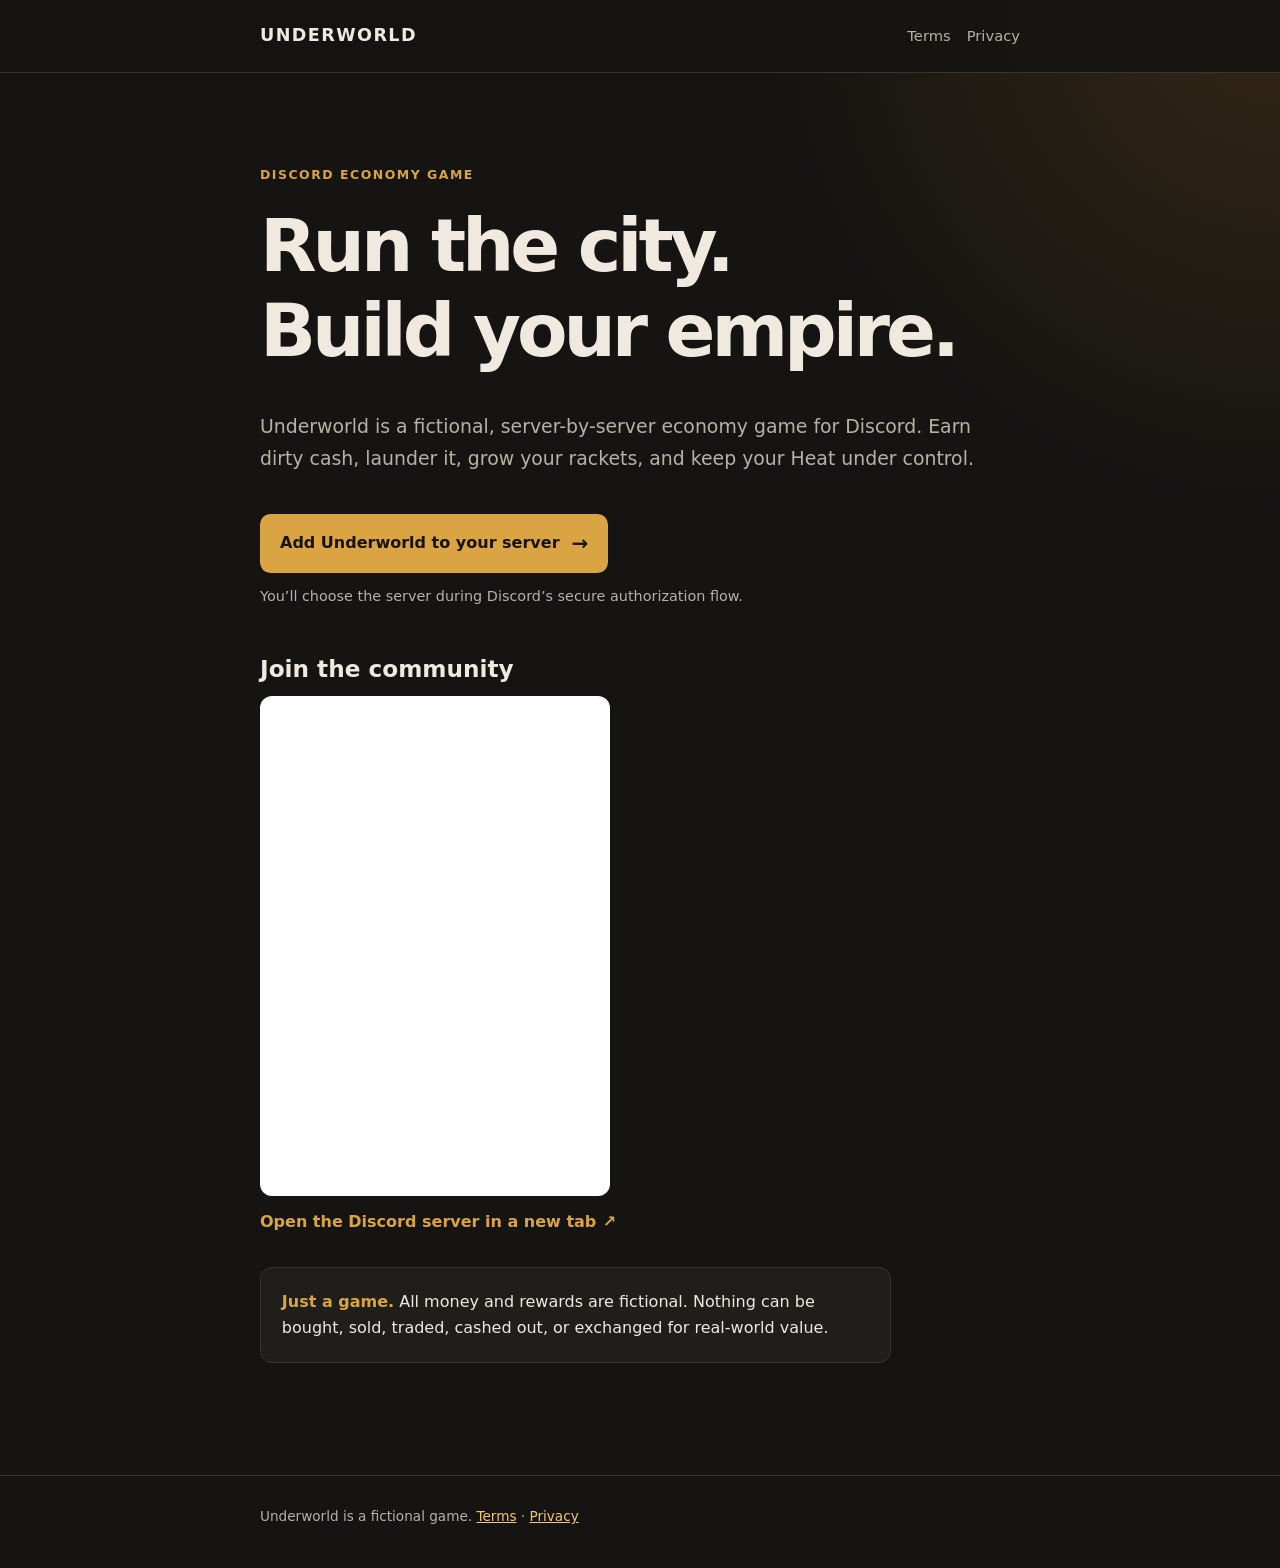
==== index.html @ a9065f3a "Add widget" ====
<!doctype html>
<html lang="en">
<head>
  <meta charset="utf-8">
  <meta name="viewport" content="width=device-width, initial-scale=1">
  <meta name="description" content="Add Underworld, the fictional Discord economy game, to your server.">
  <title>Add Underworld to Discord</title>
  <link rel="stylesheet" href="site.css">
  <!-- Privacy-friendly analytics by Plausible -->
  <script async src="https://plausible.io/js/pa-GyqHx0YMHl3Pdd7LSScGl.js"></script>
  <script>
    window.plausible=window.plausible||function(){(plausible.q=plausible.q||[]).push(arguments)},plausible.init=plausible.init||function(i){plausible.o=i||{}};
    plausible.init()
  </script>
</head>
<body>
  <header>
    <div class="shell topbar">
      <a class="brand" href="index.html">Underworld</a>
      <nav aria-label="Primary navigation">
        <a href="terms.html">Terms</a>
        <a href="privacy.html">Privacy</a>
      </nav>
    </div>
  </header>

  <main class="shell invite-page">
    <p class="eyebrow">Discord economy game</p>
    <h1>Run the city.<br>Build your empire.</h1>
    <p class="lede">Underworld is a fictional, server-by-server economy game for Discord. Earn dirty cash, launder it, grow your rackets, and keep your Heat under control.</p>
    <div class="invite-actions">
      <a class="invite-button plausible-event-name=Add+Bot+Click" href="https://discord.com/oauth2/authorize?client_id=1528008789599453214&amp;scope=bot%20applications.commands&amp;permissions=84992" target="_blank" rel="noopener noreferrer">Add Underworld to your server <span aria-hidden="true">→</span></a>
    </div>
    <p class="invite-note">You’ll choose the server during Discord’s secure authorization flow.</p>

    <section class="discord-widget-section" aria-labelledby="discord-widget-title">
      <h2 id="discord-widget-title">Join the community</h2>
      <iframe title="Underworld Discord server" src="https://discord.com/widget?id=1539761404016463912&amp;theme=dark" width="350" height="500" allowtransparency="true" frameborder="0" sandbox="allow-popups allow-popups-to-escape-sandbox allow-same-origin allow-scripts"></iframe>
      <a class="discord-widget-link plausible-event-name=Join+Discord+Server" href="/discord/" target="_blank" rel="noopener noreferrer">Open the Discord server in a new tab <span aria-hidden="true">↗</span></a>
    </section>

    <div class="promise invite-promise">
      <strong>Just a game.</strong> All money and rewards are fictional. Nothing can be bought, sold, traded, cashed out, or exchanged for real-world value.
    </div>
  </main>

  <footer>
    <div class="shell">Underworld is a fictional game. <a href="terms.html">Terms</a> · <a href="privacy.html">Privacy</a></div>
  </footer>
</body>
</html>
---- site.css ----
:root { color-scheme: dark; --ink:#efe9df; --muted:#b9b1a5; --paper:#151412; --panel:#201e1a; --line:#39342c; --gold:#d9a441; --max:760px; }
* { box-sizing:border-box; }
html { background:var(--paper); }
body { margin:0; background:radial-gradient(circle at top right,#342716 0,transparent 32rem),var(--paper); color:var(--ink); font:16px/1.65 Inter,ui-sans-serif,system-ui,-apple-system,"Segoe UI",sans-serif; }
a { color:#f4c86e; } a:hover { color:#ffe0a0; }
.shell { width:min(calc(100% - 2rem),var(--max)); margin:auto; }
header { background:rgb(21 20 18 / 88%); border-bottom:1px solid var(--line); }
.topbar { min-height:4.5rem; display:flex; align-items:center; justify-content:space-between; gap:1rem; }
.brand { color:var(--ink); font-size:1.1rem; font-weight:800; letter-spacing:.08em; text-decoration:none; text-transform:uppercase; }
nav { display:flex; gap:1rem; } nav a { color:var(--muted); font-size:.92rem; text-decoration:none; } nav a:hover,nav a[aria-current="page"] { color:var(--gold); }
main { padding:4.5rem 0; } h1,h2 { line-height:1.15; } h1 { font-size:clamp(2.25rem,8vw,4.6rem); letter-spacing:-.055em; margin:.35rem 0 1.2rem; } h2 { font-size:1.45rem; margin:3rem 0 .75rem; }
.eyebrow { color:var(--gold); font-size:.78rem; font-weight:800; letter-spacing:.12em; text-transform:uppercase; }.lede { color:var(--muted); font-size:1.18rem; max-width:62ch; }
.invite-page { min-height:calc(100vh - 10.2rem); display:flex; flex-direction:column; justify-content:center; padding:5rem 0; }.invite-actions { display:flex; flex-wrap:wrap; gap:.75rem; margin:1.35rem 0 0; }.invite-button { align-items:center; border-radius:.65rem; display:inline-flex; font-weight:900; gap:.75rem; justify-content:center; max-width:max-content; padding:1rem 1.25rem; text-decoration:none; transition:background .15s ease,transform .15s ease; }.invite-button { background:var(--gold); color:#17120a; }.invite-button:hover { background:#f4c86e; color:#17120a; transform:translateY(-2px); }.invite-button span { font-size:1.25rem; line-height:1; }.invite-note { color:var(--muted); font-size:.9rem; margin:.75rem 0 0; }.discord-widget-section { margin:3rem 0 0; }.discord-widget-section h2 { margin:0 0 .8rem; }.discord-widget-section iframe { border:0; border-radius:.75rem; display:block; max-width:100%; }.discord-widget-link { color:var(--gold); display:inline-flex; font-weight:800; gap:.4rem; margin-top:.8rem; text-decoration:none; }.discord-widget-link:hover { text-decoration:underline; }.invite-promise { margin:3rem 0 0; max-width:62ch; }
.grid { display:grid; gap:1rem; grid-template-columns:repeat(2,minmax(0,1fr)); margin:2.5rem 0; }.card,.promise { background:var(--panel); border:1px solid var(--line); border-radius:.75rem; padding:1.3rem; }.card h2 { margin:0 0 .45rem; }.card p { color:var(--muted); margin:0 0 1rem; }.card a { font-weight:700; text-decoration:none; }
.promise { margin:2rem 0; }.promise strong { color:var(--gold); }.notice { background:rgb(217 164 65 / 7%); border-left:3px solid var(--gold); color:var(--muted); margin:2rem 0; padding:.8rem 1rem; }
ul { padding-left:1.25rem; } li+li { margin-top:.45rem; } table { border-collapse:collapse; margin:1.25rem 0; width:100%; } th,td { border-bottom:1px solid var(--line); padding:.7rem; text-align:left; vertical-align:top; } th { color:var(--muted); font-size:.85rem; } code { background:#2c2924; border-radius:.3rem; color:#ffe0a0; padding:.12rem .32rem; }
footer { border-top:1px solid var(--line); color:var(--muted); font-size:.85rem; padding:1.8rem 0 2.5rem; } @media(max-width:520px){.grid{grid-template-columns:1fr}.topbar{align-items:flex-start;flex-direction:column;gap:.65rem;padding:1rem 0}main{padding:3rem 0}}
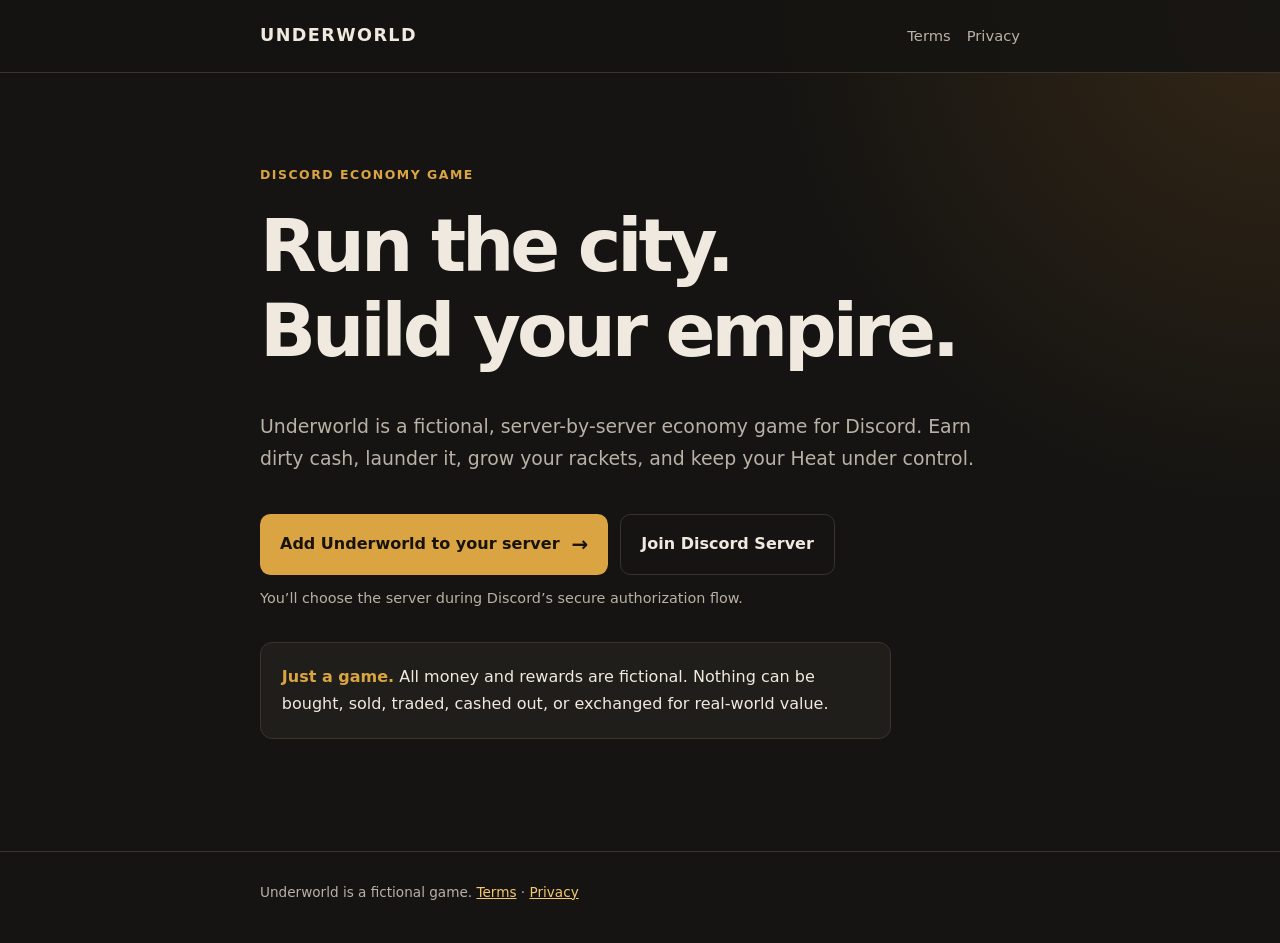
==== commit d3b4f469: "Revert "Add widget" This reverts commit a9065f3a3adcfa1526420ba583e393d8dede41fb." ====
--- a/index.html
+++ b/index.html
@@ -30,14 +30,9 @@
     <p class="lede">Underworld is a fictional, server-by-server economy game for Discord. Earn dirty cash, launder it, grow your rackets, and keep your Heat under control.</p>
     <div class="invite-actions">
       <a class="invite-button plausible-event-name=Add+Bot+Click" href="https://discord.com/oauth2/authorize?client_id=1528008789599453214&amp;scope=bot%20applications.commands&amp;permissions=84992" target="_blank" rel="noopener noreferrer">Add Underworld to your server <span aria-hidden="true">→</span></a>
+      <a class="discord-button plausible-event-name=Join+Discord+Server" href="/discord/" target="_blank" rel="noopener noreferrer">Join Discord Server</a>
     </div>
     <p class="invite-note">You’ll choose the server during Discord’s secure authorization flow.</p>
-
-    <section class="discord-widget-section" aria-labelledby="discord-widget-title">
-      <h2 id="discord-widget-title">Join the community</h2>
-      <iframe title="Underworld Discord server" src="https://discord.com/widget?id=1539761404016463912&amp;theme=dark" width="350" height="500" allowtransparency="true" frameborder="0" sandbox="allow-popups allow-popups-to-escape-sandbox allow-same-origin allow-scripts"></iframe>
-      <a class="discord-widget-link plausible-event-name=Join+Discord+Server" href="/discord/" target="_blank" rel="noopener noreferrer">Open the Discord server in a new tab <span aria-hidden="true">↗</span></a>
-    </section>
 
     <div class="promise invite-promise">
       <strong>Just a game.</strong> All money and rewards are fictional. Nothing can be bought, sold, traded, cashed out, or exchanged for real-world value.
--- a/site.css
+++ b/site.css
@@ -10,7 +10,7 @@
 nav { display:flex; gap:1rem; } nav a { color:var(--muted); font-size:.92rem; text-decoration:none; } nav a:hover,nav a[aria-current="page"] { color:var(--gold); }
 main { padding:4.5rem 0; } h1,h2 { line-height:1.15; } h1 { font-size:clamp(2.25rem,8vw,4.6rem); letter-spacing:-.055em; margin:.35rem 0 1.2rem; } h2 { font-size:1.45rem; margin:3rem 0 .75rem; }
 .eyebrow { color:var(--gold); font-size:.78rem; font-weight:800; letter-spacing:.12em; text-transform:uppercase; }.lede { color:var(--muted); font-size:1.18rem; max-width:62ch; }
-.invite-page { min-height:calc(100vh - 10.2rem); display:flex; flex-direction:column; justify-content:center; padding:5rem 0; }.invite-actions { display:flex; flex-wrap:wrap; gap:.75rem; margin:1.35rem 0 0; }.invite-button { align-items:center; border-radius:.65rem; display:inline-flex; font-weight:900; gap:.75rem; justify-content:center; max-width:max-content; padding:1rem 1.25rem; text-decoration:none; transition:background .15s ease,transform .15s ease; }.invite-button { background:var(--gold); color:#17120a; }.invite-button:hover { background:#f4c86e; color:#17120a; transform:translateY(-2px); }.invite-button span { font-size:1.25rem; line-height:1; }.invite-note { color:var(--muted); font-size:.9rem; margin:.75rem 0 0; }.discord-widget-section { margin:3rem 0 0; }.discord-widget-section h2 { margin:0 0 .8rem; }.discord-widget-section iframe { border:0; border-radius:.75rem; display:block; max-width:100%; }.discord-widget-link { color:var(--gold); display:inline-flex; font-weight:800; gap:.4rem; margin-top:.8rem; text-decoration:none; }.discord-widget-link:hover { text-decoration:underline; }.invite-promise { margin:3rem 0 0; max-width:62ch; }
+.invite-page { min-height:calc(100vh - 10.2rem); display:flex; flex-direction:column; justify-content:center; padding:5rem 0; }.invite-actions { display:flex; flex-wrap:wrap; gap:.75rem; margin:1.35rem 0 0; }.invite-button,.discord-button { align-items:center; border-radius:.65rem; display:inline-flex; font-weight:900; gap:.75rem; justify-content:center; max-width:max-content; padding:1rem 1.25rem; text-decoration:none; transition:background .15s ease,transform .15s ease; }.invite-button { background:var(--gold); color:#17120a; }.invite-button:hover { background:#f4c86e; color:#17120a; transform:translateY(-2px); }.discord-button { border:1px solid var(--line); color:var(--ink); }.discord-button:hover { background:var(--panel); color:var(--ink); transform:translateY(-2px); }.invite-button span { font-size:1.25rem; line-height:1; }.invite-note { color:var(--muted); font-size:.9rem; margin:.75rem 0 0; }.invite-promise { margin:3rem 0 0; max-width:62ch; }
 .grid { display:grid; gap:1rem; grid-template-columns:repeat(2,minmax(0,1fr)); margin:2.5rem 0; }.card,.promise { background:var(--panel); border:1px solid var(--line); border-radius:.75rem; padding:1.3rem; }.card h2 { margin:0 0 .45rem; }.card p { color:var(--muted); margin:0 0 1rem; }.card a { font-weight:700; text-decoration:none; }
 .promise { margin:2rem 0; }.promise strong { color:var(--gold); }.notice { background:rgb(217 164 65 / 7%); border-left:3px solid var(--gold); color:var(--muted); margin:2rem 0; padding:.8rem 1rem; }
 ul { padding-left:1.25rem; } li+li { margin-top:.45rem; } table { border-collapse:collapse; margin:1.25rem 0; width:100%; } th,td { border-bottom:1px solid var(--line); padding:.7rem; text-align:left; vertical-align:top; } th { color:var(--muted); font-size:.85rem; } code { background:#2c2924; border-radius:.3rem; color:#ffe0a0; padding:.12rem .32rem; }
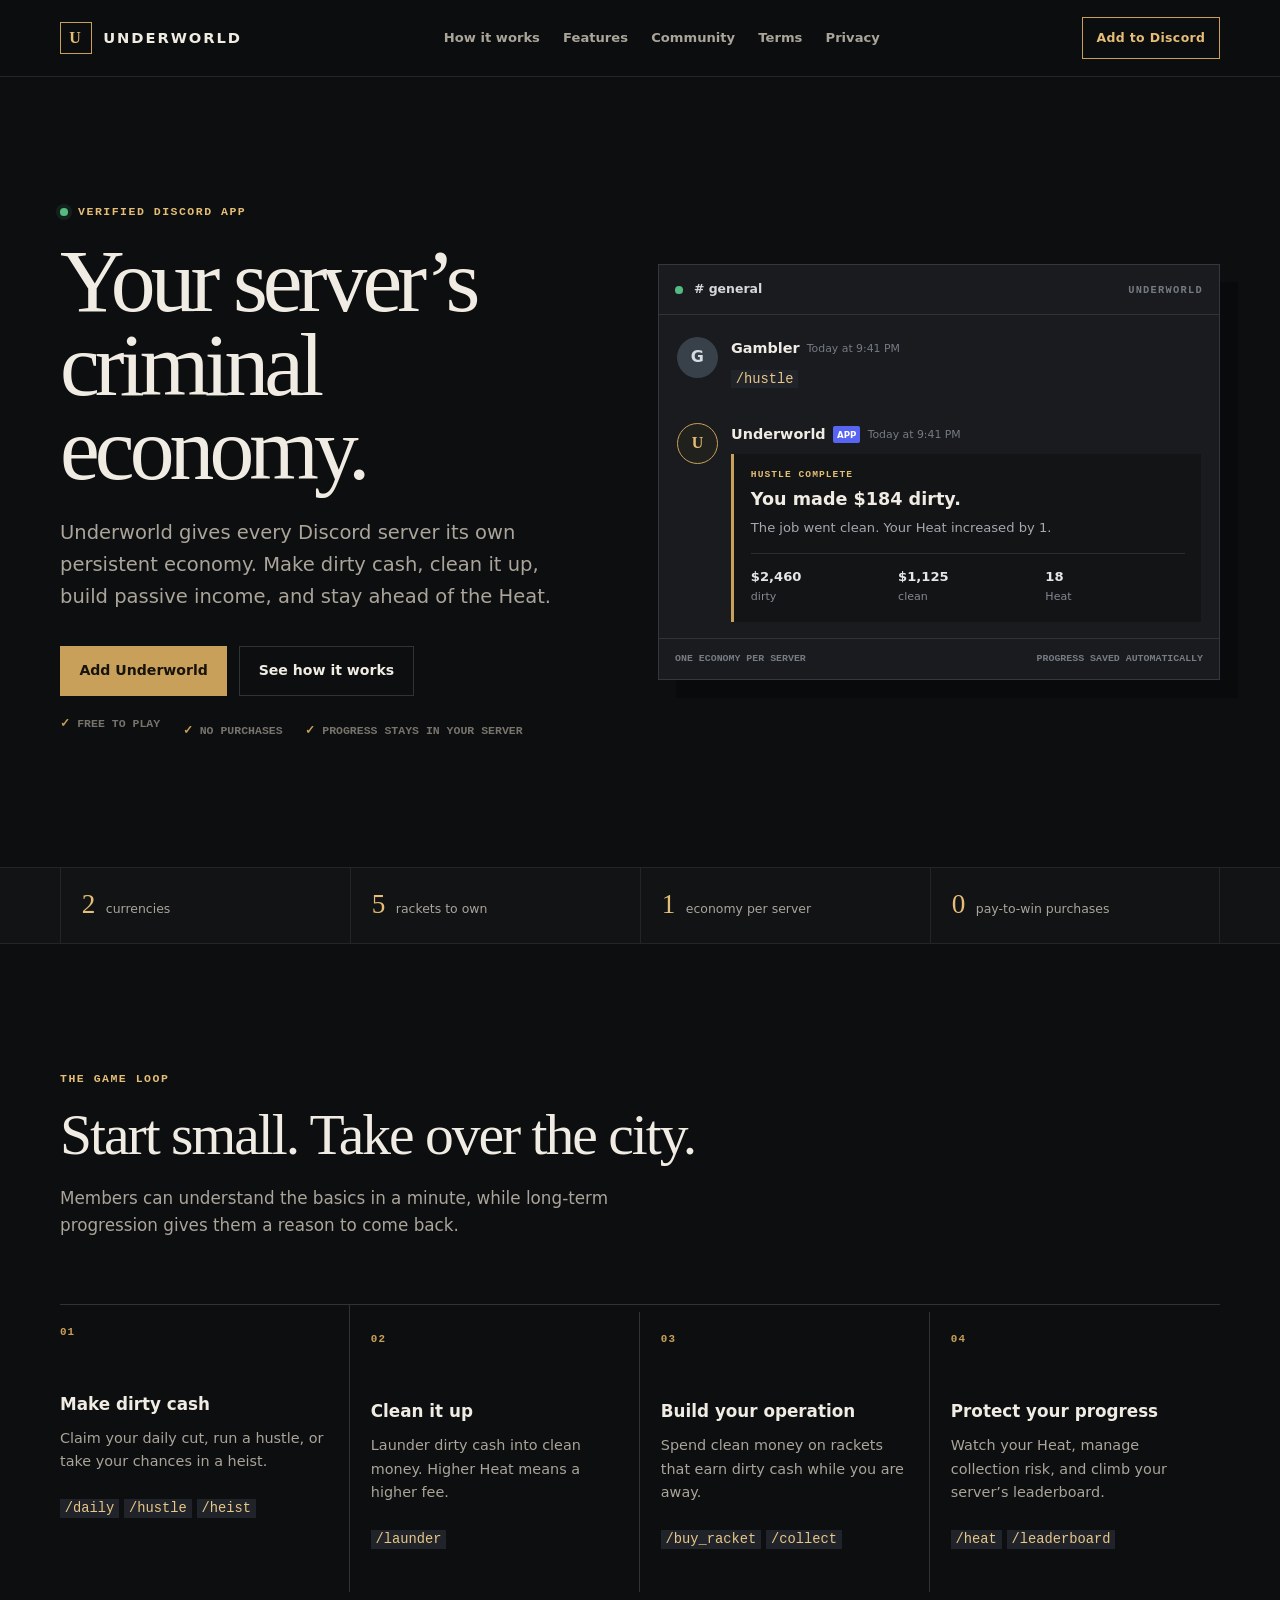
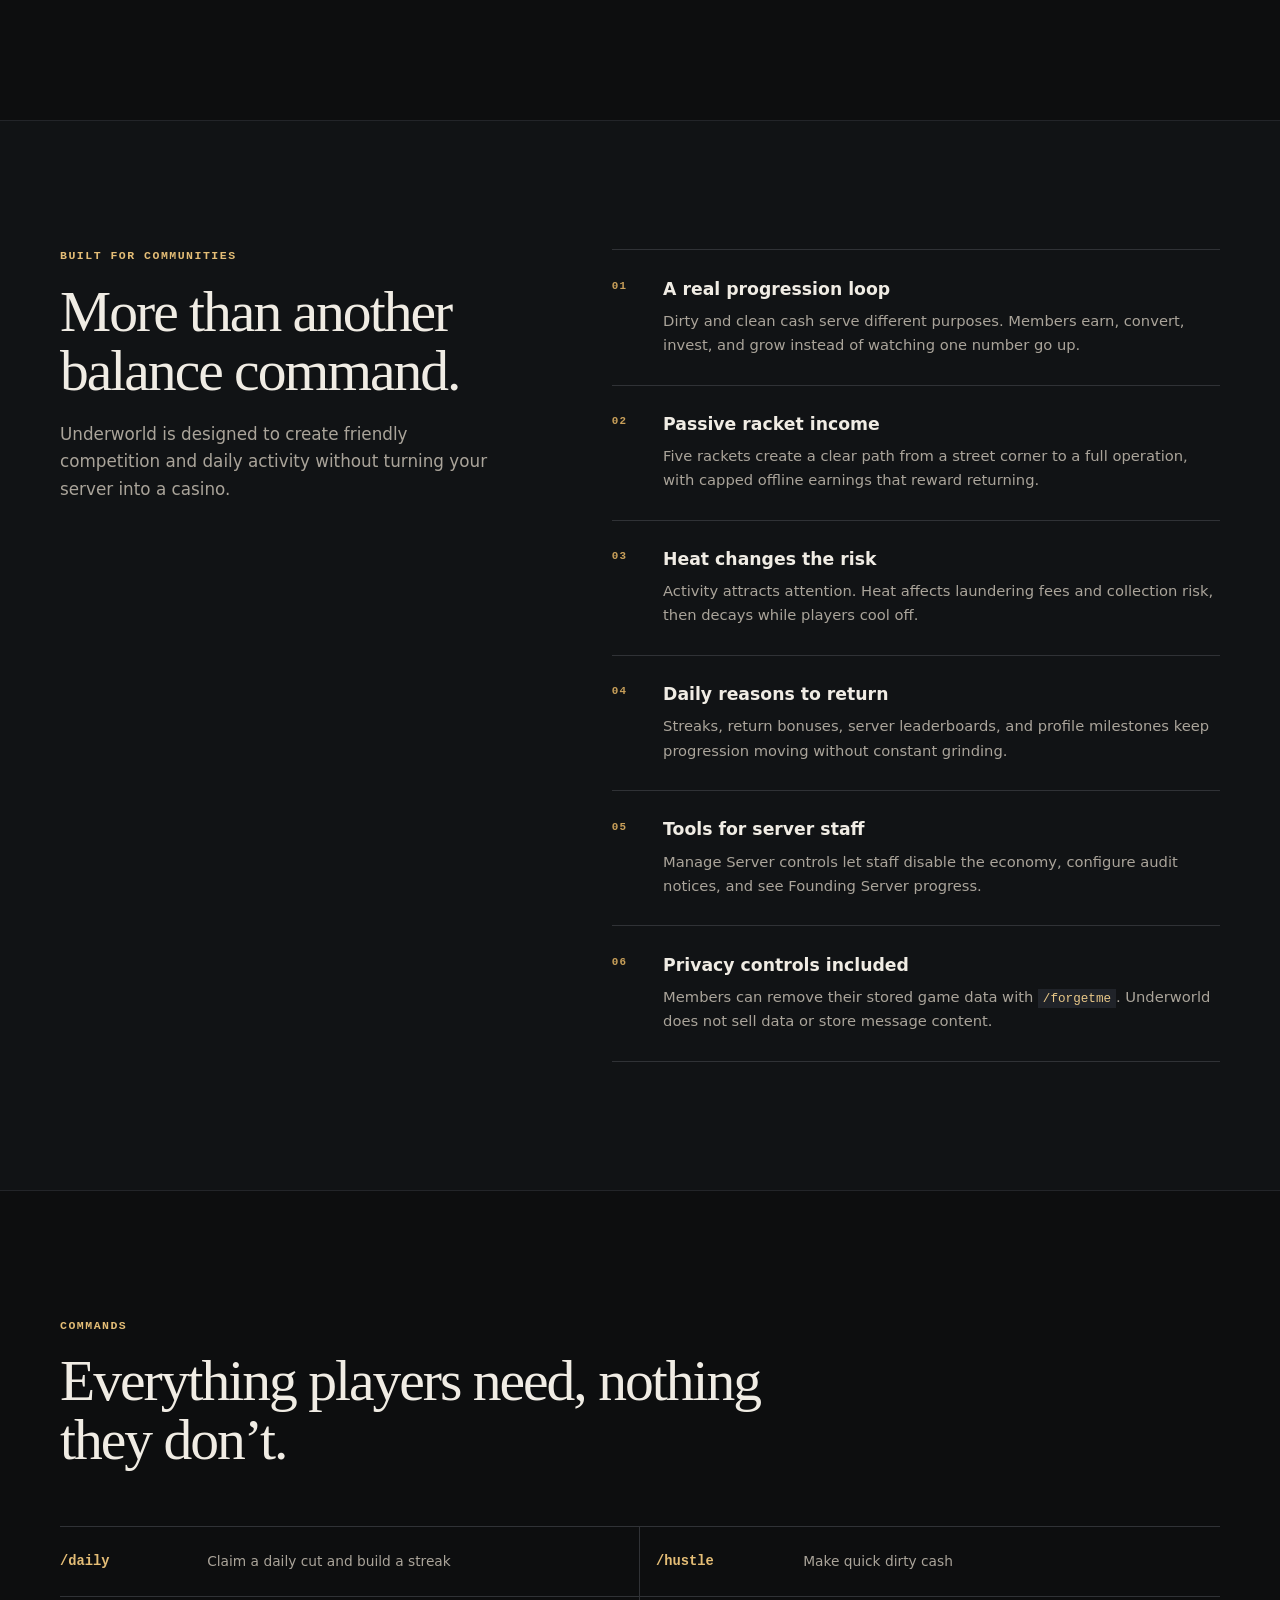
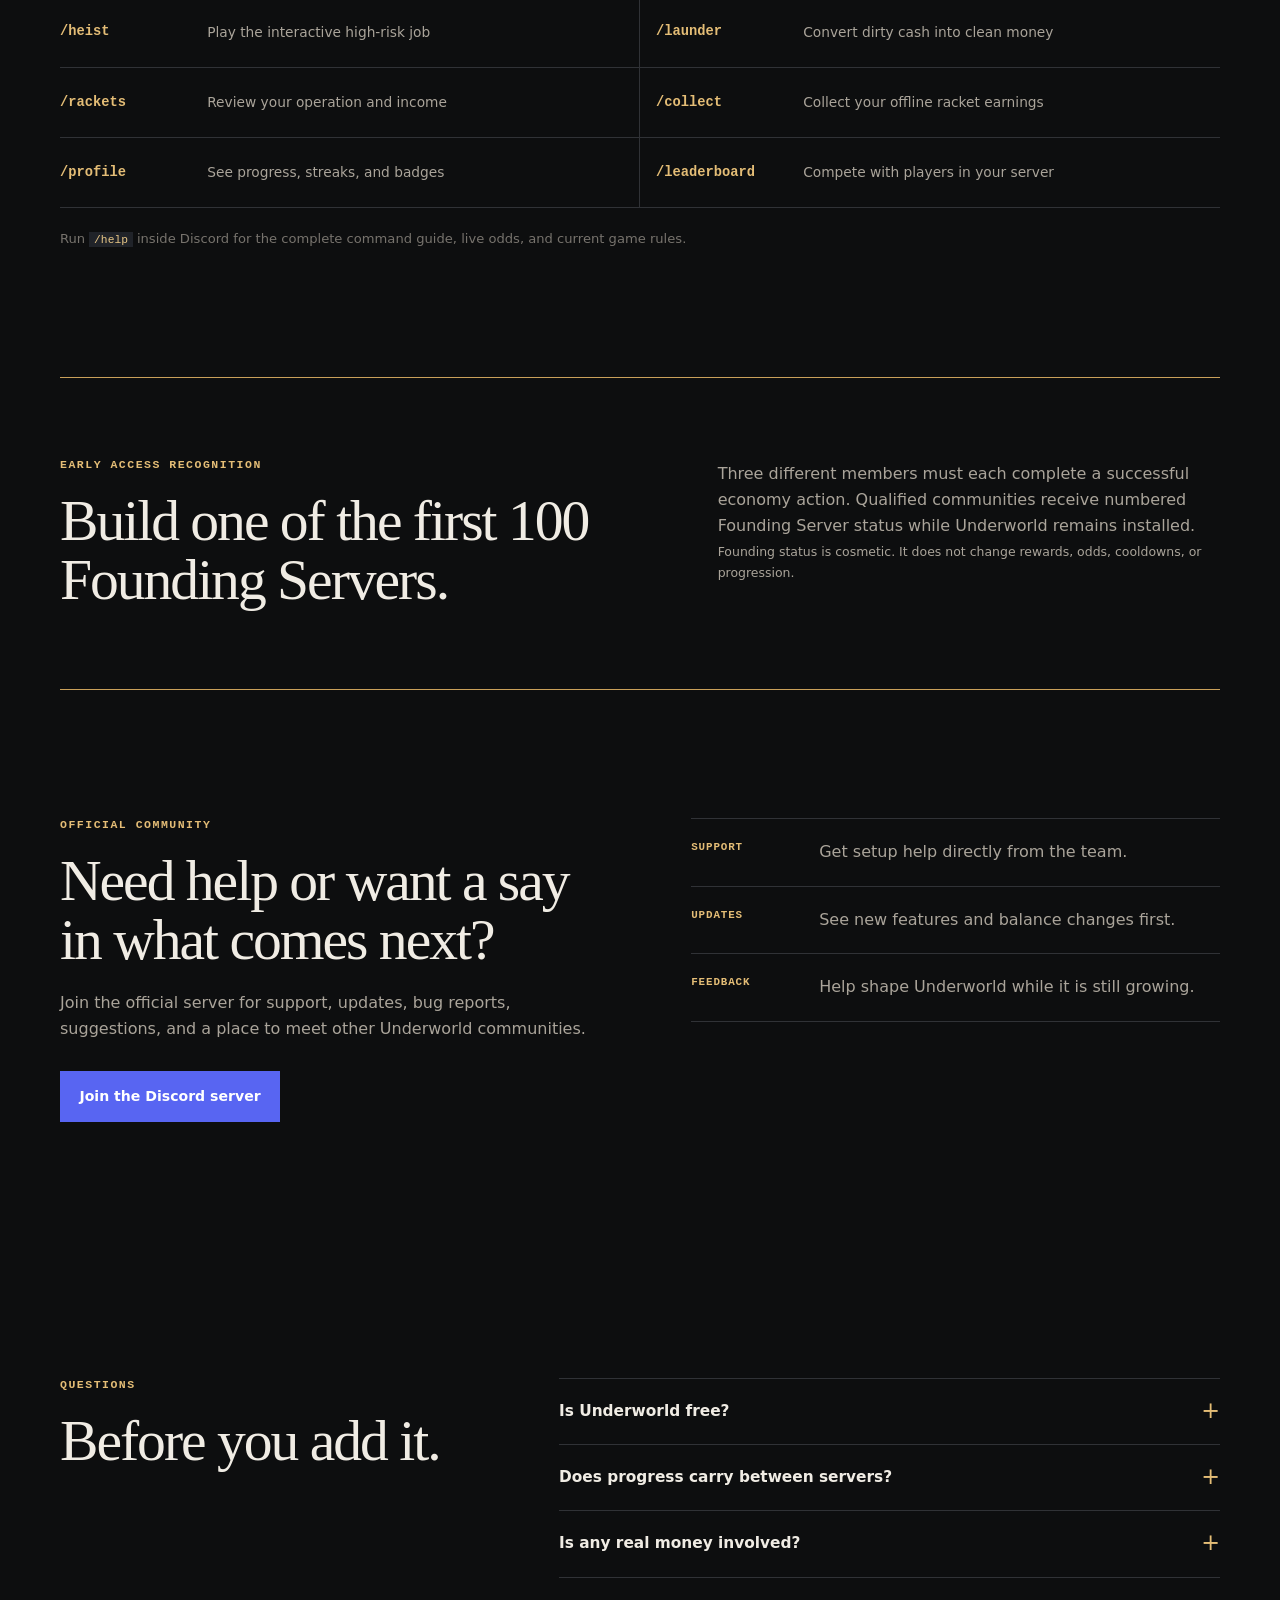
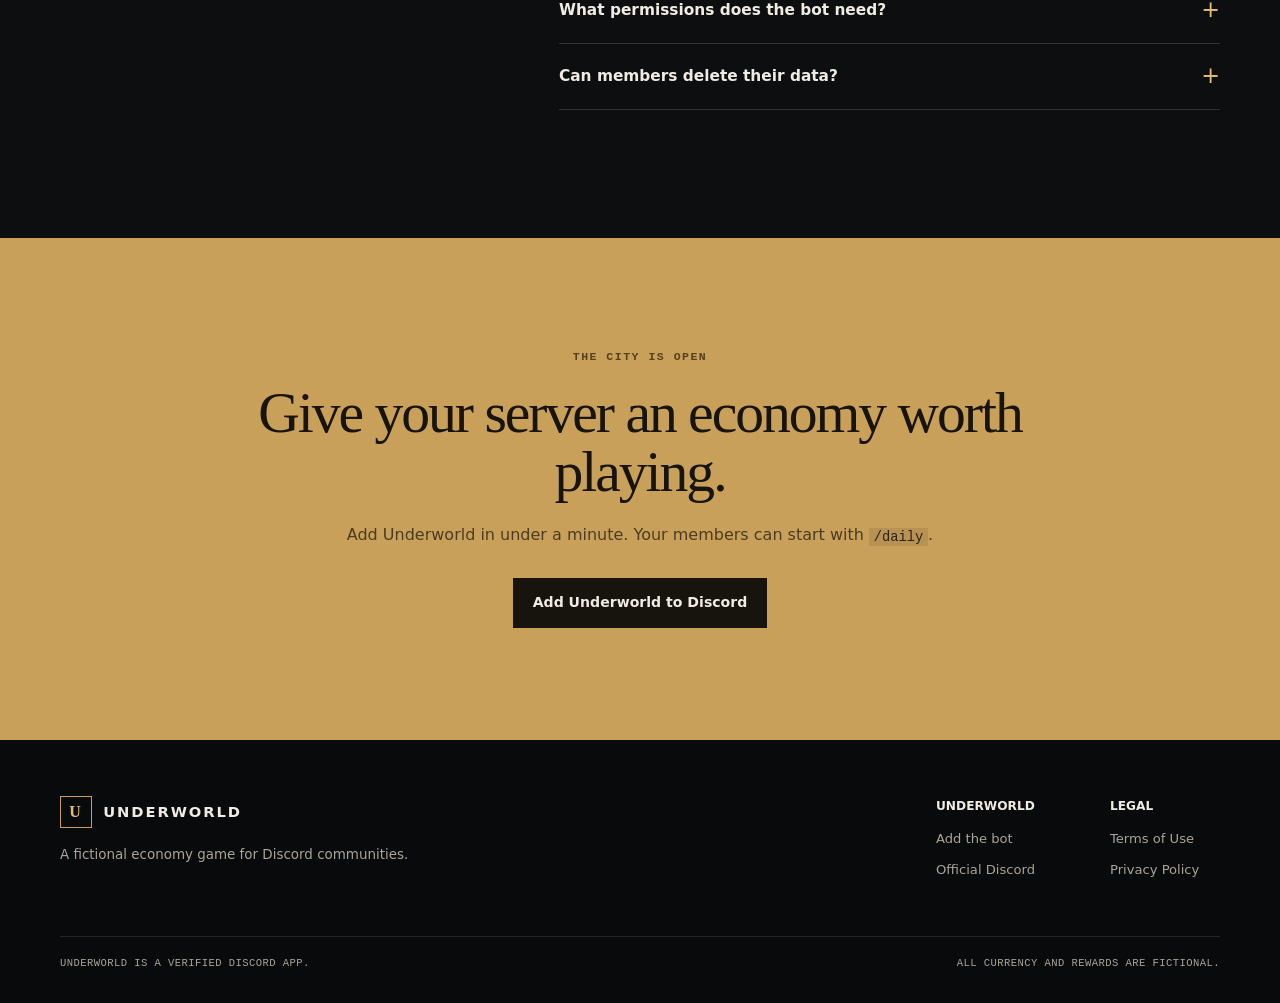
==== commit 2ace47a4: "Redesign Underworld website" ====
--- a/index.html
+++ b/index.html
@@ -3,44 +3,236 @@
 <head>
   <meta charset="utf-8">
   <meta name="viewport" content="width=device-width, initial-scale=1">
-  <meta name="description" content="Add Underworld, the fictional Discord economy game, to your server.">
-  <title>Add Underworld to Discord</title>
+  <meta name="description" content="Add Underworld, the verified fictional economy game for Discord servers.">
+  <meta name="theme-color" content="#0d0e0f">
+  <meta property="og:type" content="website">
+  <meta property="og:site_name" content="Underworld">
+  <meta property="og:title" content="Underworld | A criminal economy for your Discord server">
+  <meta property="og:description" content="Earn dirty cash, launder it, build rackets, and keep your Heat under control.">
+  <meta property="og:url" content="https://joinunderworld.com/">
+  <meta property="og:image" content="https://joinunderworld.com/og.png">
+  <meta property="og:image:alt" content="Underworld, a criminal economy for your Discord server">
+  <meta name="twitter:card" content="summary_large_image">
+  <meta name="twitter:title" content="Underworld | A criminal economy for your Discord server">
+  <meta name="twitter:description" content="Earn dirty cash, launder it, build rackets, and keep your Heat under control.">
+  <meta name="twitter:image" content="https://joinunderworld.com/og.png">
+  <link rel="canonical" href="https://joinunderworld.com/">
+  <link rel="icon" href="/favicon.svg" type="image/svg+xml">
+  <title>Underworld | Discord Economy Bot</title>
   <link rel="stylesheet" href="site.css">
   <!-- Privacy-friendly analytics by Plausible -->
   <script async src="https://plausible.io/js/pa-GyqHx0YMHl3Pdd7LSScGl.js"></script>
   <script>
-    window.plausible=window.plausible||function(){(plausible.q=plausible.q||[]).push(arguments)},plausible.init=plausible.init||function(i){plausible.o=i||{}};
-    plausible.init()
+    window.plausible = window.plausible || function () {
+      (window.plausible.q = window.plausible.q || []).push(arguments);
+    };
+    window.plausible.init();
   </script>
 </head>
 <body>
-  <header>
+  <a class="skip-link" href="#main">Skip to content</a>
+
+  <header class="site-header">
     <div class="shell topbar">
-      <a class="brand" href="index.html">Underworld</a>
+      <a class="brand" href="/" aria-label="Underworld home">
+        <span class="brand-mark" aria-hidden="true">U</span>
+        <span>Underworld</span>
+      </a>
       <nav aria-label="Primary navigation">
+        <a href="#how-it-works">How it works</a>
+        <a href="#features">Features</a>
+        <a class="plausible-event-name=Join+Discord+Server" href="/discord/" target="_blank" rel="noopener noreferrer">Community</a>
         <a href="terms.html">Terms</a>
         <a href="privacy.html">Privacy</a>
       </nav>
+      <a class="header-cta plausible-event-name=Add+Bot+Click" href="/invite/" target="_blank" rel="noopener noreferrer">Add to Discord</a>
     </div>
   </header>
 
-  <main class="shell invite-page">
-    <p class="eyebrow">Discord economy game</p>
-    <h1>Run the city.<br>Build your empire.</h1>
-    <p class="lede">Underworld is a fictional, server-by-server economy game for Discord. Earn dirty cash, launder it, grow your rackets, and keep your Heat under control.</p>
-    <div class="invite-actions">
-      <a class="invite-button plausible-event-name=Add+Bot+Click" href="https://discord.com/oauth2/authorize?client_id=1528008789599453214&amp;scope=bot%20applications.commands&amp;permissions=84992" target="_blank" rel="noopener noreferrer">Add Underworld to your server <span aria-hidden="true">→</span></a>
-      <a class="discord-button plausible-event-name=Join+Discord+Server" href="/discord/" target="_blank" rel="noopener noreferrer">Join Discord Server</a>
+  <main id="main">
+    <section class="hero shell">
+      <div class="hero-copy">
+        <p class="verified-label"><span aria-hidden="true"></span> Verified Discord app</p>
+        <h1>Your server’s<br>criminal economy.</h1>
+        <p class="lede">Underworld gives every Discord server its own persistent economy. Make dirty cash, clean it up, build passive income, and stay ahead of the Heat.</p>
+        <div class="hero-actions">
+          <a class="button button-primary plausible-event-name=Add+Bot+Click" href="/invite/" target="_blank" rel="noopener noreferrer">Add Underworld</a>
+          <a class="button button-quiet" href="#how-it-works">See how it works</a>
+        </div>
+        <ul class="trust-list" aria-label="Key assurances">
+          <li>Free to play</li>
+          <li>No purchases</li>
+          <li>Progress stays in your server</li>
+        </ul>
+      </div>
+
+      <div class="product-preview" aria-label="Example Underworld command response">
+        <div class="preview-bar">
+          <span class="preview-status"></span>
+          <span># general</span>
+          <span class="preview-app">UNDERWORLD</span>
+        </div>
+        <div class="discord-message user-message">
+          <div class="avatar avatar-user" aria-hidden="true">G</div>
+          <div>
+            <div class="message-meta"><strong>Gambler</strong><span>Today at 9:41 PM</span></div>
+            <code>/hustle</code>
+          </div>
+        </div>
+        <div class="discord-message bot-message">
+          <div class="avatar avatar-bot" aria-hidden="true">U</div>
+          <div class="message-body">
+            <div class="message-meta"><strong>Underworld</strong><small>APP</small><span>Today at 9:41 PM</span></div>
+            <div class="game-response">
+              <p class="response-kicker">HUSTLE COMPLETE</p>
+              <h2>You made $184 dirty.</h2>
+              <p>The job went clean. Your Heat increased by 1.</p>
+              <div class="balance-row">
+                <span><b>$2,460</b> dirty</span>
+                <span><b>$1,125</b> clean</span>
+                <span><b>18</b> Heat</span>
+              </div>
+            </div>
+          </div>
+        </div>
+        <div class="preview-foot">
+          <span>One economy per server</span>
+          <span>Progress saved automatically</span>
+        </div>
+      </div>
+    </section>
+
+    <section class="fact-strip" aria-label="Underworld at a glance">
+      <div class="shell facts">
+        <div><strong>2</strong><span>currencies</span></div>
+        <div><strong>5</strong><span>rackets to own</span></div>
+        <div><strong>1</strong><span>economy per server</span></div>
+        <div><strong>0</strong><span>pay-to-win purchases</span></div>
+      </div>
+    </section>
+
+    <section class="section shell" id="how-it-works">
+      <div class="section-heading">
+        <p class="eyebrow">The game loop</p>
+        <h2>Start small. Take over the city.</h2>
+        <p>Members can understand the basics in a minute, while long-term progression gives them a reason to come back.</p>
+      </div>
+      <ol class="steps">
+        <li>
+          <span class="step-number">01</span>
+          <h3>Make dirty cash</h3>
+          <p>Claim your daily cut, run a hustle, or take your chances in a heist.</p>
+          <code>/daily</code> <code>/hustle</code> <code>/heist</code>
+        </li>
+        <li>
+          <span class="step-number">02</span>
+          <h3>Clean it up</h3>
+          <p>Launder dirty cash into clean money. Higher Heat means a higher fee.</p>
+          <code>/launder</code>
+        </li>
+        <li>
+          <span class="step-number">03</span>
+          <h3>Build your operation</h3>
+          <p>Spend clean money on rackets that earn dirty cash while you are away.</p>
+          <code>/buy_racket</code> <code>/collect</code>
+        </li>
+        <li>
+          <span class="step-number">04</span>
+          <h3>Protect your progress</h3>
+          <p>Watch your Heat, manage collection risk, and climb your server’s leaderboard.</p>
+          <code>/heat</code> <code>/leaderboard</code>
+        </li>
+      </ol>
+    </section>
+
+    <section class="section section-dark" id="features">
+      <div class="shell feature-layout">
+        <div class="section-heading sticky-heading">
+          <p class="eyebrow">Built for communities</p>
+          <h2>More than another balance command.</h2>
+          <p>Underworld is designed to create friendly competition and daily activity without turning your server into a casino.</p>
+        </div>
+        <div class="feature-list">
+          <article><span>01</span><div><h3>A real progression loop</h3><p>Dirty and clean cash serve different purposes. Members earn, convert, invest, and grow instead of watching one number go up.</p></div></article>
+          <article><span>02</span><div><h3>Passive racket income</h3><p>Five rackets create a clear path from a street corner to a full operation, with capped offline earnings that reward returning.</p></div></article>
+          <article><span>03</span><div><h3>Heat changes the risk</h3><p>Activity attracts attention. Heat affects laundering fees and collection risk, then decays while players cool off.</p></div></article>
+          <article><span>04</span><div><h3>Daily reasons to return</h3><p>Streaks, return bonuses, server leaderboards, and profile milestones keep progression moving without constant grinding.</p></div></article>
+          <article><span>05</span><div><h3>Tools for server staff</h3><p>Manage Server controls let staff disable the economy, configure audit notices, and see Founding Server progress.</p></div></article>
+          <article><span>06</span><div><h3>Privacy controls included</h3><p>Members can remove their stored game data with <code>/forgetme</code>. Underworld does not sell data or store message content.</p></div></article>
+        </div>
+      </div>
+    </section>
+
+    <section class="section shell command-section">
+      <div class="section-heading">
+        <p class="eyebrow">Commands</p>
+        <h2>Everything players need, nothing they don’t.</h2>
+      </div>
+      <div class="command-grid" aria-label="Underworld command list">
+        <div><code>/daily</code><span>Claim a daily cut and build a streak</span></div>
+        <div><code>/hustle</code><span>Make quick dirty cash</span></div>
+        <div><code>/heist</code><span>Play the interactive high-risk job</span></div>
+        <div><code>/launder</code><span>Convert dirty cash into clean money</span></div>
+        <div><code>/rackets</code><span>Review your operation and income</span></div>
+        <div><code>/collect</code><span>Collect your offline racket earnings</span></div>
+        <div><code>/profile</code><span>See progress, streaks, and badges</span></div>
+        <div><code>/leaderboard</code><span>Compete with players in your server</span></div>
+      </div>
+      <p class="command-note">Run <code>/help</code> inside Discord for the complete command guide, live odds, and current game rules.</p>
+    </section>
+
+    <section class="section shell founder-callout">
+      <div><p class="eyebrow">Early access recognition</p><h2>Build one of the first 100 Founding Servers.</h2></div>
+      <div><p>Three different members must each complete a successful economy action. Qualified communities receive numbered Founding Server status while Underworld remains installed.</p><p class="fine-print">Founding status is cosmetic. It does not change rewards, odds, cooldowns, or progression.</p></div>
+    </section>
+
+    <section class="section shell community-section">
+      <div class="community-copy">
+        <p class="eyebrow">Official community</p>
+        <h2>Need help or want a say in what comes next?</h2>
+        <p>Join the official server for support, updates, bug reports, suggestions, and a place to meet other Underworld communities.</p>
+        <a class="button button-secondary plausible-event-name=Join+Discord+Server" href="/discord/" target="_blank" rel="noopener noreferrer">Join the Discord server</a>
+      </div>
+      <div class="community-board" aria-label="What you can find in the Underworld community">
+        <div><span>SUPPORT</span><p>Get setup help directly from the team.</p></div>
+        <div><span>UPDATES</span><p>See new features and balance changes first.</p></div>
+        <div><span>FEEDBACK</span><p>Help shape Underworld while it is still growing.</p></div>
+      </div>
+    </section>
+
+    <section class="section shell faq-section">
+      <div class="section-heading"><p class="eyebrow">Questions</p><h2>Before you add it.</h2></div>
+      <div class="faq-list">
+        <details><summary>Is Underworld free?</summary><p>Yes. There are no purchases, subscriptions, paid boosts, or pay-to-win benefits.</p></details>
+        <details><summary>Does progress carry between servers?</summary><p>No. Every Discord server has its own independent economy, balances, leaderboards, and progression.</p></details>
+        <details><summary>Is any real money involved?</summary><p>No. All currency and rewards are fictional. They cannot be bought, sold, traded, transferred, or exchanged for anything of real-world value.</p></details>
+        <details><summary>What permissions does the bot need?</summary><p>The installer needs Manage Server. Underworld requests the Discord permissions needed to view and send messages, embed links, read message history, and register application commands.</p></details>
+        <details><summary>Can members delete their data?</summary><p>Yes. Members can run <code>/forgetme</code> and choose whether to remove their data from one server or every server.</p></details>
+      </div>
+    </section>
+
+    <section class="final-cta">
+      <div class="shell final-cta-inner">
+        <p class="eyebrow">The city is open</p>
+        <h2>Give your server an economy worth playing.</h2>
+        <p>Add Underworld in under a minute. Your members can start with <code>/daily</code>.</p>
+        <a class="button button-primary plausible-event-name=Add+Bot+Click" href="/invite/" target="_blank" rel="noopener noreferrer">Add Underworld to Discord</a>
+      </div>
+    </section>
+  </main>
+
+  <footer class="site-footer">
+    <div class="shell footer-grid">
+      <div>
+        <a class="brand footer-brand" href="/"><span class="brand-mark" aria-hidden="true">U</span><span>Underworld</span></a>
+        <p>A fictional economy game for Discord communities.</p>
+      </div>
+      <div class="footer-links">
+        <div><strong>Underworld</strong><a class="plausible-event-name=Add+Bot+Click" href="/invite/" target="_blank" rel="noopener noreferrer">Add the bot</a><a class="plausible-event-name=Join+Discord+Server" href="/discord/" target="_blank" rel="noopener noreferrer">Official Discord</a></div>
+        <div><strong>Legal</strong><a href="terms.html">Terms of Use</a><a href="privacy.html">Privacy Policy</a></div>
+      </div>
     </div>
-    <p class="invite-note">You’ll choose the server during Discord’s secure authorization flow.</p>
-
-    <div class="promise invite-promise">
-      <strong>Just a game.</strong> All money and rewards are fictional. Nothing can be bought, sold, traded, cashed out, or exchanged for real-world value.
-    </div>
-  </main>
-
-  <footer>
-    <div class="shell">Underworld is a fictional game. <a href="terms.html">Terms</a> · <a href="privacy.html">Privacy</a></div>
+    <div class="shell footer-bottom"><span>Underworld is a verified Discord app.</span><span>All currency and rewards are fictional.</span></div>
   </footer>
 </body>
 </html>
--- a/site.css
+++ b/site.css
@@ -1,17 +1,1130 @@
-:root { color-scheme: dark; --ink:#efe9df; --muted:#b9b1a5; --paper:#151412; --panel:#201e1a; --line:#39342c; --gold:#d9a441; --max:760px; }
-* { box-sizing:border-box; }
-html { background:var(--paper); }
-body { margin:0; background:radial-gradient(circle at top right,#342716 0,transparent 32rem),var(--paper); color:var(--ink); font:16px/1.65 Inter,ui-sans-serif,system-ui,-apple-system,"Segoe UI",sans-serif; }
-a { color:#f4c86e; } a:hover { color:#ffe0a0; }
-.shell { width:min(calc(100% - 2rem),var(--max)); margin:auto; }
-header { background:rgb(21 20 18 / 88%); border-bottom:1px solid var(--line); }
-.topbar { min-height:4.5rem; display:flex; align-items:center; justify-content:space-between; gap:1rem; }
-.brand { color:var(--ink); font-size:1.1rem; font-weight:800; letter-spacing:.08em; text-decoration:none; text-transform:uppercase; }
-nav { display:flex; gap:1rem; } nav a { color:var(--muted); font-size:.92rem; text-decoration:none; } nav a:hover,nav a[aria-current="page"] { color:var(--gold); }
-main { padding:4.5rem 0; } h1,h2 { line-height:1.15; } h1 { font-size:clamp(2.25rem,8vw,4.6rem); letter-spacing:-.055em; margin:.35rem 0 1.2rem; } h2 { font-size:1.45rem; margin:3rem 0 .75rem; }
-.eyebrow { color:var(--gold); font-size:.78rem; font-weight:800; letter-spacing:.12em; text-transform:uppercase; }.lede { color:var(--muted); font-size:1.18rem; max-width:62ch; }
-.invite-page { min-height:calc(100vh - 10.2rem); display:flex; flex-direction:column; justify-content:center; padding:5rem 0; }.invite-actions { display:flex; flex-wrap:wrap; gap:.75rem; margin:1.35rem 0 0; }.invite-button,.discord-button { align-items:center; border-radius:.65rem; display:inline-flex; font-weight:900; gap:.75rem; justify-content:center; max-width:max-content; padding:1rem 1.25rem; text-decoration:none; transition:background .15s ease,transform .15s ease; }.invite-button { background:var(--gold); color:#17120a; }.invite-button:hover { background:#f4c86e; color:#17120a; transform:translateY(-2px); }.discord-button { border:1px solid var(--line); color:var(--ink); }.discord-button:hover { background:var(--panel); color:var(--ink); transform:translateY(-2px); }.invite-button span { font-size:1.25rem; line-height:1; }.invite-note { color:var(--muted); font-size:.9rem; margin:.75rem 0 0; }.invite-promise { margin:3rem 0 0; max-width:62ch; }
-.grid { display:grid; gap:1rem; grid-template-columns:repeat(2,minmax(0,1fr)); margin:2.5rem 0; }.card,.promise { background:var(--panel); border:1px solid var(--line); border-radius:.75rem; padding:1.3rem; }.card h2 { margin:0 0 .45rem; }.card p { color:var(--muted); margin:0 0 1rem; }.card a { font-weight:700; text-decoration:none; }
-.promise { margin:2rem 0; }.promise strong { color:var(--gold); }.notice { background:rgb(217 164 65 / 7%); border-left:3px solid var(--gold); color:var(--muted); margin:2rem 0; padding:.8rem 1rem; }
-ul { padding-left:1.25rem; } li+li { margin-top:.45rem; } table { border-collapse:collapse; margin:1.25rem 0; width:100%; } th,td { border-bottom:1px solid var(--line); padding:.7rem; text-align:left; vertical-align:top; } th { color:var(--muted); font-size:.85rem; } code { background:#2c2924; border-radius:.3rem; color:#ffe0a0; padding:.12rem .32rem; }
-footer { border-top:1px solid var(--line); color:var(--muted); font-size:.85rem; padding:1.8rem 0 2.5rem; } @media(max-width:520px){.grid{grid-template-columns:1fr}.topbar{align-items:flex-start;flex-direction:column;gap:.65rem;padding:1rem 0}main{padding:3rem 0}}
+:root {
+  color-scheme: dark;
+  --bg: #0d0e0f;
+  --bg-soft: #111315;
+  --panel: #17191c;
+  --panel-strong: #1d2024;
+  --ink: #f0ece4;
+  --muted: #aaa49a;
+  --faint: #77736d;
+  --line: #303236;
+  --line-soft: #232529;
+  --gold: #c9a05a;
+  --gold-bright: #e4bd76;
+  --discord: #5865f2;
+  --max: 1160px;
+  --reading: 780px;
+  --serif: Georgia, "Times New Roman", serif;
+  --sans: Inter, ui-sans-serif, system-ui, -apple-system, BlinkMacSystemFont, "Segoe UI", sans-serif;
+  --mono: "SFMono-Regular", Consolas, "Liberation Mono", monospace;
+}
+
+* {
+  box-sizing: border-box;
+}
+
+html {
+  background: var(--bg);
+  scroll-behavior: smooth;
+}
+
+body {
+  margin: 0;
+  background: var(--bg);
+  color: var(--ink);
+  font: 16px/1.65 var(--sans);
+  text-rendering: optimizeLegibility;
+}
+
+body::before {
+  background-image: linear-gradient(rgb(255 255 255 / 2%) 1px, transparent 1px);
+  background-size: 100% 5rem;
+  content: "";
+  inset: 0;
+  opacity: .32;
+  pointer-events: none;
+  position: fixed;
+  z-index: -1;
+}
+
+a {
+  color: var(--gold-bright);
+  text-underline-offset: .2em;
+}
+
+a:hover {
+  color: #f1d49b;
+}
+
+:focus-visible {
+  outline: 2px solid var(--gold-bright);
+  outline-offset: 4px;
+}
+
+.skip-link {
+  background: var(--ink);
+  color: var(--bg);
+  left: 1rem;
+  padding: .6rem .9rem;
+  position: fixed;
+  top: -5rem;
+  z-index: 100;
+}
+
+.skip-link:focus {
+  top: 1rem;
+}
+
+.shell {
+  margin-inline: auto;
+  width: min(calc(100% - 3rem), var(--max));
+}
+
+header,
+.site-header {
+  background: rgb(13 14 15 / 94%);
+  border-bottom: 1px solid var(--line-soft);
+  position: sticky;
+  top: 0;
+  z-index: 20;
+}
+
+.topbar {
+  align-items: center;
+  display: grid;
+  gap: 2rem;
+  grid-template-columns: auto 1fr auto;
+  min-height: 4.75rem;
+}
+
+.brand {
+  align-items: center;
+  color: var(--ink);
+  display: inline-flex;
+  font-size: .92rem;
+  font-weight: 800;
+  gap: .7rem;
+  letter-spacing: .13em;
+  text-decoration: none;
+  text-transform: uppercase;
+}
+
+.brand:hover {
+  color: var(--ink);
+}
+
+.brand-mark {
+  align-items: center;
+  border: 1px solid var(--gold);
+  color: var(--gold-bright);
+  display: inline-flex;
+  font: 700 1rem/1 var(--serif);
+  height: 2rem;
+  justify-content: center;
+  width: 2rem;
+}
+
+nav {
+  display: flex;
+  gap: 1.45rem;
+  justify-content: center;
+}
+
+nav a {
+  color: var(--muted);
+  font-size: .82rem;
+  font-weight: 650;
+  text-decoration: none;
+}
+
+nav a:hover,
+nav a[aria-current="page"] {
+  color: var(--ink);
+}
+
+.header-cta {
+  border: 1px solid var(--gold);
+  color: var(--gold-bright);
+  font-size: .78rem;
+  font-weight: 800;
+  letter-spacing: .03em;
+  padding: .62rem .85rem;
+  text-decoration: none;
+}
+
+.header-cta:hover {
+  background: var(--gold);
+  color: #16130e;
+}
+
+.hero {
+  align-items: center;
+  display: grid;
+  gap: clamp(3rem, 7vw, 7rem);
+  grid-template-columns: minmax(0, .95fr) minmax(420px, 1.05fr);
+  min-height: 720px;
+  padding-block: clamp(5rem, 10vw, 8rem);
+}
+
+.verified-label,
+.eyebrow {
+  color: var(--gold-bright);
+  font: 750 .72rem/1.2 var(--mono);
+  letter-spacing: .13em;
+  margin: 0 0 1.25rem;
+  text-transform: uppercase;
+}
+
+.verified-label {
+  align-items: center;
+  display: flex;
+  gap: .65rem;
+}
+
+.verified-label span {
+  background: #55b982;
+  border-radius: 50%;
+  box-shadow: 0 0 0 4px rgb(85 185 130 / 10%);
+  height: .48rem;
+  width: .48rem;
+}
+
+h1,
+h2,
+h3,
+p {
+  overflow-wrap: break-word;
+}
+
+h1,
+h2 {
+  font-family: var(--serif);
+  font-weight: 500;
+}
+
+h1 {
+  font-size: clamp(3.4rem, 7vw, 6.5rem);
+  letter-spacing: -.055em;
+  line-height: .94;
+  margin: 0 0 1.6rem;
+}
+
+h2 {
+  font-size: clamp(2.15rem, 4.5vw, 4.2rem);
+  letter-spacing: -.035em;
+  line-height: 1.02;
+  margin: 0;
+}
+
+h3 {
+  font-size: 1.05rem;
+  line-height: 1.3;
+  margin: 0;
+}
+
+.lede {
+  color: var(--muted);
+  font-size: clamp(1.05rem, 1.8vw, 1.22rem);
+  margin: 0;
+  max-width: 55ch;
+}
+
+.hero-actions {
+  display: flex;
+  flex-wrap: wrap;
+  gap: .75rem;
+  margin-top: 2rem;
+}
+
+.button {
+  align-items: center;
+  border: 1px solid transparent;
+  display: inline-flex;
+  font-size: .88rem;
+  font-weight: 800;
+  justify-content: center;
+  min-height: 3.15rem;
+  padding: .75rem 1.15rem;
+  text-decoration: none;
+  transition: background-color .15s ease, border-color .15s ease, color .15s ease, transform .15s ease;
+}
+
+.button:hover {
+  transform: translateY(-2px);
+}
+
+.button-primary {
+  background: var(--gold);
+  color: #17130d;
+}
+
+.button-primary:hover {
+  background: var(--gold-bright);
+  color: #17130d;
+}
+
+.button-quiet {
+  border-color: var(--line);
+  color: var(--ink);
+}
+
+.button-quiet:hover {
+  background: var(--panel);
+  color: var(--ink);
+}
+
+.button-secondary {
+  background: var(--discord);
+  color: #fff;
+}
+
+.button-secondary:hover {
+  background: #6874f4;
+  color: #fff;
+}
+
+.trust-list {
+  color: var(--faint);
+  display: flex;
+  flex-wrap: wrap;
+  font: 650 .72rem/1.4 var(--mono);
+  gap: .65rem 1.4rem;
+  list-style: none;
+  margin: 1.25rem 0 0;
+  padding: 0;
+  text-transform: uppercase;
+}
+
+.trust-list li::before {
+  color: var(--gold);
+  content: "✓";
+  margin-right: .45rem;
+}
+
+.product-preview {
+  background: #191b1f;
+  border: 1px solid #34373d;
+  box-shadow: 18px 18px 0 #090a0b;
+  min-width: 0;
+}
+
+.preview-bar {
+  align-items: center;
+  border-bottom: 1px solid #303238;
+  color: #d5d7dc;
+  display: flex;
+  font-size: .78rem;
+  font-weight: 700;
+  gap: .7rem;
+  min-height: 3.1rem;
+  padding: 0 1rem;
+}
+
+.preview-status {
+  background: #55b982;
+  border-radius: 50%;
+  height: .48rem;
+  width: .48rem;
+}
+
+.preview-app {
+  color: #757982;
+  font: 650 .65rem/1 var(--mono);
+  letter-spacing: .12em;
+  margin-left: auto;
+}
+
+.discord-message {
+  display: grid;
+  gap: .8rem;
+  grid-template-columns: 2.6rem 1fr;
+  padding: 1rem 1.1rem;
+}
+
+.user-message {
+  padding-top: 1.35rem;
+}
+
+.avatar {
+  align-items: center;
+  border-radius: 50%;
+  display: flex;
+  font-weight: 800;
+  height: 2.6rem;
+  justify-content: center;
+  width: 2.6rem;
+}
+
+.avatar-user {
+  background: #38414a;
+  color: #d8dce0;
+}
+
+.avatar-bot {
+  background: #20201d;
+  border: 1px solid var(--gold);
+  color: var(--gold-bright);
+  font-family: var(--serif);
+}
+
+.message-meta {
+  align-items: center;
+  display: flex;
+  flex-wrap: wrap;
+  gap: .45rem;
+  margin-bottom: .25rem;
+}
+
+.message-meta strong {
+  font-size: .9rem;
+}
+
+.message-meta span {
+  color: #777b84;
+  font-size: .68rem;
+}
+
+.message-meta small {
+  background: var(--discord);
+  border-radius: 2px;
+  color: #fff;
+  font-size: .54rem;
+  font-weight: 800;
+  padding: .08rem .26rem;
+}
+
+code {
+  background: #202329;
+  color: #e8c787;
+  font: .86em/1.4 var(--mono);
+  padding: .12rem .3rem;
+}
+
+.message-body {
+  min-width: 0;
+}
+
+.game-response {
+  background: #121416;
+  border-left: 3px solid var(--gold);
+  margin-top: .45rem;
+  padding: 1rem 1.05rem;
+}
+
+.game-response h2 {
+  font: 650 1.1rem/1.3 var(--sans);
+  letter-spacing: 0;
+  margin: 0;
+}
+
+.game-response p {
+  color: #a5a8ae;
+  font-size: .82rem;
+  margin: .35rem 0 0;
+}
+
+.game-response .response-kicker {
+  color: var(--gold-bright);
+  font: 700 .6rem/1 var(--mono);
+  letter-spacing: .11em;
+  margin: 0 0 .55rem;
+}
+
+.balance-row {
+  border-top: 1px solid #2a2d31;
+  display: grid;
+  gap: .5rem;
+  grid-template-columns: repeat(3, 1fr);
+  margin-top: .9rem;
+  padding-top: .8rem;
+}
+
+.balance-row span {
+  color: #858991;
+  font-size: .69rem;
+}
+
+.balance-row b {
+  color: #e5e6e8;
+  display: block;
+  font-size: .82rem;
+}
+
+.preview-foot {
+  border-top: 1px solid #303238;
+  color: #777b84;
+  display: flex;
+  font: 650 .62rem/1.4 var(--mono);
+  gap: 1rem;
+  justify-content: space-between;
+  padding: .8rem 1rem;
+  text-transform: uppercase;
+}
+
+.fact-strip {
+  border-block: 1px solid var(--line-soft);
+  background: var(--bg-soft);
+}
+
+.facts {
+  display: grid;
+  grid-template-columns: repeat(4, 1fr);
+}
+
+.facts div {
+  align-items: baseline;
+  border-left: 1px solid var(--line-soft);
+  display: flex;
+  gap: .65rem;
+  padding: 1.45rem 1.3rem;
+}
+
+.facts div:last-child {
+  border-right: 1px solid var(--line-soft);
+}
+
+.facts strong {
+  color: var(--gold-bright);
+  font: 500 1.7rem/1 var(--serif);
+}
+
+.facts span {
+  color: var(--muted);
+  font-size: .78rem;
+}
+
+.section {
+  padding-block: clamp(5rem, 10vw, 8rem);
+}
+
+.section-heading {
+  max-width: 700px;
+}
+
+.section-heading > p:not(.eyebrow) {
+  color: var(--muted);
+  font-size: 1.05rem;
+  margin: 1.25rem 0 0;
+  max-width: 60ch;
+}
+
+.steps {
+  border-top: 1px solid var(--line);
+  display: grid;
+  grid-template-columns: repeat(4, 1fr);
+  list-style: none;
+  margin: 4rem 0 0;
+  padding: 0;
+}
+
+.steps li {
+  border-right: 1px solid var(--line);
+  min-height: 280px;
+  padding: 1.35rem 1.3rem 1.5rem 0;
+}
+
+.steps li + li {
+  padding-left: 1.3rem;
+}
+
+.steps li:last-child {
+  border-right: 0;
+}
+
+.step-number,
+.feature-list article > span {
+  color: var(--gold);
+  display: block;
+  font: 700 .68rem/1 var(--mono);
+  letter-spacing: .1em;
+  margin-bottom: 3.5rem;
+}
+
+.steps p {
+  color: var(--muted);
+  font-size: .9rem;
+  margin: .7rem 0 1.25rem;
+}
+
+.section-dark {
+  background: var(--bg-soft);
+  border-block: 1px solid var(--line-soft);
+}
+
+.feature-layout {
+  display: grid;
+  gap: clamp(3rem, 8vw, 8rem);
+  grid-template-columns: minmax(0, .85fr) minmax(0, 1.15fr);
+}
+
+.sticky-heading {
+  align-self: start;
+  position: sticky;
+  top: 7rem;
+}
+
+.feature-list {
+  border-top: 1px solid var(--line);
+}
+
+.feature-list article {
+  border-bottom: 1px solid var(--line);
+  display: grid;
+  gap: 1.2rem;
+  grid-template-columns: 2rem 1fr;
+  padding: 1.7rem 0;
+}
+
+.feature-list article > span {
+  margin: .2rem 0 0;
+}
+
+.feature-list h3 {
+  font-size: 1.08rem;
+}
+
+.feature-list p {
+  color: var(--muted);
+  font-size: .92rem;
+  margin: .55rem 0 0;
+}
+
+.command-section .section-heading {
+  max-width: 760px;
+}
+
+.command-grid {
+  border-top: 1px solid var(--line);
+  display: grid;
+  grid-template-columns: repeat(2, 1fr);
+  margin-top: 3.5rem;
+}
+
+.command-grid > div {
+  align-items: center;
+  border-bottom: 1px solid var(--line);
+  display: grid;
+  gap: 1.2rem;
+  grid-template-columns: 8rem 1fr;
+  min-height: 4.4rem;
+  padding: .8rem 1rem .8rem 0;
+}
+
+.command-grid > div:nth-child(odd) {
+  border-right: 1px solid var(--line);
+}
+
+.command-grid > div:nth-child(even) {
+  padding-left: 1rem;
+}
+
+.command-grid code {
+  background: transparent;
+  color: var(--gold-bright);
+  font-weight: 750;
+  padding: 0;
+}
+
+.command-grid span {
+  color: var(--muted);
+  font-size: .86rem;
+}
+
+.command-note {
+  color: var(--faint);
+  font-size: .82rem;
+  margin: 1.2rem 0 0;
+}
+
+.founder-callout {
+  border-block: 1px solid var(--gold);
+  display: grid;
+  gap: clamp(2rem, 8vw, 8rem);
+  grid-template-columns: 1.05fr .95fr;
+  padding-block: clamp(3.5rem, 7vw, 5rem);
+}
+
+.founder-callout p:not(.eyebrow) {
+  color: var(--muted);
+  margin: .15rem 0 0;
+}
+
+.founder-callout .fine-print {
+  color: var(--faint);
+  font-size: .78rem;
+  margin-top: 1.2rem;
+}
+
+.community-section {
+  display: grid;
+  gap: clamp(3rem, 8vw, 8rem);
+  grid-template-columns: 1fr 1fr;
+}
+
+.community-copy > p:not(.eyebrow) {
+  color: var(--muted);
+  margin: 1.25rem 0 1.8rem;
+  max-width: 55ch;
+}
+
+.community-board {
+  border-top: 1px solid var(--line);
+}
+
+.community-board div {
+  border-bottom: 1px solid var(--line);
+  display: grid;
+  gap: 1rem;
+  grid-template-columns: 7rem 1fr;
+  padding: 1.25rem 0;
+}
+
+.community-board span {
+  color: var(--gold-bright);
+  font: 700 .68rem/1.5 var(--mono);
+  letter-spacing: .08em;
+}
+
+.community-board p {
+  color: var(--muted);
+  margin: 0;
+}
+
+.faq-section {
+  display: grid;
+  gap: clamp(3rem, 8vw, 8rem);
+  grid-template-columns: .75fr 1.25fr;
+}
+
+.faq-list {
+  border-top: 1px solid var(--line);
+}
+
+details {
+  border-bottom: 1px solid var(--line);
+  padding: 1.25rem 0;
+}
+
+summary {
+  cursor: pointer;
+  font-size: .96rem;
+  font-weight: 700;
+  list-style: none;
+  padding-right: 2rem;
+  position: relative;
+}
+
+summary::-webkit-details-marker {
+  display: none;
+}
+
+summary::after {
+  color: var(--gold-bright);
+  content: "+";
+  font: 400 1.4rem/1 var(--sans);
+  position: absolute;
+  right: 0;
+  top: 0;
+}
+
+details[open] summary::after {
+  content: "−";
+}
+
+details p {
+  color: var(--muted);
+  font-size: .9rem;
+  margin: .9rem 2.5rem 0 0;
+}
+
+.final-cta {
+  background: var(--gold);
+  color: #17130d;
+}
+
+.final-cta-inner {
+  padding-block: clamp(4.5rem, 9vw, 7rem);
+  text-align: center;
+}
+
+.final-cta .eyebrow {
+  color: #54401e;
+}
+
+.final-cta h2 {
+  margin-inline: auto;
+  max-width: 820px;
+}
+
+.final-cta p:not(.eyebrow) {
+  color: #4c3b22;
+  margin: 1.3rem auto 1.8rem;
+}
+
+.final-cta code {
+  background: rgb(23 19 13 / 10%);
+  color: #2b2114;
+}
+
+.final-cta .button-primary {
+  background: #17130d;
+  color: var(--ink);
+}
+
+.final-cta .button-primary:hover {
+  background: #292116;
+  color: #fff;
+}
+
+.site-footer,
+footer {
+  background: #090a0b;
+  color: var(--muted);
+}
+
+.footer-grid {
+  display: grid;
+  gap: 3rem;
+  grid-template-columns: 1fr auto;
+  padding-block: 3.5rem;
+}
+
+.footer-brand {
+  margin-bottom: 1rem;
+}
+
+.footer-grid p {
+  font-size: .84rem;
+  margin: 0;
+}
+
+.footer-links {
+  display: grid;
+  gap: 4rem;
+  grid-template-columns: repeat(2, minmax(110px, 1fr));
+}
+
+.footer-links div {
+  display: flex;
+  flex-direction: column;
+  gap: .55rem;
+}
+
+.footer-links strong {
+  color: var(--ink);
+  font-size: .76rem;
+  margin-bottom: .2rem;
+  text-transform: uppercase;
+}
+
+.footer-links a {
+  color: var(--muted);
+  font-size: .82rem;
+  text-decoration: none;
+}
+
+.footer-links a:hover {
+  color: var(--ink);
+}
+
+.footer-bottom {
+  border-top: 1px solid var(--line-soft);
+  display: flex;
+  font: .66rem/1.5 var(--mono);
+  justify-content: space-between;
+  letter-spacing: .04em;
+  padding-block: 1.15rem 2rem;
+  text-transform: uppercase;
+}
+
+/* Legal pages */
+main.shell {
+  max-width: var(--reading);
+  min-height: calc(100vh - 12rem);
+  padding-block: clamp(4rem, 9vw, 7rem);
+}
+
+main.shell > h1 {
+  font-size: clamp(3rem, 8vw, 5.5rem);
+  margin-bottom: 1.5rem;
+}
+
+main.shell > h2 {
+  border-top: 1px solid var(--line);
+  font: 650 1.2rem/1.3 var(--sans);
+  letter-spacing: 0;
+  margin: 3.5rem 0 1rem;
+  padding-top: 1.2rem;
+}
+
+main.shell > p,
+main.shell li,
+main.shell td {
+  color: var(--muted);
+}
+
+.promise,
+.notice {
+  background: var(--panel);
+  border-left: 3px solid var(--gold);
+  color: var(--muted);
+  margin: 2rem 0;
+  padding: 1.15rem 1.25rem;
+}
+
+.promise strong,
+.notice strong {
+  color: var(--ink);
+}
+
+ul {
+  padding-left: 1.25rem;
+}
+
+li + li {
+  margin-top: .45rem;
+}
+
+table {
+  border-collapse: collapse;
+  margin: 1.5rem 0;
+  width: 100%;
+}
+
+th,
+td {
+  border-bottom: 1px solid var(--line);
+  padding: .8rem .6rem;
+  text-align: left;
+  vertical-align: top;
+}
+
+th {
+  color: var(--ink);
+  font-size: .74rem;
+  letter-spacing: .06em;
+  text-transform: uppercase;
+}
+
+footer:not(.site-footer) {
+  border-top: 1px solid var(--line-soft);
+  font-size: .78rem;
+  padding: 1.5rem 0 2rem;
+}
+
+@media (max-width: 980px) {
+  .topbar {
+    gap: 1.25rem;
+  }
+
+  nav {
+    gap: 1rem;
+  }
+
+  nav a:nth-child(-n+2) {
+    display: none;
+  }
+
+  .hero {
+    grid-template-columns: 1fr;
+    min-height: auto;
+  }
+
+  .hero-copy {
+    max-width: 760px;
+  }
+
+  .product-preview {
+    max-width: 700px;
+  }
+
+  .steps {
+    grid-template-columns: repeat(2, 1fr);
+  }
+
+  .steps li:nth-child(2) {
+    border-right: 0;
+  }
+
+  .steps li:nth-child(n+3) {
+    border-top: 1px solid var(--line);
+  }
+
+  .steps li:nth-child(3) {
+    padding-left: 0;
+  }
+
+  .feature-layout,
+  .community-section,
+  .faq-section {
+    grid-template-columns: 1fr;
+  }
+
+  .sticky-heading {
+    position: static;
+  }
+}
+
+@media (max-width: 700px) {
+  .shell {
+    width: min(calc(100% - 2rem), var(--max));
+  }
+
+  .topbar {
+    display: flex;
+    flex-wrap: wrap;
+    gap: .8rem 1rem;
+    padding-block: .8rem;
+  }
+
+  nav {
+    margin-left: auto;
+  }
+
+  nav a:not(:last-child) {
+    display: none;
+  }
+
+  .header-cta {
+    width: 100%;
+    text-align: center;
+  }
+
+  .hero {
+    gap: 3.5rem;
+    padding-block: 4.5rem;
+  }
+
+  h1 {
+    font-size: clamp(3rem, 15vw, 4.4rem);
+  }
+
+  .product-preview {
+    box-shadow: 8px 8px 0 #090a0b;
+  }
+
+  .discord-message {
+    grid-template-columns: 2.25rem 1fr;
+    padding-inline: .8rem;
+  }
+
+  .avatar {
+    height: 2.25rem;
+    width: 2.25rem;
+  }
+
+  .preview-foot {
+    align-items: flex-start;
+    flex-direction: column;
+  }
+
+  .facts {
+    grid-template-columns: repeat(2, 1fr);
+  }
+
+  .facts div:nth-child(2) {
+    border-right: 1px solid var(--line-soft);
+  }
+
+  .facts div:nth-child(n+3) {
+    border-top: 1px solid var(--line-soft);
+  }
+
+  .steps,
+  .command-grid,
+  .founder-callout,
+  .footer-grid {
+    grid-template-columns: 1fr;
+  }
+
+  .steps li,
+  .steps li + li,
+  .steps li:nth-child(3) {
+    border-right: 0;
+    border-top: 1px solid var(--line);
+    min-height: 230px;
+    padding: 1.2rem 0;
+  }
+
+  .steps li:first-child {
+    border-top: 0;
+  }
+
+  .step-number {
+    margin-bottom: 2rem;
+  }
+
+  .command-grid > div,
+  .command-grid > div:nth-child(even) {
+    border-right: 0;
+    grid-template-columns: 7rem 1fr;
+    padding-left: 0;
+  }
+
+  .founder-callout {
+    gap: 2rem;
+  }
+
+  .footer-links {
+    gap: 2rem;
+  }
+
+  .footer-bottom {
+    align-items: flex-start;
+    flex-direction: column;
+    gap: .45rem;
+  }
+
+  table {
+    display: block;
+    overflow-x: auto;
+  }
+}
+
+@media (max-width: 430px) {
+  .hero-actions,
+  .button {
+    width: 100%;
+  }
+
+  .facts {
+    grid-template-columns: 1fr;
+  }
+
+  .facts div,
+  .facts div:nth-child(2),
+  .facts div:last-child {
+    border-left: 0;
+    border-right: 0;
+    border-top: 1px solid var(--line-soft);
+  }
+
+  .facts div:first-child {
+    border-top: 0;
+  }
+
+  .balance-row {
+    grid-template-columns: 1fr;
+  }
+
+  .command-grid > div,
+  .command-grid > div:nth-child(even) {
+    align-items: start;
+    gap: .3rem;
+    grid-template-columns: 1fr;
+  }
+}
+
+@media (prefers-reduced-motion: reduce) {
+  html {
+    scroll-behavior: auto;
+  }
+
+  .button {
+    transition: none;
+  }
+
+  .button:hover {
+    transform: none;
+  }
+}
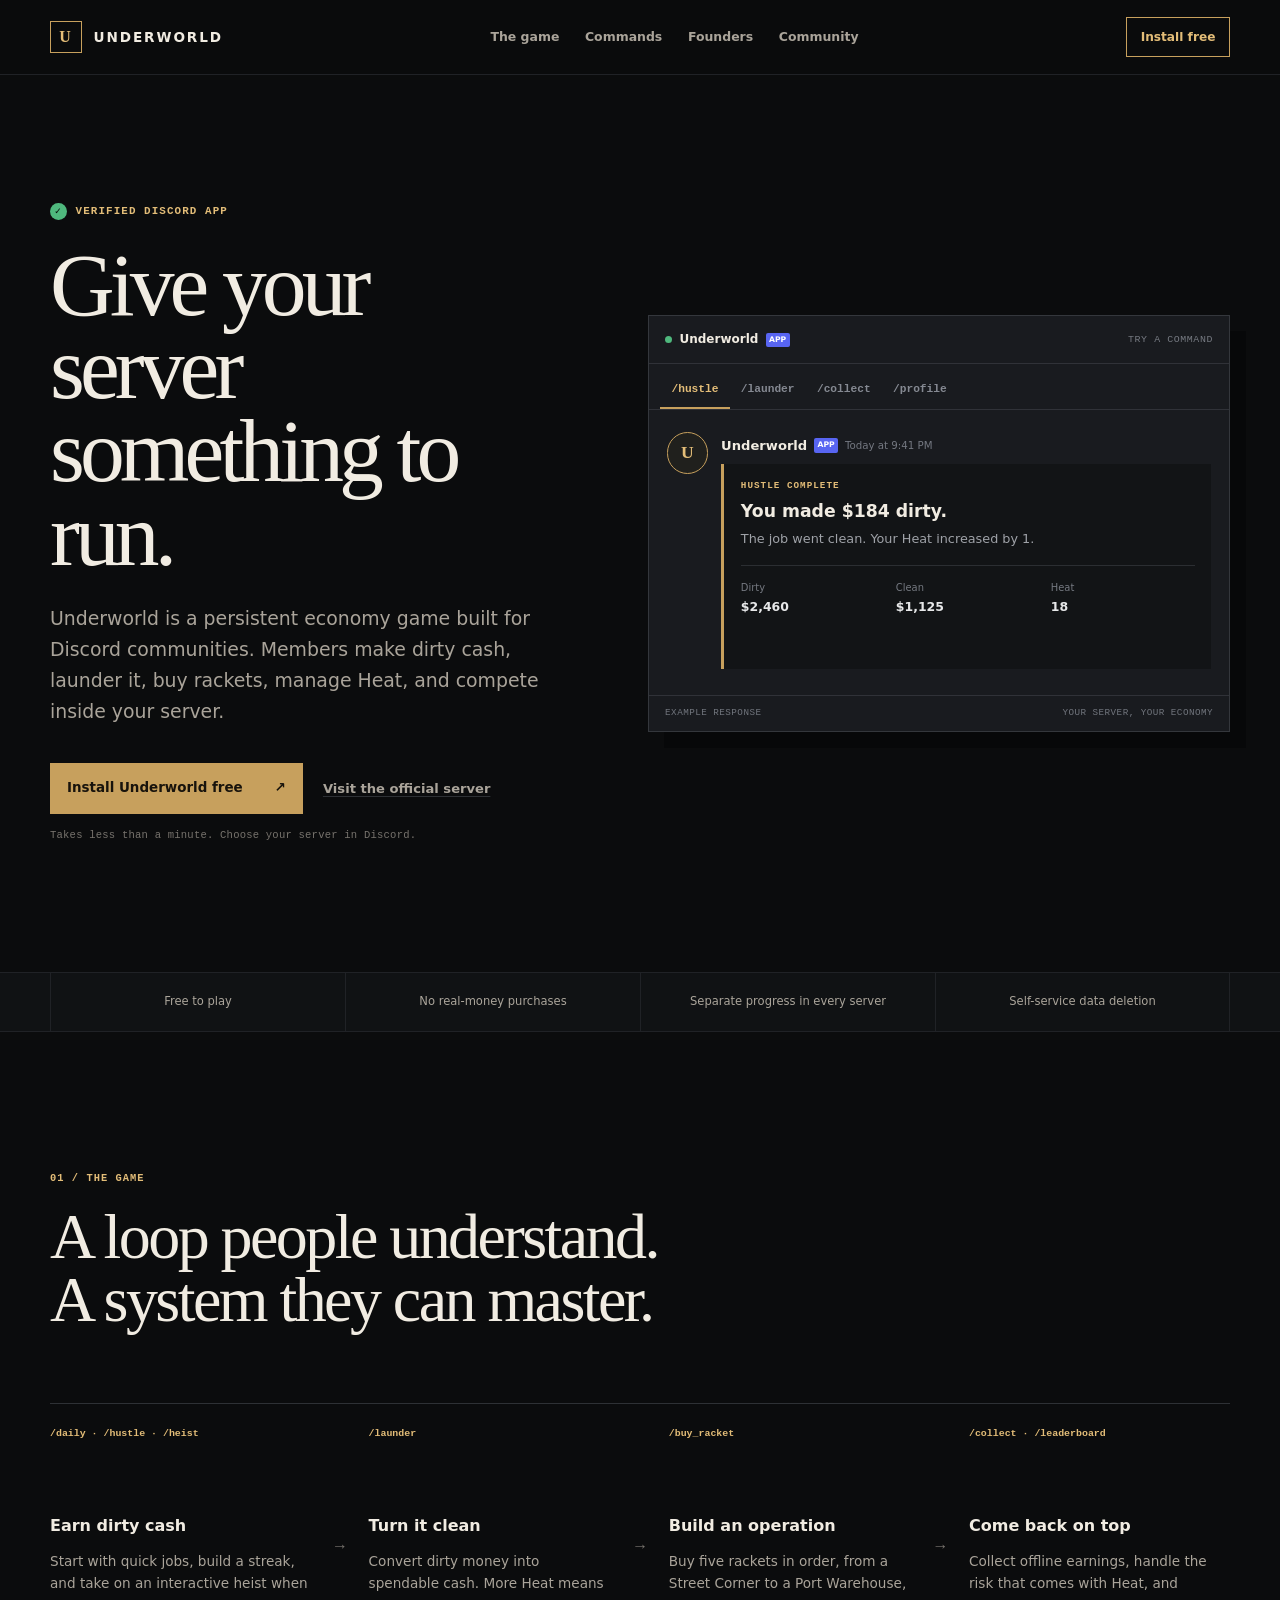
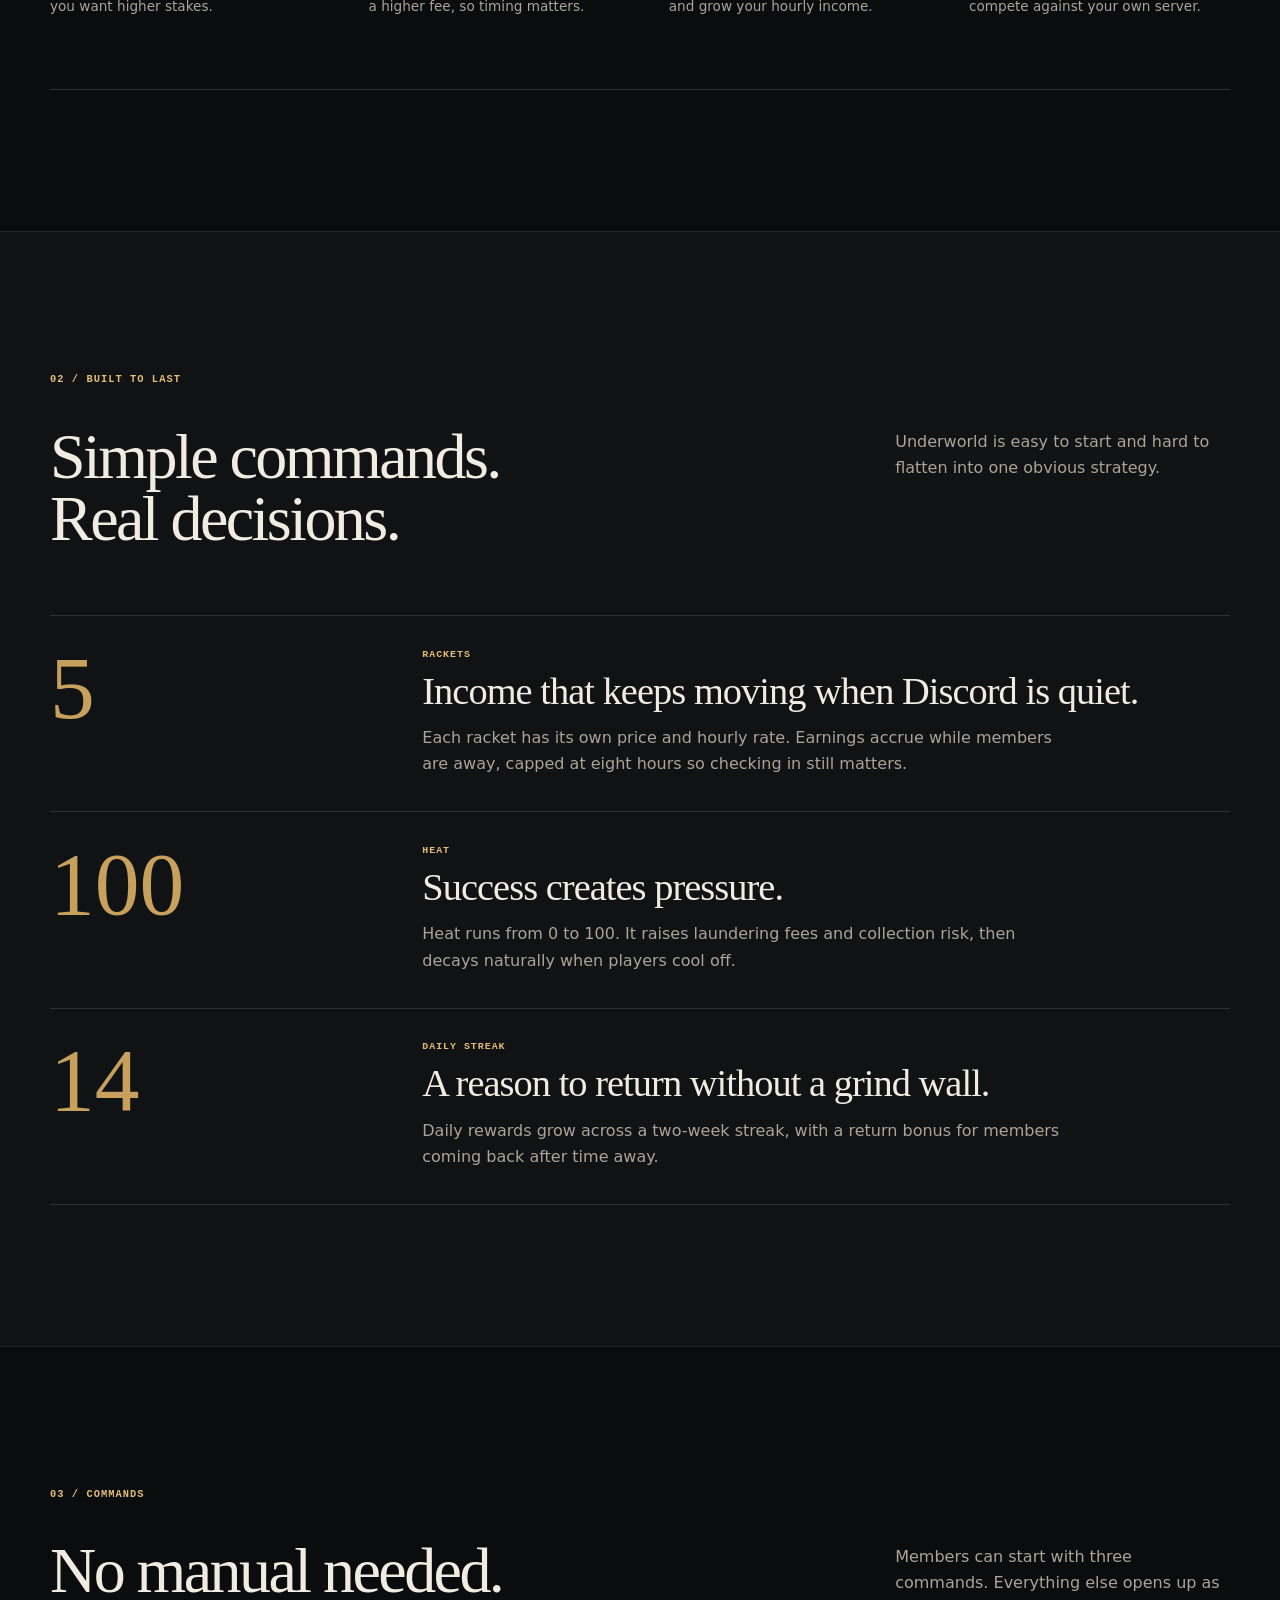
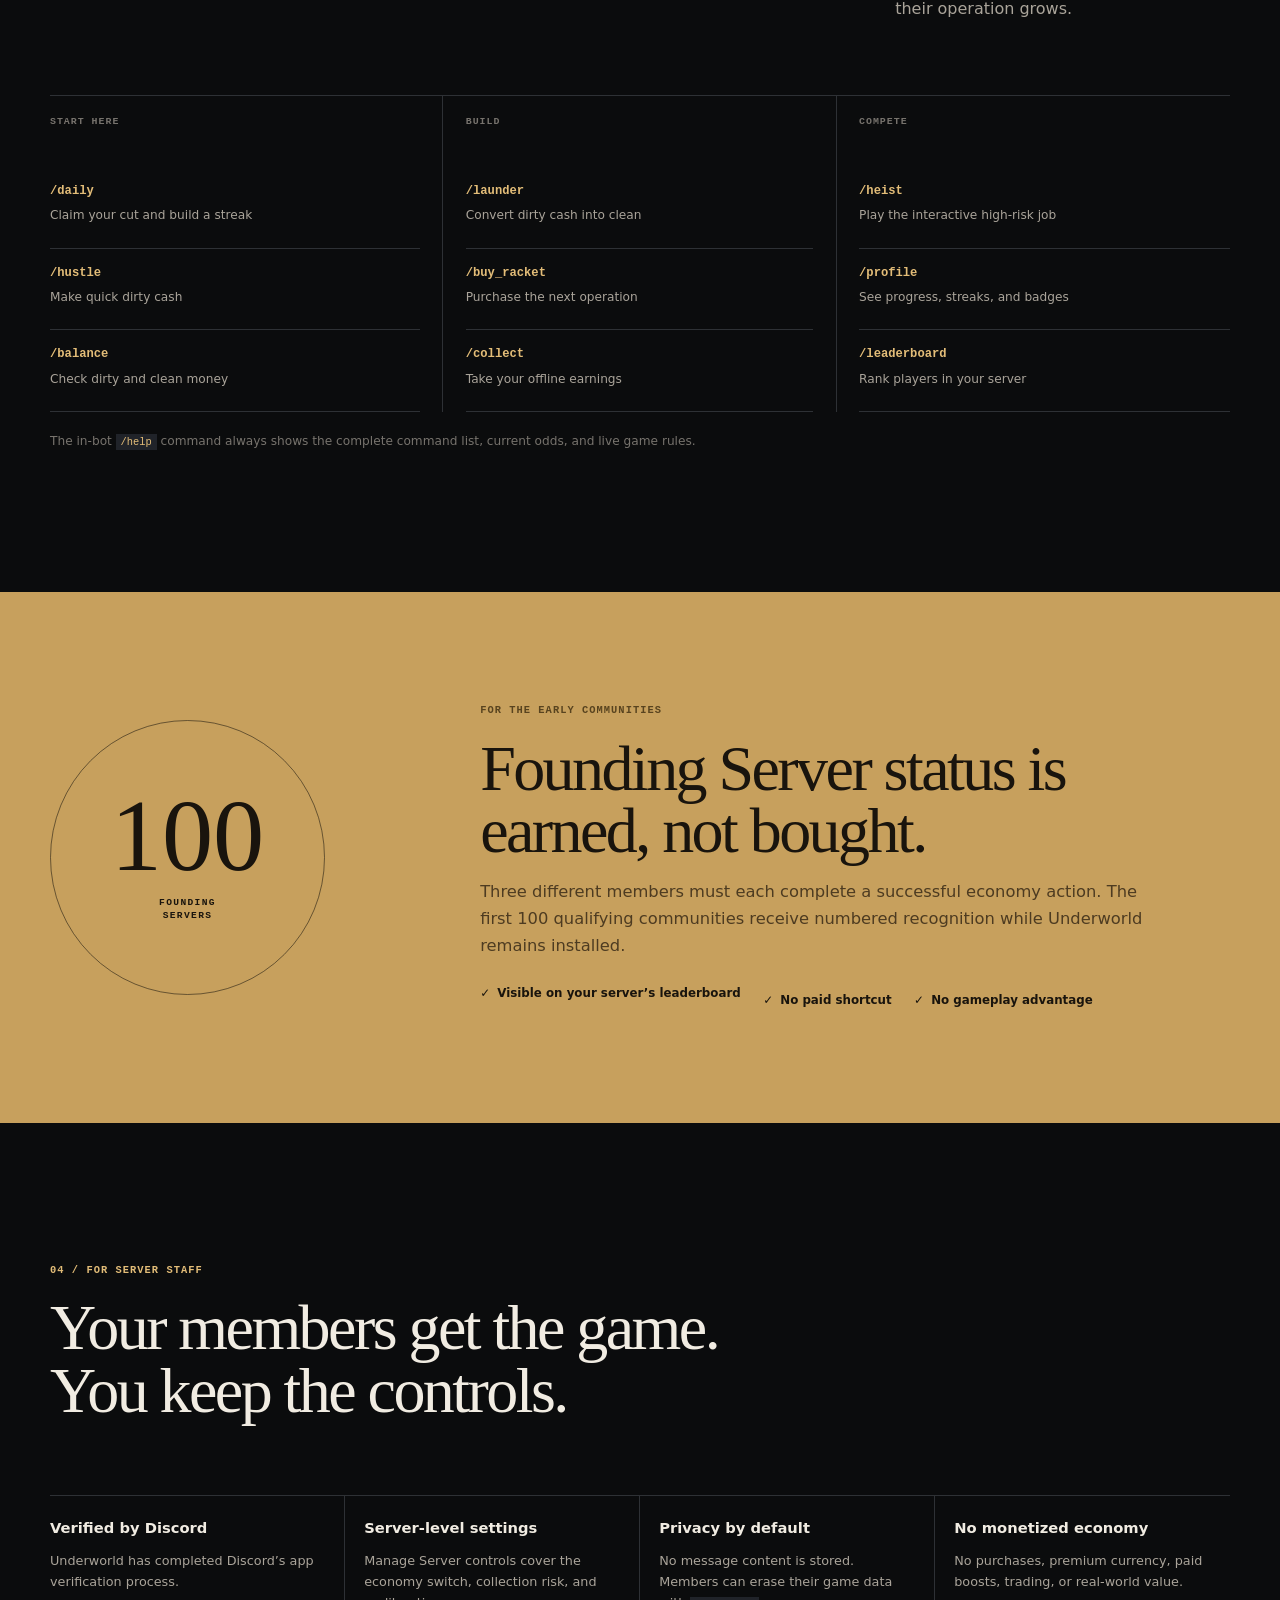
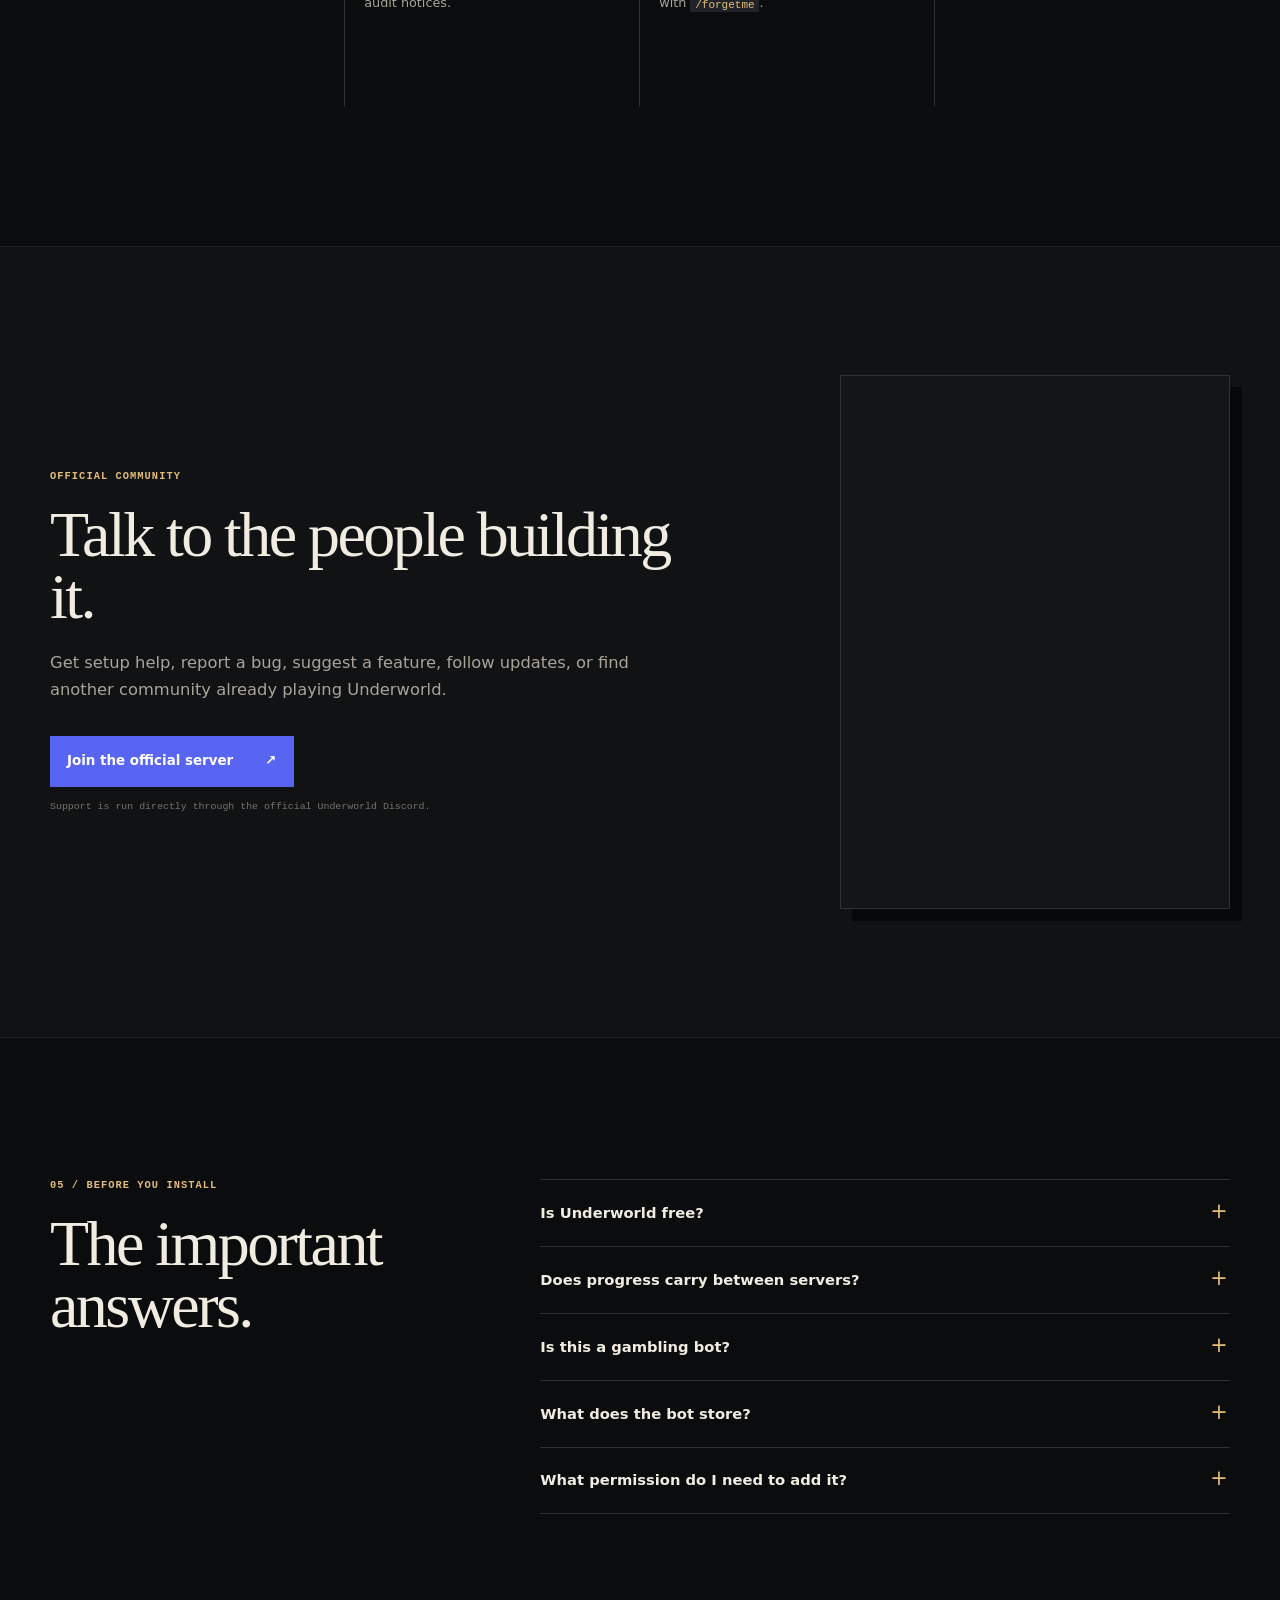
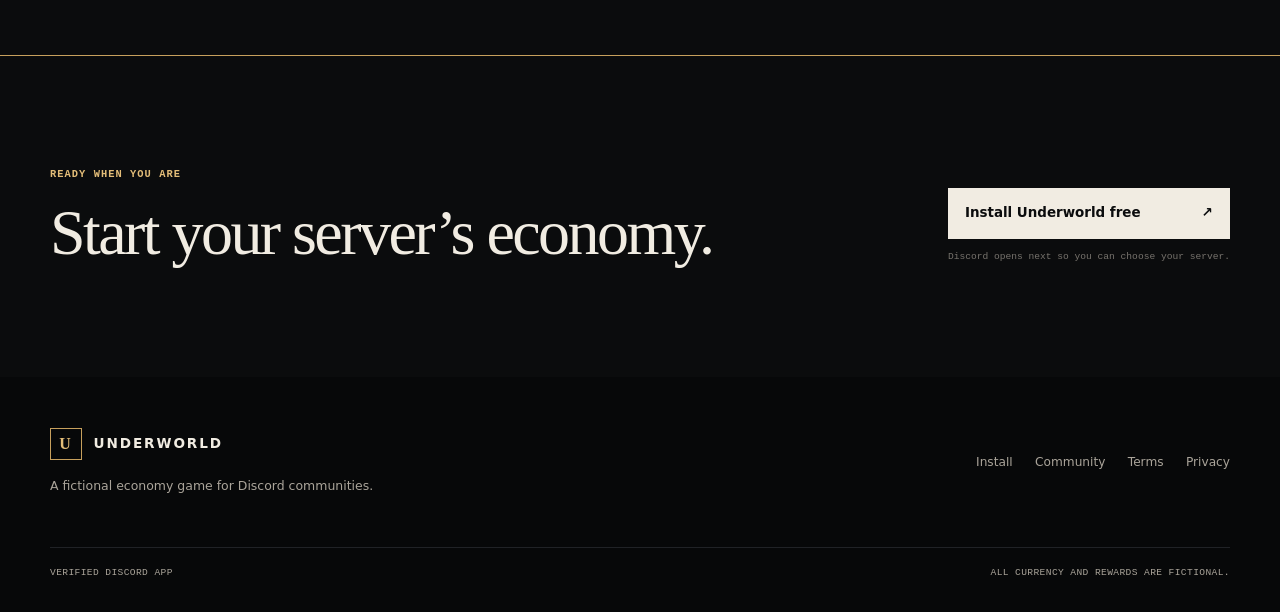
==== commit f87e502c: "Polish website and improve install flow" ====
--- a/index.html
+++ b/index.html
@@ -3,18 +3,18 @@
 <head>
   <meta charset="utf-8">
   <meta name="viewport" content="width=device-width, initial-scale=1">
-  <meta name="description" content="Add Underworld, the verified fictional economy game for Discord servers.">
-  <meta name="theme-color" content="#0d0e0f">
+  <meta name="description" content="Underworld is a verified Discord economy game with dirty cash, laundering, rackets, Heat, streaks, and server leaderboards.">
+  <meta name="theme-color" content="#0b0c0d">
   <meta property="og:type" content="website">
   <meta property="og:site_name" content="Underworld">
   <meta property="og:title" content="Underworld | A criminal economy for your Discord server">
-  <meta property="og:description" content="Earn dirty cash, launder it, build rackets, and keep your Heat under control.">
+  <meta property="og:description" content="Give your community an economy with something to build, risk, and compete over.">
   <meta property="og:url" content="https://joinunderworld.com/">
   <meta property="og:image" content="https://joinunderworld.com/og.png">
   <meta property="og:image:alt" content="Underworld, a criminal economy for your Discord server">
   <meta name="twitter:card" content="summary_large_image">
   <meta name="twitter:title" content="Underworld | A criminal economy for your Discord server">
-  <meta name="twitter:description" content="Earn dirty cash, launder it, build rackets, and keep your Heat under control.">
+  <meta name="twitter:description" content="Give your community an economy with something to build, risk, and compete over.">
   <meta name="twitter:image" content="https://joinunderworld.com/og.png">
   <link rel="canonical" href="https://joinunderworld.com/">
   <link rel="icon" href="/favicon.svg" type="image/svg+xml">
@@ -26,8 +26,12 @@
     window.plausible = window.plausible || function () {
       (window.plausible.q = window.plausible.q || []).push(arguments);
     };
+    window.plausible.init = window.plausible.init || function (options) {
+      window.plausible.o = options || {};
+    };
     window.plausible.init();
   </script>
+  <script src="site.js" defer></script>
 </head>
 <body>
   <a class="skip-link" href="#main">Skip to content</a>
@@ -39,200 +43,233 @@
         <span>Underworld</span>
       </a>
       <nav aria-label="Primary navigation">
-        <a href="#how-it-works">How it works</a>
-        <a href="#features">Features</a>
+        <a href="#game">The game</a>
+        <a href="#commands">Commands</a>
+        <a href="#founders">Founders</a>
         <a class="plausible-event-name=Join+Discord+Server" href="/discord/" target="_blank" rel="noopener noreferrer">Community</a>
-        <a href="terms.html">Terms</a>
-        <a href="privacy.html">Privacy</a>
       </nav>
-      <a class="header-cta plausible-event-name=Add+Bot+Click" href="/invite/" target="_blank" rel="noopener noreferrer">Add to Discord</a>
+      <a class="header-cta plausible-event-name=Add+Bot+Click" href="/invite/" target="_blank" rel="noopener noreferrer">Install free</a>
     </div>
   </header>
 
   <main id="main">
     <section class="hero shell">
       <div class="hero-copy">
-        <p class="verified-label"><span aria-hidden="true"></span> Verified Discord app</p>
-        <h1>Your server’s<br>criminal economy.</h1>
-        <p class="lede">Underworld gives every Discord server its own persistent economy. Make dirty cash, clean it up, build passive income, and stay ahead of the Heat.</p>
+        <p class="verified-line"><span aria-hidden="true">✓</span> Verified Discord app</p>
+        <h1>Give your server<br>something to run.</h1>
+        <p class="hero-lede">Underworld is a persistent economy game built for Discord communities. Members make dirty cash, launder it, buy rackets, manage Heat, and compete inside your server.</p>
         <div class="hero-actions">
-          <a class="button button-primary plausible-event-name=Add+Bot+Click" href="/invite/" target="_blank" rel="noopener noreferrer">Add Underworld</a>
-          <a class="button button-quiet" href="#how-it-works">See how it works</a>
-        </div>
-        <ul class="trust-list" aria-label="Key assurances">
-          <li>Free to play</li>
-          <li>No purchases</li>
-          <li>Progress stays in your server</li>
-        </ul>
-      </div>
-
-      <div class="product-preview" aria-label="Example Underworld command response">
-        <div class="preview-bar">
-          <span class="preview-status"></span>
-          <span># general</span>
-          <span class="preview-app">UNDERWORLD</span>
-        </div>
-        <div class="discord-message user-message">
-          <div class="avatar avatar-user" aria-hidden="true">G</div>
-          <div>
-            <div class="message-meta"><strong>Gambler</strong><span>Today at 9:41 PM</span></div>
-            <code>/hustle</code>
+          <a class="button button-primary plausible-event-name=Add+Bot+Click" href="/invite/" target="_blank" rel="noopener noreferrer"><span>Install Underworld free</span><span aria-hidden="true">↗</span></a>
+          <a class="text-link plausible-event-name=Join+Discord+Server" href="/discord/" target="_blank" rel="noopener noreferrer">Visit the official server</a>
+        </div>
+        <p class="install-note">Takes less than a minute. Choose your server in Discord.</p>
+      </div>
+
+      <div class="demo" aria-label="Interactive Underworld command demo">
+        <div class="demo-heading">
+          <div><span class="online-dot" aria-hidden="true"></span><strong>Underworld</strong><small>APP</small></div>
+          <span>Try a command</span>
+        </div>
+        <div class="demo-tabs" role="tablist" aria-label="Demo commands">
+          <button class="demo-tab active plausible-event-name=Demo+Command" type="button" role="tab" aria-selected="true" aria-controls="demo-panel" data-demo="hustle">/hustle</button>
+          <button class="demo-tab plausible-event-name=Demo+Command" type="button" role="tab" aria-selected="false" aria-controls="demo-panel" tabindex="-1" data-demo="launder">/launder</button>
+          <button class="demo-tab plausible-event-name=Demo+Command" type="button" role="tab" aria-selected="false" aria-controls="demo-panel" tabindex="-1" data-demo="collect">/collect</button>
+          <button class="demo-tab plausible-event-name=Demo+Command" type="button" role="tab" aria-selected="false" aria-controls="demo-panel" tabindex="-1" data-demo="profile">/profile</button>
+        </div>
+        <div class="demo-message" id="demo-panel" role="tabpanel" aria-live="polite">
+          <div class="bot-avatar" aria-hidden="true">U</div>
+          <div class="demo-content">
+            <div class="message-author"><strong>Underworld</strong><span>APP</span><time>Today at 9:41 PM</time></div>
+            <article class="response-card">
+              <p class="response-label" id="demo-label">HUSTLE COMPLETE</p>
+              <h2 id="demo-title">You made $184 dirty.</h2>
+              <p id="demo-body">The job went clean. Your Heat increased by 1.</p>
+              <dl class="response-stats" id="demo-stats">
+                <div><dt>Dirty</dt><dd>$2,460</dd></div>
+                <div><dt>Clean</dt><dd>$1,125</dd></div>
+                <div><dt>Heat</dt><dd>18</dd></div>
+              </dl>
+            </article>
           </div>
         </div>
-        <div class="discord-message bot-message">
-          <div class="avatar avatar-bot" aria-hidden="true">U</div>
-          <div class="message-body">
-            <div class="message-meta"><strong>Underworld</strong><small>APP</small><span>Today at 9:41 PM</span></div>
-            <div class="game-response">
-              <p class="response-kicker">HUSTLE COMPLETE</p>
-              <h2>You made $184 dirty.</h2>
-              <p>The job went clean. Your Heat increased by 1.</p>
-              <div class="balance-row">
-                <span><b>$2,460</b> dirty</span>
-                <span><b>$1,125</b> clean</span>
-                <span><b>18</b> Heat</span>
-              </div>
-            </div>
-          </div>
-        </div>
-        <div class="preview-foot">
-          <span>One economy per server</span>
-          <span>Progress saved automatically</span>
-        </div>
-      </div>
-    </section>
-
-    <section class="fact-strip" aria-label="Underworld at a glance">
-      <div class="shell facts">
-        <div><strong>2</strong><span>currencies</span></div>
-        <div><strong>5</strong><span>rackets to own</span></div>
-        <div><strong>1</strong><span>economy per server</span></div>
-        <div><strong>0</strong><span>pay-to-win purchases</span></div>
-      </div>
-    </section>
-
-    <section class="section shell" id="how-it-works">
-      <div class="section-heading">
-        <p class="eyebrow">The game loop</p>
-        <h2>Start small. Take over the city.</h2>
-        <p>Members can understand the basics in a minute, while long-term progression gives them a reason to come back.</p>
-      </div>
-      <ol class="steps">
-        <li>
-          <span class="step-number">01</span>
-          <h3>Make dirty cash</h3>
-          <p>Claim your daily cut, run a hustle, or take your chances in a heist.</p>
-          <code>/daily</code> <code>/hustle</code> <code>/heist</code>
-        </li>
-        <li>
-          <span class="step-number">02</span>
-          <h3>Clean it up</h3>
-          <p>Launder dirty cash into clean money. Higher Heat means a higher fee.</p>
-          <code>/launder</code>
-        </li>
-        <li>
-          <span class="step-number">03</span>
-          <h3>Build your operation</h3>
-          <p>Spend clean money on rackets that earn dirty cash while you are away.</p>
-          <code>/buy_racket</code> <code>/collect</code>
-        </li>
-        <li>
-          <span class="step-number">04</span>
-          <h3>Protect your progress</h3>
-          <p>Watch your Heat, manage collection risk, and climb your server’s leaderboard.</p>
-          <code>/heat</code> <code>/leaderboard</code>
-        </li>
-      </ol>
-    </section>
-
-    <section class="section section-dark" id="features">
-      <div class="shell feature-layout">
-        <div class="section-heading sticky-heading">
-          <p class="eyebrow">Built for communities</p>
-          <h2>More than another balance command.</h2>
-          <p>Underworld is designed to create friendly competition and daily activity without turning your server into a casino.</p>
-        </div>
-        <div class="feature-list">
-          <article><span>01</span><div><h3>A real progression loop</h3><p>Dirty and clean cash serve different purposes. Members earn, convert, invest, and grow instead of watching one number go up.</p></div></article>
-          <article><span>02</span><div><h3>Passive racket income</h3><p>Five rackets create a clear path from a street corner to a full operation, with capped offline earnings that reward returning.</p></div></article>
-          <article><span>03</span><div><h3>Heat changes the risk</h3><p>Activity attracts attention. Heat affects laundering fees and collection risk, then decays while players cool off.</p></div></article>
-          <article><span>04</span><div><h3>Daily reasons to return</h3><p>Streaks, return bonuses, server leaderboards, and profile milestones keep progression moving without constant grinding.</p></div></article>
-          <article><span>05</span><div><h3>Tools for server staff</h3><p>Manage Server controls let staff disable the economy, configure audit notices, and see Founding Server progress.</p></div></article>
-          <article><span>06</span><div><h3>Privacy controls included</h3><p>Members can remove their stored game data with <code>/forgetme</code>. Underworld does not sell data or store message content.</p></div></article>
-        </div>
-      </div>
-    </section>
-
-    <section class="section shell command-section">
-      <div class="section-heading">
-        <p class="eyebrow">Commands</p>
-        <h2>Everything players need, nothing they don’t.</h2>
-      </div>
-      <div class="command-grid" aria-label="Underworld command list">
-        <div><code>/daily</code><span>Claim a daily cut and build a streak</span></div>
-        <div><code>/hustle</code><span>Make quick dirty cash</span></div>
-        <div><code>/heist</code><span>Play the interactive high-risk job</span></div>
-        <div><code>/launder</code><span>Convert dirty cash into clean money</span></div>
-        <div><code>/rackets</code><span>Review your operation and income</span></div>
-        <div><code>/collect</code><span>Collect your offline racket earnings</span></div>
-        <div><code>/profile</code><span>See progress, streaks, and badges</span></div>
-        <div><code>/leaderboard</code><span>Compete with players in your server</span></div>
-      </div>
-      <p class="command-note">Run <code>/help</code> inside Discord for the complete command guide, live odds, and current game rules.</p>
-    </section>
-
-    <section class="section shell founder-callout">
-      <div><p class="eyebrow">Early access recognition</p><h2>Build one of the first 100 Founding Servers.</h2></div>
-      <div><p>Three different members must each complete a successful economy action. Qualified communities receive numbered Founding Server status while Underworld remains installed.</p><p class="fine-print">Founding status is cosmetic. It does not change rewards, odds, cooldowns, or progression.</p></div>
-    </section>
-
-    <section class="section shell community-section">
-      <div class="community-copy">
-        <p class="eyebrow">Official community</p>
-        <h2>Need help or want a say in what comes next?</h2>
-        <p>Join the official server for support, updates, bug reports, suggestions, and a place to meet other Underworld communities.</p>
-        <a class="button button-secondary plausible-event-name=Join+Discord+Server" href="/discord/" target="_blank" rel="noopener noreferrer">Join the Discord server</a>
-      </div>
-      <div class="community-board" aria-label="What you can find in the Underworld community">
-        <div><span>SUPPORT</span><p>Get setup help directly from the team.</p></div>
-        <div><span>UPDATES</span><p>See new features and balance changes first.</p></div>
-        <div><span>FEEDBACK</span><p>Help shape Underworld while it is still growing.</p></div>
-      </div>
-    </section>
-
-    <section class="section shell faq-section">
-      <div class="section-heading"><p class="eyebrow">Questions</p><h2>Before you add it.</h2></div>
+        <div class="demo-caption"><span>Example response</span><span>Your server, your economy</span></div>
+      </div>
+    </section>
+
+    <div class="principles">
+      <div class="shell principle-row">
+        <span>Free to play</span>
+        <span>No real-money purchases</span>
+        <span>Separate progress in every server</span>
+        <span>Self-service data deletion</span>
+      </div>
+    </div>
+
+    <section class="game-section shell" id="game">
+      <header class="editorial-heading">
+        <p class="section-index">01 / The game</p>
+        <h2>A loop people understand.<br>A system they can master.</h2>
+      </header>
+
+      <div class="economy-flow" aria-label="The Underworld economy loop">
+        <article>
+          <p class="flow-command">/daily · /hustle · /heist</p>
+          <h3>Earn dirty cash</h3>
+          <p>Start with quick jobs, build a streak, and take on an interactive heist when you want higher stakes.</p>
+        </article>
+        <span class="flow-arrow" aria-hidden="true">→</span>
+        <article>
+          <p class="flow-command">/launder</p>
+          <h3>Turn it clean</h3>
+          <p>Convert dirty money into spendable cash. More Heat means a higher fee, so timing matters.</p>
+        </article>
+        <span class="flow-arrow" aria-hidden="true">→</span>
+        <article>
+          <p class="flow-command">/buy_racket</p>
+          <h3>Build an operation</h3>
+          <p>Buy five rackets in order, from a Street Corner to a Port Warehouse, and grow your hourly income.</p>
+        </article>
+        <span class="flow-arrow" aria-hidden="true">→</span>
+        <article>
+          <p class="flow-command">/collect · /leaderboard</p>
+          <h3>Come back on top</h3>
+          <p>Collect offline earnings, handle the risk that comes with Heat, and compete against your own server.</p>
+        </article>
+      </div>
+    </section>
+
+    <section class="depth-section">
+      <div class="shell">
+        <header class="editorial-heading split-heading">
+          <p class="section-index">02 / Built to last</p>
+          <h2>Simple commands.<br>Real decisions.</h2>
+          <p>Underworld is easy to start and hard to flatten into one obvious strategy.</p>
+        </header>
+
+        <div class="depth-list">
+          <article>
+            <div class="depth-number">5</div>
+            <div><p class="depth-kicker">Rackets</p><h3>Income that keeps moving when Discord is quiet.</h3><p>Each racket has its own price and hourly rate. Earnings accrue while members are away, capped at eight hours so checking in still matters.</p></div>
+          </article>
+          <article>
+            <div class="depth-number">100</div>
+            <div><p class="depth-kicker">Heat</p><h3>Success creates pressure.</h3><p>Heat runs from 0 to 100. It raises laundering fees and collection risk, then decays naturally when players cool off.</p></div>
+          </article>
+          <article>
+            <div class="depth-number">14</div>
+            <div><p class="depth-kicker">Daily streak</p><h3>A reason to return without a grind wall.</h3><p>Daily rewards grow across a two-week streak, with a return bonus for members coming back after time away.</p></div>
+          </article>
+        </div>
+      </div>
+    </section>
+
+    <section class="commands-section shell" id="commands">
+      <header class="editorial-heading split-heading">
+        <p class="section-index">03 / Commands</p>
+        <h2>No manual needed.</h2>
+        <p>Members can start with three commands. Everything else opens up as their operation grows.</p>
+      </header>
+
+      <div class="command-directory">
+        <div class="command-group">
+          <p>Start here</p>
+          <div><code>/daily</code><span>Claim your cut and build a streak</span></div>
+          <div><code>/hustle</code><span>Make quick dirty cash</span></div>
+          <div><code>/balance</code><span>Check dirty and clean money</span></div>
+        </div>
+        <div class="command-group">
+          <p>Build</p>
+          <div><code>/launder</code><span>Convert dirty cash into clean</span></div>
+          <div><code>/buy_racket</code><span>Purchase the next operation</span></div>
+          <div><code>/collect</code><span>Take your offline earnings</span></div>
+        </div>
+        <div class="command-group">
+          <p>Compete</p>
+          <div><code>/heist</code><span>Play the interactive high-risk job</span></div>
+          <div><code>/profile</code><span>See progress, streaks, and badges</span></div>
+          <div><code>/leaderboard</code><span>Rank players in your server</span></div>
+        </div>
+      </div>
+      <p class="directory-note">The in-bot <code>/help</code> command always shows the complete command list, current odds, and live game rules.</p>
+    </section>
+
+    <section class="founder-section" id="founders">
+      <div class="shell founder-grid">
+        <div class="founder-seal" aria-hidden="true"><span>100</span><small>FOUNDING<br>SERVERS</small></div>
+        <div>
+          <p class="section-index">For the early communities</p>
+          <h2>Founding Server status is earned, not bought.</h2>
+          <p>Three different members must each complete a successful economy action. The first 100 qualifying communities receive numbered recognition while Underworld remains installed.</p>
+          <ul>
+            <li>Visible on your server’s leaderboard</li>
+            <li>No paid shortcut</li>
+            <li>No gameplay advantage</li>
+          </ul>
+        </div>
+      </div>
+    </section>
+
+    <section class="owner-section shell">
+      <header class="editorial-heading">
+        <p class="section-index">04 / For server staff</p>
+        <h2>Your members get the game.<br>You keep the controls.</h2>
+      </header>
+      <div class="owner-grid">
+        <article><h3>Verified by Discord</h3><p>Underworld has completed Discord’s app verification process.</p></article>
+        <article><h3>Server-level settings</h3><p>Manage Server controls cover the economy switch, collection risk, and audit notices.</p></article>
+        <article><h3>Privacy by default</h3><p>No message content is stored. Members can erase their game data with <code>/forgetme</code>.</p></article>
+        <article><h3>No monetized economy</h3><p>No purchases, premium currency, paid boosts, trading, or real-world value.</p></article>
+      </div>
+    </section>
+
+    <section class="community-section">
+      <div class="shell community-grid">
+        <div class="community-copy">
+          <p class="section-index">Official community</p>
+          <h2>Talk to the people building it.</h2>
+          <p>Get setup help, report a bug, suggest a feature, follow updates, or find another community already playing Underworld.</p>
+          <a class="button button-discord plausible-event-name=Join+Discord+Server" href="/discord/" target="_blank" rel="noopener noreferrer"><span>Join the official server</span><span aria-hidden="true">↗</span></a>
+          <p class="community-note">Support is run directly through the official Underworld Discord.</p>
+        </div>
+        <div class="widget-wrap">
+          <iframe src="https://discord.com/widget?id=1539761404016463912&amp;theme=dark" width="350" height="500" allowtransparency="true" frameborder="0" sandbox="allow-popups allow-popups-to-escape-sandbox allow-same-origin allow-scripts" title="Underworld official Discord server"></iframe>
+        </div>
+      </div>
+    </section>
+
+    <section class="faq-section shell">
+      <header class="editorial-heading"><p class="section-index">05 / Before you install</p><h2>The important answers.</h2></header>
       <div class="faq-list">
-        <details><summary>Is Underworld free?</summary><p>Yes. There are no purchases, subscriptions, paid boosts, or pay-to-win benefits.</p></details>
-        <details><summary>Does progress carry between servers?</summary><p>No. Every Discord server has its own independent economy, balances, leaderboards, and progression.</p></details>
-        <details><summary>Is any real money involved?</summary><p>No. All currency and rewards are fictional. They cannot be bought, sold, traded, transferred, or exchanged for anything of real-world value.</p></details>
-        <details><summary>What permissions does the bot need?</summary><p>The installer needs Manage Server. Underworld requests the Discord permissions needed to view and send messages, embed links, read message history, and register application commands.</p></details>
-        <details><summary>Can members delete their data?</summary><p>Yes. Members can run <code>/forgetme</code> and choose whether to remove their data from one server or every server.</p></details>
+        <details><summary>Is Underworld free?</summary><p>Yes. There are no purchases, subscriptions, premium tiers, paid boosts, or pay-to-win benefits.</p></details>
+        <details><summary>Does progress carry between servers?</summary><p>No. Every server has an independent economy, balances, progression, and leaderboard.</p></details>
+        <details><summary>Is this a gambling bot?</summary><p>No. Underworld uses fictional currency with no real-world value. Nothing can be bought, sold, traded, transferred, or cashed out.</p></details>
+        <details><summary>What does the bot store?</summary><p>Discord IDs and the game state needed to keep progress working. Underworld does not store message content, usernames, email addresses, or payment details. Read the <a href="privacy.html">Privacy Policy</a> for the full explanation.</p></details>
+        <details><summary>What permission do I need to add it?</summary><p>You need Manage Server in the Discord server where you want to install Underworld.</p></details>
       </div>
     </section>
 
     <section class="final-cta">
-      <div class="shell final-cta-inner">
-        <p class="eyebrow">The city is open</p>
-        <h2>Give your server an economy worth playing.</h2>
-        <p>Add Underworld in under a minute. Your members can start with <code>/daily</code>.</p>
-        <a class="button button-primary plausible-event-name=Add+Bot+Click" href="/invite/" target="_blank" rel="noopener noreferrer">Add Underworld to Discord</a>
+      <div class="shell final-cta-grid">
+        <div><p class="section-index">Ready when you are</p><h2>Start your server’s economy.</h2></div>
+        <div class="final-action">
+          <a class="button button-inverse plausible-event-name=Add+Bot+Click" href="/invite/" target="_blank" rel="noopener noreferrer"><span>Install Underworld free</span><span aria-hidden="true">↗</span></a>
+          <p>Discord opens next so you can choose your server.</p>
+        </div>
       </div>
     </section>
   </main>
 
   <footer class="site-footer">
-    <div class="shell footer-grid">
-      <div>
-        <a class="brand footer-brand" href="/"><span class="brand-mark" aria-hidden="true">U</span><span>Underworld</span></a>
-        <p>A fictional economy game for Discord communities.</p>
-      </div>
-      <div class="footer-links">
-        <div><strong>Underworld</strong><a class="plausible-event-name=Add+Bot+Click" href="/invite/" target="_blank" rel="noopener noreferrer">Add the bot</a><a class="plausible-event-name=Join+Discord+Server" href="/discord/" target="_blank" rel="noopener noreferrer">Official Discord</a></div>
-        <div><strong>Legal</strong><a href="terms.html">Terms of Use</a><a href="privacy.html">Privacy Policy</a></div>
-      </div>
+    <div class="shell footer-main">
+      <div><a class="brand" href="/"><span class="brand-mark" aria-hidden="true">U</span><span>Underworld</span></a><p>A fictional economy game for Discord communities.</p></div>
+      <div class="footer-links"><a class="plausible-event-name=Add+Bot+Click" href="/invite/" target="_blank" rel="noopener noreferrer">Install</a><a class="plausible-event-name=Join+Discord+Server" href="/discord/" target="_blank" rel="noopener noreferrer">Community</a><a href="terms.html">Terms</a><a href="privacy.html">Privacy</a></div>
     </div>
-    <div class="shell footer-bottom"><span>Underworld is a verified Discord app.</span><span>All currency and rewards are fictional.</span></div>
+    <div class="shell footer-bottom"><span>Verified Discord app</span><span>All currency and rewards are fictional.</span></div>
   </footer>
+
+  <div class="mobile-install" aria-label="Install Underworld">
+    <div><strong>Underworld</strong><span>Free · Verified</span></div>
+    <a class="plausible-event-name=Add+Bot+Click" href="/invite/" target="_blank" rel="noopener noreferrer">Install</a>
+  </div>
 </body>
 </html>
--- a/site.css
+++ b/site.css
@@ -1,1130 +1,307 @@
 :root {
   color-scheme: dark;
-  --bg: #0d0e0f;
-  --bg-soft: #111315;
-  --panel: #17191c;
-  --panel-strong: #1d2024;
-  --ink: #f0ece4;
-  --muted: #aaa49a;
-  --faint: #77736d;
-  --line: #303236;
-  --line-soft: #232529;
-  --gold: #c9a05a;
-  --gold-bright: #e4bd76;
+  --black: #0b0c0d;
+  --black-soft: #101214;
+  --charcoal: #17191c;
+  --charcoal-light: #202328;
+  --paper: #f1ece2;
+  --paper-muted: #aaa49a;
+  --paper-faint: #77736d;
+  --rule: #2e3135;
+  --rule-soft: #202226;
+  --brass: #c7a05d;
+  --brass-light: #e3bd78;
   --discord: #5865f2;
-  --max: 1160px;
-  --reading: 780px;
+  --green: #4fb87d;
+  --max: 1180px;
+  --reading: 790px;
   --serif: Georgia, "Times New Roman", serif;
   --sans: Inter, ui-sans-serif, system-ui, -apple-system, BlinkMacSystemFont, "Segoe UI", sans-serif;
   --mono: "SFMono-Regular", Consolas, "Liberation Mono", monospace;
 }
 
-* {
-  box-sizing: border-box;
-}
-
-html {
-  background: var(--bg);
-  scroll-behavior: smooth;
-}
-
-body {
-  margin: 0;
-  background: var(--bg);
-  color: var(--ink);
-  font: 16px/1.65 var(--sans);
-  text-rendering: optimizeLegibility;
-}
-
-body::before {
-  background-image: linear-gradient(rgb(255 255 255 / 2%) 1px, transparent 1px);
-  background-size: 100% 5rem;
-  content: "";
-  inset: 0;
-  opacity: .32;
-  pointer-events: none;
-  position: fixed;
-  z-index: -1;
-}
-
-a {
-  color: var(--gold-bright);
-  text-underline-offset: .2em;
-}
-
-a:hover {
-  color: #f1d49b;
-}
-
-:focus-visible {
-  outline: 2px solid var(--gold-bright);
-  outline-offset: 4px;
-}
-
-.skip-link {
-  background: var(--ink);
-  color: var(--bg);
-  left: 1rem;
-  padding: .6rem .9rem;
-  position: fixed;
-  top: -5rem;
-  z-index: 100;
-}
-
-.skip-link:focus {
-  top: 1rem;
-}
-
-.shell {
-  margin-inline: auto;
-  width: min(calc(100% - 3rem), var(--max));
-}
-
-header,
-.site-header {
-  background: rgb(13 14 15 / 94%);
-  border-bottom: 1px solid var(--line-soft);
-  position: sticky;
-  top: 0;
-  z-index: 20;
-}
-
-.topbar {
-  align-items: center;
-  display: grid;
-  gap: 2rem;
-  grid-template-columns: auto 1fr auto;
-  min-height: 4.75rem;
-}
-
-.brand {
-  align-items: center;
-  color: var(--ink);
-  display: inline-flex;
-  font-size: .92rem;
-  font-weight: 800;
-  gap: .7rem;
-  letter-spacing: .13em;
-  text-decoration: none;
-  text-transform: uppercase;
-}
-
-.brand:hover {
-  color: var(--ink);
-}
-
-.brand-mark {
-  align-items: center;
-  border: 1px solid var(--gold);
-  color: var(--gold-bright);
-  display: inline-flex;
-  font: 700 1rem/1 var(--serif);
-  height: 2rem;
-  justify-content: center;
-  width: 2rem;
-}
-
-nav {
-  display: flex;
-  gap: 1.45rem;
-  justify-content: center;
-}
-
-nav a {
-  color: var(--muted);
-  font-size: .82rem;
-  font-weight: 650;
-  text-decoration: none;
-}
-
+* { box-sizing: border-box; }
+html { background: var(--black); scroll-behavior: smooth; }
+body { margin: 0; background: var(--black); color: var(--paper); font: 16px/1.65 var(--sans); text-rendering: optimizeLegibility; }
+button, input, textarea, select { font: inherit; }
+a { color: var(--brass-light); text-underline-offset: .2em; }
+a:hover { color: #f3d8a7; }
+:focus-visible { outline: 2px solid var(--brass-light); outline-offset: 4px; }
+
+.skip-link { background: var(--paper); color: var(--black); left: 1rem; padding: .6rem .9rem; position: fixed; top: -5rem; z-index: 100; }
+.skip-link:focus { top: 1rem; }
+.shell { margin-inline: auto; width: min(calc(100% - 3rem), var(--max)); }
+
+.site-header,
+body > header { background: rgb(11 12 13 / 94%); border-bottom: 1px solid var(--rule-soft); position: sticky; top: 0; z-index: 30; }
+.topbar { align-items: center; display: grid; gap: 2rem; grid-template-columns: auto 1fr auto; min-height: 4.65rem; }
+.brand { align-items: center; color: var(--paper); display: inline-flex; font-size: .85rem; font-weight: 800; gap: .72rem; letter-spacing: .14em; text-decoration: none; text-transform: uppercase; }
+.brand:hover { color: var(--paper); }
+.brand-mark { align-items: center; border: 1px solid var(--brass); color: var(--brass-light); display: inline-flex; font: 700 1rem/1 var(--serif); height: 2rem; justify-content: center; width: 2rem; }
+nav { display: flex; gap: 1.6rem; justify-content: center; }
+nav a { color: var(--paper-muted); font-size: .78rem; font-weight: 650; text-decoration: none; }
 nav a:hover,
-nav a[aria-current="page"] {
-  color: var(--ink);
-}
-
-.header-cta {
-  border: 1px solid var(--gold);
-  color: var(--gold-bright);
-  font-size: .78rem;
-  font-weight: 800;
-  letter-spacing: .03em;
-  padding: .62rem .85rem;
-  text-decoration: none;
-}
-
-.header-cta:hover {
-  background: var(--gold);
-  color: #16130e;
-}
-
-.hero {
-  align-items: center;
-  display: grid;
-  gap: clamp(3rem, 7vw, 7rem);
-  grid-template-columns: minmax(0, .95fr) minmax(420px, 1.05fr);
-  min-height: 720px;
-  padding-block: clamp(5rem, 10vw, 8rem);
-}
-
-.verified-label,
-.eyebrow {
-  color: var(--gold-bright);
-  font: 750 .72rem/1.2 var(--mono);
-  letter-spacing: .13em;
-  margin: 0 0 1.25rem;
-  text-transform: uppercase;
-}
-
-.verified-label {
-  align-items: center;
-  display: flex;
-  gap: .65rem;
-}
-
-.verified-label span {
-  background: #55b982;
-  border-radius: 50%;
-  box-shadow: 0 0 0 4px rgb(85 185 130 / 10%);
-  height: .48rem;
-  width: .48rem;
-}
-
-h1,
-h2,
-h3,
-p {
-  overflow-wrap: break-word;
-}
-
-h1,
-h2 {
-  font-family: var(--serif);
-  font-weight: 500;
-}
-
-h1 {
-  font-size: clamp(3.4rem, 7vw, 6.5rem);
-  letter-spacing: -.055em;
-  line-height: .94;
-  margin: 0 0 1.6rem;
-}
-
-h2 {
-  font-size: clamp(2.15rem, 4.5vw, 4.2rem);
-  letter-spacing: -.035em;
-  line-height: 1.02;
-  margin: 0;
-}
-
-h3 {
-  font-size: 1.05rem;
-  line-height: 1.3;
-  margin: 0;
-}
-
-.lede {
-  color: var(--muted);
-  font-size: clamp(1.05rem, 1.8vw, 1.22rem);
-  margin: 0;
-  max-width: 55ch;
-}
-
-.hero-actions {
-  display: flex;
-  flex-wrap: wrap;
-  gap: .75rem;
-  margin-top: 2rem;
-}
-
-.button {
-  align-items: center;
-  border: 1px solid transparent;
-  display: inline-flex;
-  font-size: .88rem;
-  font-weight: 800;
-  justify-content: center;
-  min-height: 3.15rem;
-  padding: .75rem 1.15rem;
-  text-decoration: none;
-  transition: background-color .15s ease, border-color .15s ease, color .15s ease, transform .15s ease;
-}
-
-.button:hover {
-  transform: translateY(-2px);
-}
-
-.button-primary {
-  background: var(--gold);
-  color: #17130d;
-}
-
-.button-primary:hover {
-  background: var(--gold-bright);
-  color: #17130d;
-}
-
-.button-quiet {
-  border-color: var(--line);
-  color: var(--ink);
-}
-
-.button-quiet:hover {
-  background: var(--panel);
-  color: var(--ink);
-}
-
-.button-secondary {
-  background: var(--discord);
-  color: #fff;
-}
-
-.button-secondary:hover {
-  background: #6874f4;
-  color: #fff;
-}
-
-.trust-list {
-  color: var(--faint);
-  display: flex;
-  flex-wrap: wrap;
-  font: 650 .72rem/1.4 var(--mono);
-  gap: .65rem 1.4rem;
-  list-style: none;
-  margin: 1.25rem 0 0;
-  padding: 0;
-  text-transform: uppercase;
-}
-
-.trust-list li::before {
-  color: var(--gold);
-  content: "✓";
-  margin-right: .45rem;
-}
-
-.product-preview {
-  background: #191b1f;
-  border: 1px solid #34373d;
-  box-shadow: 18px 18px 0 #090a0b;
-  min-width: 0;
-}
-
-.preview-bar {
-  align-items: center;
-  border-bottom: 1px solid #303238;
-  color: #d5d7dc;
-  display: flex;
-  font-size: .78rem;
-  font-weight: 700;
-  gap: .7rem;
-  min-height: 3.1rem;
-  padding: 0 1rem;
-}
-
-.preview-status {
-  background: #55b982;
-  border-radius: 50%;
-  height: .48rem;
-  width: .48rem;
-}
-
-.preview-app {
-  color: #757982;
-  font: 650 .65rem/1 var(--mono);
-  letter-spacing: .12em;
-  margin-left: auto;
-}
-
-.discord-message {
-  display: grid;
-  gap: .8rem;
-  grid-template-columns: 2.6rem 1fr;
-  padding: 1rem 1.1rem;
-}
-
-.user-message {
-  padding-top: 1.35rem;
-}
-
-.avatar {
-  align-items: center;
-  border-radius: 50%;
-  display: flex;
-  font-weight: 800;
-  height: 2.6rem;
-  justify-content: center;
-  width: 2.6rem;
-}
-
-.avatar-user {
-  background: #38414a;
-  color: #d8dce0;
-}
-
-.avatar-bot {
-  background: #20201d;
-  border: 1px solid var(--gold);
-  color: var(--gold-bright);
-  font-family: var(--serif);
-}
-
-.message-meta {
-  align-items: center;
-  display: flex;
-  flex-wrap: wrap;
-  gap: .45rem;
-  margin-bottom: .25rem;
-}
-
-.message-meta strong {
-  font-size: .9rem;
-}
-
-.message-meta span {
-  color: #777b84;
-  font-size: .68rem;
-}
-
-.message-meta small {
-  background: var(--discord);
-  border-radius: 2px;
-  color: #fff;
-  font-size: .54rem;
-  font-weight: 800;
-  padding: .08rem .26rem;
-}
-
-code {
-  background: #202329;
-  color: #e8c787;
-  font: .86em/1.4 var(--mono);
-  padding: .12rem .3rem;
-}
-
-.message-body {
-  min-width: 0;
-}
-
-.game-response {
-  background: #121416;
-  border-left: 3px solid var(--gold);
-  margin-top: .45rem;
-  padding: 1rem 1.05rem;
-}
-
-.game-response h2 {
-  font: 650 1.1rem/1.3 var(--sans);
-  letter-spacing: 0;
-  margin: 0;
-}
-
-.game-response p {
-  color: #a5a8ae;
-  font-size: .82rem;
-  margin: .35rem 0 0;
-}
-
-.game-response .response-kicker {
-  color: var(--gold-bright);
-  font: 700 .6rem/1 var(--mono);
-  letter-spacing: .11em;
-  margin: 0 0 .55rem;
-}
-
-.balance-row {
-  border-top: 1px solid #2a2d31;
-  display: grid;
-  gap: .5rem;
-  grid-template-columns: repeat(3, 1fr);
-  margin-top: .9rem;
-  padding-top: .8rem;
-}
-
-.balance-row span {
-  color: #858991;
-  font-size: .69rem;
-}
-
-.balance-row b {
-  color: #e5e6e8;
-  display: block;
-  font-size: .82rem;
-}
-
-.preview-foot {
-  border-top: 1px solid #303238;
-  color: #777b84;
-  display: flex;
-  font: 650 .62rem/1.4 var(--mono);
-  gap: 1rem;
-  justify-content: space-between;
-  padding: .8rem 1rem;
-  text-transform: uppercase;
-}
-
-.fact-strip {
-  border-block: 1px solid var(--line-soft);
-  background: var(--bg-soft);
-}
-
-.facts {
-  display: grid;
-  grid-template-columns: repeat(4, 1fr);
-}
-
-.facts div {
-  align-items: baseline;
-  border-left: 1px solid var(--line-soft);
-  display: flex;
-  gap: .65rem;
-  padding: 1.45rem 1.3rem;
-}
-
-.facts div:last-child {
-  border-right: 1px solid var(--line-soft);
-}
-
-.facts strong {
-  color: var(--gold-bright);
-  font: 500 1.7rem/1 var(--serif);
-}
-
-.facts span {
-  color: var(--muted);
-  font-size: .78rem;
-}
-
-.section {
-  padding-block: clamp(5rem, 10vw, 8rem);
-}
-
-.section-heading {
-  max-width: 700px;
-}
-
-.section-heading > p:not(.eyebrow) {
-  color: var(--muted);
-  font-size: 1.05rem;
-  margin: 1.25rem 0 0;
-  max-width: 60ch;
-}
-
-.steps {
-  border-top: 1px solid var(--line);
-  display: grid;
-  grid-template-columns: repeat(4, 1fr);
-  list-style: none;
-  margin: 4rem 0 0;
-  padding: 0;
-}
-
-.steps li {
-  border-right: 1px solid var(--line);
-  min-height: 280px;
-  padding: 1.35rem 1.3rem 1.5rem 0;
-}
-
-.steps li + li {
-  padding-left: 1.3rem;
-}
-
-.steps li:last-child {
-  border-right: 0;
-}
-
-.step-number,
-.feature-list article > span {
-  color: var(--gold);
-  display: block;
-  font: 700 .68rem/1 var(--mono);
-  letter-spacing: .1em;
-  margin-bottom: 3.5rem;
-}
-
-.steps p {
-  color: var(--muted);
-  font-size: .9rem;
-  margin: .7rem 0 1.25rem;
-}
-
-.section-dark {
-  background: var(--bg-soft);
-  border-block: 1px solid var(--line-soft);
-}
-
-.feature-layout {
-  display: grid;
-  gap: clamp(3rem, 8vw, 8rem);
-  grid-template-columns: minmax(0, .85fr) minmax(0, 1.15fr);
-}
-
-.sticky-heading {
-  align-self: start;
-  position: sticky;
-  top: 7rem;
-}
-
-.feature-list {
-  border-top: 1px solid var(--line);
-}
-
-.feature-list article {
-  border-bottom: 1px solid var(--line);
-  display: grid;
-  gap: 1.2rem;
-  grid-template-columns: 2rem 1fr;
-  padding: 1.7rem 0;
-}
-
-.feature-list article > span {
-  margin: .2rem 0 0;
-}
-
-.feature-list h3 {
-  font-size: 1.08rem;
-}
-
-.feature-list p {
-  color: var(--muted);
-  font-size: .92rem;
-  margin: .55rem 0 0;
-}
-
-.command-section .section-heading {
-  max-width: 760px;
-}
-
-.command-grid {
-  border-top: 1px solid var(--line);
-  display: grid;
-  grid-template-columns: repeat(2, 1fr);
-  margin-top: 3.5rem;
-}
-
-.command-grid > div {
-  align-items: center;
-  border-bottom: 1px solid var(--line);
-  display: grid;
-  gap: 1.2rem;
-  grid-template-columns: 8rem 1fr;
-  min-height: 4.4rem;
-  padding: .8rem 1rem .8rem 0;
-}
-
-.command-grid > div:nth-child(odd) {
-  border-right: 1px solid var(--line);
-}
-
-.command-grid > div:nth-child(even) {
-  padding-left: 1rem;
-}
-
-.command-grid code {
-  background: transparent;
-  color: var(--gold-bright);
-  font-weight: 750;
-  padding: 0;
-}
-
-.command-grid span {
-  color: var(--muted);
-  font-size: .86rem;
-}
-
-.command-note {
-  color: var(--faint);
-  font-size: .82rem;
-  margin: 1.2rem 0 0;
-}
-
-.founder-callout {
-  border-block: 1px solid var(--gold);
-  display: grid;
-  gap: clamp(2rem, 8vw, 8rem);
-  grid-template-columns: 1.05fr .95fr;
-  padding-block: clamp(3.5rem, 7vw, 5rem);
-}
-
-.founder-callout p:not(.eyebrow) {
-  color: var(--muted);
-  margin: .15rem 0 0;
-}
-
-.founder-callout .fine-print {
-  color: var(--faint);
-  font-size: .78rem;
-  margin-top: 1.2rem;
-}
-
-.community-section {
-  display: grid;
-  gap: clamp(3rem, 8vw, 8rem);
-  grid-template-columns: 1fr 1fr;
-}
-
-.community-copy > p:not(.eyebrow) {
-  color: var(--muted);
-  margin: 1.25rem 0 1.8rem;
-  max-width: 55ch;
-}
-
-.community-board {
-  border-top: 1px solid var(--line);
-}
-
-.community-board div {
-  border-bottom: 1px solid var(--line);
-  display: grid;
-  gap: 1rem;
-  grid-template-columns: 7rem 1fr;
-  padding: 1.25rem 0;
-}
-
-.community-board span {
-  color: var(--gold-bright);
-  font: 700 .68rem/1.5 var(--mono);
-  letter-spacing: .08em;
-}
-
-.community-board p {
-  color: var(--muted);
-  margin: 0;
-}
-
-.faq-section {
-  display: grid;
-  gap: clamp(3rem, 8vw, 8rem);
-  grid-template-columns: .75fr 1.25fr;
-}
-
-.faq-list {
-  border-top: 1px solid var(--line);
-}
-
-details {
-  border-bottom: 1px solid var(--line);
-  padding: 1.25rem 0;
-}
-
-summary {
-  cursor: pointer;
-  font-size: .96rem;
-  font-weight: 700;
-  list-style: none;
-  padding-right: 2rem;
-  position: relative;
-}
-
-summary::-webkit-details-marker {
-  display: none;
-}
-
-summary::after {
-  color: var(--gold-bright);
-  content: "+";
-  font: 400 1.4rem/1 var(--sans);
-  position: absolute;
-  right: 0;
-  top: 0;
-}
-
-details[open] summary::after {
-  content: "−";
-}
-
-details p {
-  color: var(--muted);
-  font-size: .9rem;
-  margin: .9rem 2.5rem 0 0;
-}
-
-.final-cta {
-  background: var(--gold);
-  color: #17130d;
-}
-
-.final-cta-inner {
-  padding-block: clamp(4.5rem, 9vw, 7rem);
-  text-align: center;
-}
-
-.final-cta .eyebrow {
-  color: #54401e;
-}
-
-.final-cta h2 {
-  margin-inline: auto;
-  max-width: 820px;
-}
-
-.final-cta p:not(.eyebrow) {
-  color: #4c3b22;
-  margin: 1.3rem auto 1.8rem;
-}
-
-.final-cta code {
-  background: rgb(23 19 13 / 10%);
-  color: #2b2114;
-}
-
-.final-cta .button-primary {
-  background: #17130d;
-  color: var(--ink);
-}
-
-.final-cta .button-primary:hover {
-  background: #292116;
-  color: #fff;
-}
+nav a[aria-current="page"] { color: var(--paper); }
+.header-cta { border: 1px solid var(--brass); color: var(--brass-light); font-size: .76rem; font-weight: 800; padding: .58rem .85rem; text-decoration: none; }
+.header-cta:hover { background: var(--brass); color: #16120c; }
+
+.hero { align-items: center; display: grid; gap: clamp(3rem, 8vw, 8rem); grid-template-columns: minmax(0, .92fr) minmax(430px, 1.08fr); min-height: 720px; padding-block: clamp(5rem, 10vw, 8.5rem); }
+.verified-line { align-items: center; color: var(--brass-light); display: flex; font: 700 .68rem/1 var(--mono); gap: .55rem; letter-spacing: .1em; margin: 0 0 1.4rem; text-transform: uppercase; }
+.verified-line span { align-items: center; background: var(--green); border-radius: 50%; color: #08120c; display: inline-flex; font: 900 .55rem/1 var(--sans); height: 1.05rem; justify-content: center; width: 1.05rem; }
+h1, h2 { font-family: var(--serif); font-weight: 500; }
+h1 { font-size: clamp(3.5rem, 7vw, 6.7rem); letter-spacing: -.055em; line-height: .93; margin: 0 0 1.7rem; }
+.hero-lede { color: var(--paper-muted); font-size: clamp(1.05rem, 1.7vw, 1.18rem); margin: 0; max-width: 57ch; }
+.hero-actions { align-items: center; display: flex; flex-wrap: wrap; gap: 1.25rem; margin-top: 2.2rem; }
+.button { align-items: center; border: 1px solid transparent; display: inline-flex; font-size: .84rem; font-weight: 800; gap: 2rem; justify-content: space-between; min-height: 3.2rem; padding: .75rem 1rem; text-decoration: none; transition: background-color .15s ease, border-color .15s ease, color .15s ease, transform .15s ease; }
+.button:hover { transform: translateY(-2px); }
+.button-primary { background: var(--brass); color: #18130c; min-width: 13.5rem; }
+.button-primary:hover { background: var(--brass-light); color: #18130c; }
+.text-link { color: var(--paper-muted); font-size: .82rem; font-weight: 700; text-decoration-color: var(--rule); }
+.text-link:hover { color: var(--paper); }
+.install-note { color: var(--paper-faint); font: .66rem/1.5 var(--mono); letter-spacing: .02em; margin: .9rem 0 0; }
+
+.demo { background: #191b1f; border: 1px solid #34373c; box-shadow: 16px 16px 0 #070809; min-width: 0; }
+.demo-heading { align-items: center; border-bottom: 1px solid #303238; display: flex; justify-content: space-between; min-height: 3rem; padding: 0 1rem; }
+.demo-heading > div { align-items: center; display: flex; gap: .45rem; }
+.demo-heading strong { font-size: .75rem; }
+.demo-heading small { background: var(--discord); border-radius: 2px; color: #fff; font-size: .48rem; font-weight: 900; padding: .06rem .22rem; }
+.demo-heading > span { color: #767a82; font: .62rem/1 var(--mono); letter-spacing: .06em; text-transform: uppercase; }
+.online-dot { background: var(--green); border-radius: 50%; height: .45rem; width: .45rem; }
+.demo-tabs { border-bottom: 1px solid #303238; display: flex; overflow-x: auto; padding: .55rem .7rem 0; scrollbar-width: none; }
+.demo-tabs::-webkit-scrollbar { display: none; }
+.demo-tab { background: transparent; border: 0; border-bottom: 2px solid transparent; color: #858992; cursor: pointer; font: 650 .7rem/1 var(--mono); padding: .65rem .7rem .75rem; white-space: nowrap; }
+.demo-tab:hover { color: #d8d9dc; }
+.demo-tab.active { border-bottom-color: var(--brass); color: var(--brass-light); }
+.demo-message { display: grid; gap: .8rem; grid-template-columns: 2.6rem minmax(0, 1fr); min-height: 285px; padding: 1.4rem 1.1rem; }
+.bot-avatar { align-items: center; background: #20201d; border: 1px solid var(--brass); border-radius: 50%; color: var(--brass-light); display: flex; font: 700 1.1rem/1 var(--serif); height: 2.6rem; justify-content: center; width: 2.6rem; }
+.demo-content { min-width: 0; }
+.message-author { align-items: center; display: flex; flex-wrap: wrap; gap: .42rem; margin: .15rem 0 .5rem; }
+.message-author strong { font-size: .82rem; }
+.message-author span { background: var(--discord); border-radius: 2px; color: #fff; font-size: .48rem; font-weight: 900; padding: .06rem .22rem; }
+.message-author time { color: #747881; font-size: .64rem; }
+.response-card { background: #121416; border-left: 3px solid var(--brass); min-height: 205px; padding: 1.05rem; }
+.response-label { color: var(--brass-light); font: 700 .58rem/1 var(--mono); letter-spacing: .11em; margin: 0 0 .6rem; }
+.response-card h2 { font: 700 1.08rem/1.3 var(--sans); letter-spacing: 0; margin: 0; }
+.response-card > p:not(.response-label) { color: #9fa2a8; font-size: .8rem; margin: .35rem 0 0; }
+.response-stats { border-top: 1px solid #2b2e32; display: grid; gap: .7rem; grid-template-columns: repeat(3, 1fr); margin: 1rem 0 0; padding-top: .85rem; }
+.response-stats div { min-width: 0; }
+.response-stats dt { color: #757981; font-size: .62rem; }
+.response-stats dd { color: #e7e8e9; font-size: .78rem; font-weight: 750; margin: .08rem 0 0; overflow-wrap: anywhere; }
+.demo-caption { border-top: 1px solid #303238; color: #71757d; display: flex; font: .58rem/1.4 var(--mono); justify-content: space-between; letter-spacing: .05em; padding: .7rem 1rem; text-transform: uppercase; }
+
+.principles { background: var(--black-soft); border-block: 1px solid var(--rule-soft); }
+.principle-row { display: grid; grid-template-columns: repeat(4, 1fr); }
+.principle-row span { border-left: 1px solid var(--rule-soft); color: var(--paper-muted); font-size: .72rem; padding: 1.2rem; text-align: center; }
+.principle-row span:last-child { border-right: 1px solid var(--rule-soft); }
+
+.game-section,
+.commands-section,
+.owner-section,
+.faq-section { padding-block: clamp(5.5rem, 11vw, 9rem); }
+.editorial-heading { max-width: 900px; }
+.section-index { color: var(--brass-light); font: 700 .65rem/1.3 var(--mono); letter-spacing: .1em; margin: 0 0 1.25rem; text-transform: uppercase; }
+.editorial-heading h2,
+.founder-grid h2,
+.community-copy h2,
+.final-cta h2 { font-size: clamp(2.4rem, 5vw, 4.6rem); letter-spacing: -.04em; line-height: .98; margin: 0; }
+.split-heading { display: grid; gap: 1.2rem 3rem; grid-template-columns: minmax(0, 1fr) minmax(230px, .42fr); max-width: none; }
+.split-heading .section-index { grid-column: 1 / -1; }
+.split-heading > p:last-child { color: var(--paper-muted); margin: .2rem 0 0; }
+
+.economy-flow { border-block: 1px solid var(--rule); display: grid; grid-template-columns: 1fr auto 1fr auto 1fr auto 1fr; margin-top: 4.5rem; }
+.economy-flow article { min-height: 285px; padding: 1.4rem 1.15rem 1.5rem; }
+.economy-flow article:first-child { padding-left: 0; }
+.economy-flow article:last-child { padding-right: 0; }
+.flow-command { color: var(--brass-light); font: 650 .62rem/1.45 var(--mono); margin: 0 0 4.5rem; }
+.economy-flow h3 { font-size: 1rem; margin: 0; }
+.economy-flow article > p:last-child { color: var(--paper-muted); font-size: .85rem; margin: .65rem 0 0; }
+.flow-arrow { align-items: center; color: var(--paper-faint); display: flex; font-family: var(--mono); justify-content: center; padding-inline: .35rem; }
+
+.depth-section { background: var(--black-soft); border-block: 1px solid var(--rule-soft); padding-block: clamp(5.5rem, 11vw, 9rem); }
+.depth-list { border-top: 1px solid var(--rule); margin-top: 4rem; }
+.depth-list article { align-items: start; border-bottom: 1px solid var(--rule); display: grid; gap: clamp(2rem, 7vw, 7rem); grid-template-columns: minmax(100px, .35fr) 1fr; padding-block: 2.1rem; }
+.depth-number { color: var(--brass); font: 500 clamp(3.2rem, 7vw, 6rem)/.85 var(--serif); }
+.depth-kicker { color: var(--brass-light); font: 700 .62rem/1 var(--mono); letter-spacing: .1em; margin: 0 0 .7rem; text-transform: uppercase; }
+.depth-list h3 { font: 500 clamp(1.55rem, 3vw, 2.6rem)/1.08 var(--serif); letter-spacing: -.025em; margin: 0; }
+.depth-list article > div:last-child > p:last-child { color: var(--paper-muted); margin: .8rem 0 0; max-width: 64ch; }
+
+.command-directory { border-top: 1px solid var(--rule); display: grid; grid-template-columns: repeat(3, 1fr); margin-top: 4.5rem; }
+.command-group { border-right: 1px solid var(--rule); padding: 1.35rem 1.4rem 0 0; }
+.command-group + .command-group { padding-left: 1.4rem; }
+.command-group:last-child { border-right: 0; padding-right: 0; }
+.command-group > p { color: var(--paper-faint); font: 700 .62rem/1 var(--mono); letter-spacing: .1em; margin: 0 0 2.5rem; text-transform: uppercase; }
+.command-group > div { border-bottom: 1px solid var(--rule); display: flex; flex-direction: column; gap: .32rem; min-height: 5.1rem; padding: 1rem 0; }
+code { background: #202329; color: var(--brass-light); font: .86em/1.4 var(--mono); padding: .12rem .3rem; }
+.command-group code { background: transparent; font-size: .76rem; font-weight: 750; padding: 0; }
+.command-group span { color: var(--paper-muted); font-size: .76rem; }
+.directory-note { color: var(--paper-faint); font-size: .76rem; margin: 1.2rem 0 0; }
+
+.founder-section { background: var(--brass); color: #19140d; padding-block: clamp(4.5rem, 9vw, 7rem); }
+.founder-grid { align-items: center; display: grid; gap: clamp(3rem, 9vw, 9rem); grid-template-columns: .42fr 1fr; }
+.founder-seal { align-items: center; aspect-ratio: 1; border: 1px solid rgb(25 20 13 / 55%); border-radius: 50%; display: flex; flex-direction: column; justify-content: center; max-width: 275px; text-align: center; width: 100%; }
+.founder-seal span { font: 500 clamp(4rem, 8vw, 7rem)/.85 var(--serif); }
+.founder-seal small { font: 750 .6rem/1.4 var(--mono); letter-spacing: .14em; margin-top: 1rem; }
+.founder-section .section-index { color: #58431f; }
+.founder-grid > div:last-child > p:not(.section-index) { color: #4d3b21; font-size: 1.02rem; max-width: 65ch; }
+.founder-grid ul { display: flex; flex-wrap: wrap; gap: .5rem 1.4rem; list-style: none; margin: 1.5rem 0 0; padding: 0; }
+.founder-grid li { font-size: .74rem; font-weight: 750; }
+.founder-grid li::before { content: "✓"; margin-right: .45rem; }
+
+.owner-grid { border-top: 1px solid var(--rule); display: grid; grid-template-columns: repeat(4, 1fr); margin-top: 4.5rem; }
+.owner-grid article { border-right: 1px solid var(--rule); min-height: 210px; padding: 1.25rem 1.2rem; }
+.owner-grid article:first-child { padding-left: 0; }
+.owner-grid article:last-child { border-right: 0; padding-right: 0; }
+.owner-grid h3 { font-size: .92rem; margin: 0 0 .65rem; }
+.owner-grid p { color: var(--paper-muted); font-size: .8rem; margin: 0; }
+
+.community-section { background: var(--black-soft); border-block: 1px solid var(--rule-soft); padding-block: clamp(5.5rem, 10vw, 8rem); }
+.community-grid { align-items: center; display: grid; gap: clamp(3rem, 9vw, 9rem); grid-template-columns: 1fr 390px; }
+.community-copy h2 { max-width: 720px; }
+.community-copy > p:not(.section-index, .community-note) { color: var(--paper-muted); font-size: 1.02rem; margin: 1.3rem 0 2rem; max-width: 57ch; }
+.button-discord { background: var(--discord); color: #fff; min-width: 15rem; }
+.button-discord:hover { background: #6874f4; color: #fff; }
+.community-note { color: var(--paper-faint); font: .62rem/1.5 var(--mono); margin: .8rem 0 0; }
+.widget-wrap { background: #141518; border: 1px solid var(--rule); box-shadow: 12px 12px 0 #070809; padding: 1rem; }
+.widget-wrap iframe { display: block; max-width: 100%; width: 100%; }
+
+.faq-section { display: grid; gap: clamp(3rem, 8vw, 8rem); grid-template-columns: .72fr 1.28fr; }
+.faq-list { border-top: 1px solid var(--rule); }
+details { border-bottom: 1px solid var(--rule); padding: 1.3rem 0; }
+summary { cursor: pointer; font-size: .92rem; font-weight: 750; list-style: none; padding-right: 2.5rem; position: relative; }
+summary::-webkit-details-marker { display: none; }
+summary::after { color: var(--brass-light); content: "+"; font: 400 1.3rem/1 var(--sans); position: absolute; right: .15rem; top: 0; }
+details[open] summary::after { content: "−"; }
+details p { color: var(--paper-muted); font-size: .84rem; margin: .9rem 3rem 0 0; max-width: 65ch; }
+
+.final-cta { border-top: 1px solid var(--brass); padding-block: clamp(4.5rem, 9vw, 7rem); }
+.final-cta-grid { align-items: end; display: grid; gap: 3rem; grid-template-columns: 1fr auto; }
+.final-action { min-width: 255px; }
+.button-inverse { background: var(--paper); color: var(--black); width: 100%; }
+.button-inverse:hover { background: #fff; color: var(--black); }
+.final-action p { color: var(--paper-faint); font: .6rem/1.5 var(--mono); margin: .7rem 0 0; }
 
 .site-footer,
-footer {
-  background: #090a0b;
-  color: var(--muted);
-}
-
-.footer-grid {
-  display: grid;
-  gap: 3rem;
-  grid-template-columns: 1fr auto;
-  padding-block: 3.5rem;
-}
-
-.footer-brand {
-  margin-bottom: 1rem;
-}
-
-.footer-grid p {
-  font-size: .84rem;
-  margin: 0;
-}
-
-.footer-links {
-  display: grid;
-  gap: 4rem;
-  grid-template-columns: repeat(2, minmax(110px, 1fr));
-}
-
-.footer-links div {
-  display: flex;
-  flex-direction: column;
-  gap: .55rem;
-}
-
-.footer-links strong {
-  color: var(--ink);
-  font-size: .76rem;
-  margin-bottom: .2rem;
-  text-transform: uppercase;
-}
-
-.footer-links a {
-  color: var(--muted);
-  font-size: .82rem;
-  text-decoration: none;
-}
-
-.footer-links a:hover {
-  color: var(--ink);
-}
-
-.footer-bottom {
-  border-top: 1px solid var(--line-soft);
-  display: flex;
-  font: .66rem/1.5 var(--mono);
-  justify-content: space-between;
-  letter-spacing: .04em;
-  padding-block: 1.15rem 2rem;
-  text-transform: uppercase;
-}
+body > footer { background: #070809; color: var(--paper-muted); }
+.footer-main { display: grid; gap: 3rem; grid-template-columns: 1fr auto; padding-block: 3.2rem; }
+.footer-main > div:first-child p { font-size: .78rem; margin: 1rem 0 0; }
+.footer-links { align-items: center; display: flex; gap: 1.4rem; }
+.footer-links a { color: var(--paper-muted); font-size: .76rem; text-decoration: none; }
+.footer-links a:hover { color: var(--paper); }
+.footer-bottom { border-top: 1px solid var(--rule-soft); display: flex; font: .6rem/1.5 var(--mono); justify-content: space-between; letter-spacing: .04em; padding-block: 1.1rem 2rem; text-transform: uppercase; }
+.mobile-install { display: none; }
 
 /* Legal pages */
-main.shell {
-  max-width: var(--reading);
-  min-height: calc(100vh - 12rem);
-  padding-block: clamp(4rem, 9vw, 7rem);
-}
-
-main.shell > h1 {
-  font-size: clamp(3rem, 8vw, 5.5rem);
-  margin-bottom: 1.5rem;
-}
-
-main.shell > h2 {
-  border-top: 1px solid var(--line);
-  font: 650 1.2rem/1.3 var(--sans);
-  letter-spacing: 0;
-  margin: 3.5rem 0 1rem;
-  padding-top: 1.2rem;
-}
-
+main.shell { max-width: var(--reading); min-height: calc(100vh - 12rem); padding-block: clamp(4rem, 9vw, 7rem); }
+main.shell > .eyebrow { color: var(--brass-light); font: 700 .65rem/1.3 var(--mono); letter-spacing: .1em; margin: 0 0 1.25rem; text-transform: uppercase; }
+main.shell > h1 { font-size: clamp(3.2rem, 8vw, 5.7rem); letter-spacing: -.05em; line-height: .95; margin: 0 0 1.6rem; }
+main.shell > .lede { color: var(--paper-muted); font-size: 1.05rem; margin: 0; }
+main.shell > h2 { border-top: 1px solid var(--rule); font: 700 1.05rem/1.3 var(--sans); letter-spacing: 0; margin: 3.5rem 0 1rem; padding-top: 1.2rem; }
 main.shell > p,
 main.shell li,
-main.shell td {
-  color: var(--muted);
-}
-
+main.shell td { color: var(--paper-muted); }
 .promise,
-.notice {
-  background: var(--panel);
-  border-left: 3px solid var(--gold);
-  color: var(--muted);
-  margin: 2rem 0;
-  padding: 1.15rem 1.25rem;
-}
-
+.notice { background: var(--charcoal); border-left: 3px solid var(--brass); color: var(--paper-muted); margin: 2rem 0; padding: 1.15rem 1.25rem; }
 .promise strong,
-.notice strong {
-  color: var(--ink);
-}
-
-ul {
-  padding-left: 1.25rem;
-}
-
-li + li {
-  margin-top: .45rem;
-}
-
-table {
-  border-collapse: collapse;
-  margin: 1.5rem 0;
-  width: 100%;
-}
-
-th,
-td {
-  border-bottom: 1px solid var(--line);
-  padding: .8rem .6rem;
-  text-align: left;
-  vertical-align: top;
-}
-
-th {
-  color: var(--ink);
-  font-size: .74rem;
-  letter-spacing: .06em;
-  text-transform: uppercase;
-}
-
-footer:not(.site-footer) {
-  border-top: 1px solid var(--line-soft);
-  font-size: .78rem;
-  padding: 1.5rem 0 2rem;
-}
-
-@media (max-width: 980px) {
-  .topbar {
-    gap: 1.25rem;
-  }
-
-  nav {
-    gap: 1rem;
-  }
-
-  nav a:nth-child(-n+2) {
-    display: none;
-  }
-
-  .hero {
-    grid-template-columns: 1fr;
-    min-height: auto;
-  }
-
-  .hero-copy {
-    max-width: 760px;
-  }
-
-  .product-preview {
-    max-width: 700px;
-  }
-
-  .steps {
-    grid-template-columns: repeat(2, 1fr);
-  }
-
-  .steps li:nth-child(2) {
-    border-right: 0;
-  }
-
-  .steps li:nth-child(n+3) {
-    border-top: 1px solid var(--line);
-  }
-
-  .steps li:nth-child(3) {
-    padding-left: 0;
-  }
-
-  .feature-layout,
-  .community-section,
-  .faq-section {
-    grid-template-columns: 1fr;
-  }
-
-  .sticky-heading {
-    position: static;
-  }
-}
-
-@media (max-width: 700px) {
-  .shell {
-    width: min(calc(100% - 2rem), var(--max));
-  }
-
-  .topbar {
-    display: flex;
-    flex-wrap: wrap;
-    gap: .8rem 1rem;
-    padding-block: .8rem;
-  }
-
-  nav {
-    margin-left: auto;
-  }
-
-  nav a:not(:last-child) {
-    display: none;
-  }
-
-  .header-cta {
-    width: 100%;
-    text-align: center;
-  }
-
-  .hero {
-    gap: 3.5rem;
-    padding-block: 4.5rem;
-  }
-
-  h1 {
-    font-size: clamp(3rem, 15vw, 4.4rem);
-  }
-
-  .product-preview {
-    box-shadow: 8px 8px 0 #090a0b;
-  }
-
-  .discord-message {
-    grid-template-columns: 2.25rem 1fr;
-    padding-inline: .8rem;
-  }
-
-  .avatar {
-    height: 2.25rem;
-    width: 2.25rem;
-  }
-
-  .preview-foot {
-    align-items: flex-start;
-    flex-direction: column;
-  }
-
-  .facts {
-    grid-template-columns: repeat(2, 1fr);
-  }
-
-  .facts div:nth-child(2) {
-    border-right: 1px solid var(--line-soft);
-  }
-
-  .facts div:nth-child(n+3) {
-    border-top: 1px solid var(--line-soft);
-  }
-
-  .steps,
-  .command-grid,
-  .founder-callout,
-  .footer-grid {
-    grid-template-columns: 1fr;
-  }
-
-  .steps li,
-  .steps li + li,
-  .steps li:nth-child(3) {
-    border-right: 0;
-    border-top: 1px solid var(--line);
-    min-height: 230px;
-    padding: 1.2rem 0;
-  }
-
-  .steps li:first-child {
-    border-top: 0;
-  }
-
-  .step-number {
-    margin-bottom: 2rem;
-  }
-
-  .command-grid > div,
-  .command-grid > div:nth-child(even) {
-    border-right: 0;
-    grid-template-columns: 7rem 1fr;
-    padding-left: 0;
-  }
-
-  .founder-callout {
-    gap: 2rem;
-  }
-
-  .footer-links {
-    gap: 2rem;
-  }
-
-  .footer-bottom {
-    align-items: flex-start;
-    flex-direction: column;
-    gap: .45rem;
-  }
-
-  table {
-    display: block;
-    overflow-x: auto;
-  }
-}
-
-@media (max-width: 430px) {
-  .hero-actions,
-  .button {
-    width: 100%;
-  }
-
-  .facts {
-    grid-template-columns: 1fr;
-  }
-
-  .facts div,
-  .facts div:nth-child(2),
-  .facts div:last-child {
-    border-left: 0;
-    border-right: 0;
-    border-top: 1px solid var(--line-soft);
-  }
-
-  .facts div:first-child {
-    border-top: 0;
-  }
-
-  .balance-row {
-    grid-template-columns: 1fr;
-  }
-
-  .command-grid > div,
-  .command-grid > div:nth-child(even) {
-    align-items: start;
-    gap: .3rem;
-    grid-template-columns: 1fr;
-  }
+.notice strong { color: var(--paper); }
+ul { padding-left: 1.25rem; }
+li + li { margin-top: .45rem; }
+table { border-collapse: collapse; margin: 1.5rem 0; width: 100%; }
+th, td { border-bottom: 1px solid var(--rule); padding: .8rem .6rem; text-align: left; vertical-align: top; }
+th { color: var(--paper); font-size: .7rem; letter-spacing: .06em; text-transform: uppercase; }
+body > footer:not(.site-footer) { border-top: 1px solid var(--rule-soft); }
+
+@media (max-width: 1020px) {
+  nav a:nth-child(-n+2) { display: none; }
+  .hero { grid-template-columns: 1fr; min-height: auto; }
+  .hero-copy { max-width: 780px; }
+  .demo { max-width: 720px; }
+  .economy-flow { grid-template-columns: repeat(2, 1fr); }
+  .flow-arrow { display: none; }
+  .economy-flow article { border-bottom: 1px solid var(--rule); min-height: 235px; padding: 1.3rem; }
+  .economy-flow article:nth-child(odd) { border-right: 1px solid var(--rule); }
+  .economy-flow article:first-child { padding-left: 0; }
+  .economy-flow article:nth-of-type(2) { padding-right: 0; }
+  .economy-flow article:nth-of-type(3) { border-bottom: 0; padding-left: 0; }
+  .economy-flow article:last-child { border-bottom: 0; }
+  .flow-command { margin-bottom: 2.8rem; }
+  .owner-grid { grid-template-columns: repeat(2, 1fr); }
+  .owner-grid article:nth-child(2) { border-right: 0; }
+  .owner-grid article:nth-child(n+3) { border-top: 1px solid var(--rule); }
+  .owner-grid article:nth-child(3) { padding-left: 0; }
+  .community-grid { grid-template-columns: 1fr 360px; }
+}
+
+@media (max-width: 760px) {
+  .shell { width: min(calc(100% - 2rem), var(--max)); }
+  .topbar { display: flex; flex-wrap: wrap; gap: .8rem 1rem; padding-block: .8rem; }
+  nav { margin-left: auto; }
+  nav a { display: none !important; }
+  .header-cta { margin-left: auto; }
+  .hero { gap: 3.5rem; padding-block: 4.6rem 5.5rem; }
+  h1 { font-size: clamp(3.2rem, 15vw, 5rem); }
+  .hero-actions { align-items: flex-start; flex-direction: column; }
+  .button-primary { width: 100%; }
+  .demo { box-shadow: 8px 8px 0 #070809; }
+  .demo-message { grid-template-columns: 2.25rem minmax(0, 1fr); padding-inline: .8rem; }
+  .bot-avatar { height: 2.25rem; width: 2.25rem; }
+  .principle-row { grid-template-columns: repeat(2, 1fr); }
+  .principle-row span:nth-child(2) { border-right: 1px solid var(--rule-soft); }
+  .principle-row span:nth-child(n+3) { border-top: 1px solid var(--rule-soft); }
+  .split-heading,
+  .faq-section,
+  .founder-grid,
+  .community-grid,
+  .final-cta-grid,
+  .footer-main { grid-template-columns: 1fr; }
+  .depth-list article { gap: 1.5rem; grid-template-columns: 5rem 1fr; }
+  .command-directory { grid-template-columns: 1fr; }
+  .command-group,
+  .command-group + .command-group,
+  .command-group:last-child { border-right: 0; padding: 1.3rem 0 0; }
+  .command-group + .command-group { border-top: 1px solid var(--rule); margin-top: 2rem; }
+  .command-group > p { margin-bottom: .7rem; }
+  .founder-seal { max-width: 210px; }
+  .owner-grid { grid-template-columns: 1fr; }
+  .owner-grid article,
+  .owner-grid article:first-child,
+  .owner-grid article:nth-child(3),
+  .owner-grid article:last-child { border-right: 0; border-top: 1px solid var(--rule); min-height: 0; padding: 1.25rem 0; }
+  .owner-grid article:first-child { border-top: 0; }
+  .widget-wrap { margin-inline: auto; max-width: 390px; width: 100%; }
+  .final-action { min-width: 0; }
+  .footer-links { align-items: flex-start; flex-wrap: wrap; }
+  .footer-bottom { align-items: flex-start; flex-direction: column; gap: .45rem; padding-bottom: 6rem; }
+  .mobile-install { align-items: center; background: #141619; border-top: 1px solid var(--rule); bottom: 0; display: flex; justify-content: space-between; left: 0; padding: .65rem 1rem; position: fixed; right: 0; z-index: 40; }
+  .mobile-install div { display: flex; flex-direction: column; }
+  .mobile-install strong { font-size: .76rem; }
+  .mobile-install span { color: var(--paper-faint); font: .56rem/1.3 var(--mono); }
+  .mobile-install a { background: var(--brass); color: #17130d; font-size: .72rem; font-weight: 850; padding: .55rem 1rem; text-decoration: none; }
+  table { display: block; overflow-x: auto; }
+}
+
+@media (max-width: 480px) {
+  .header-cta { display: none; }
+  .demo-caption { align-items: flex-start; flex-direction: column; gap: .3rem; }
+  .response-stats { grid-template-columns: 1fr; }
+  .principle-row { grid-template-columns: 1fr; }
+  .principle-row span,
+  .principle-row span:nth-child(2) { border-left: 0; border-right: 0; border-top: 1px solid var(--rule-soft); }
+  .principle-row span:first-child { border-top: 0; }
+  .economy-flow { grid-template-columns: 1fr; }
+  .economy-flow article,
+  .economy-flow article:nth-child(odd),
+  .economy-flow article:first-child,
+  .economy-flow article:nth-of-type(2),
+  .economy-flow article:nth-of-type(3),
+  .economy-flow article:last-child { border-bottom: 1px solid var(--rule); border-right: 0; min-height: 210px; padding: 1.2rem 0; }
+  .economy-flow article:last-child { border-bottom: 0; }
+  .depth-list article { grid-template-columns: 1fr; }
+  .depth-number { font-size: 3.5rem; }
+  .founder-grid ul { align-items: flex-start; flex-direction: column; }
 }
 
 @media (prefers-reduced-motion: reduce) {
-  html {
-    scroll-behavior: auto;
-  }
-
-  .button {
-    transition: none;
-  }
-
-  .button:hover {
-    transform: none;
-  }
-}
+  html { scroll-behavior: auto; }
+  .button { transition: none; }
+  .button:hover { transform: none; }
+}
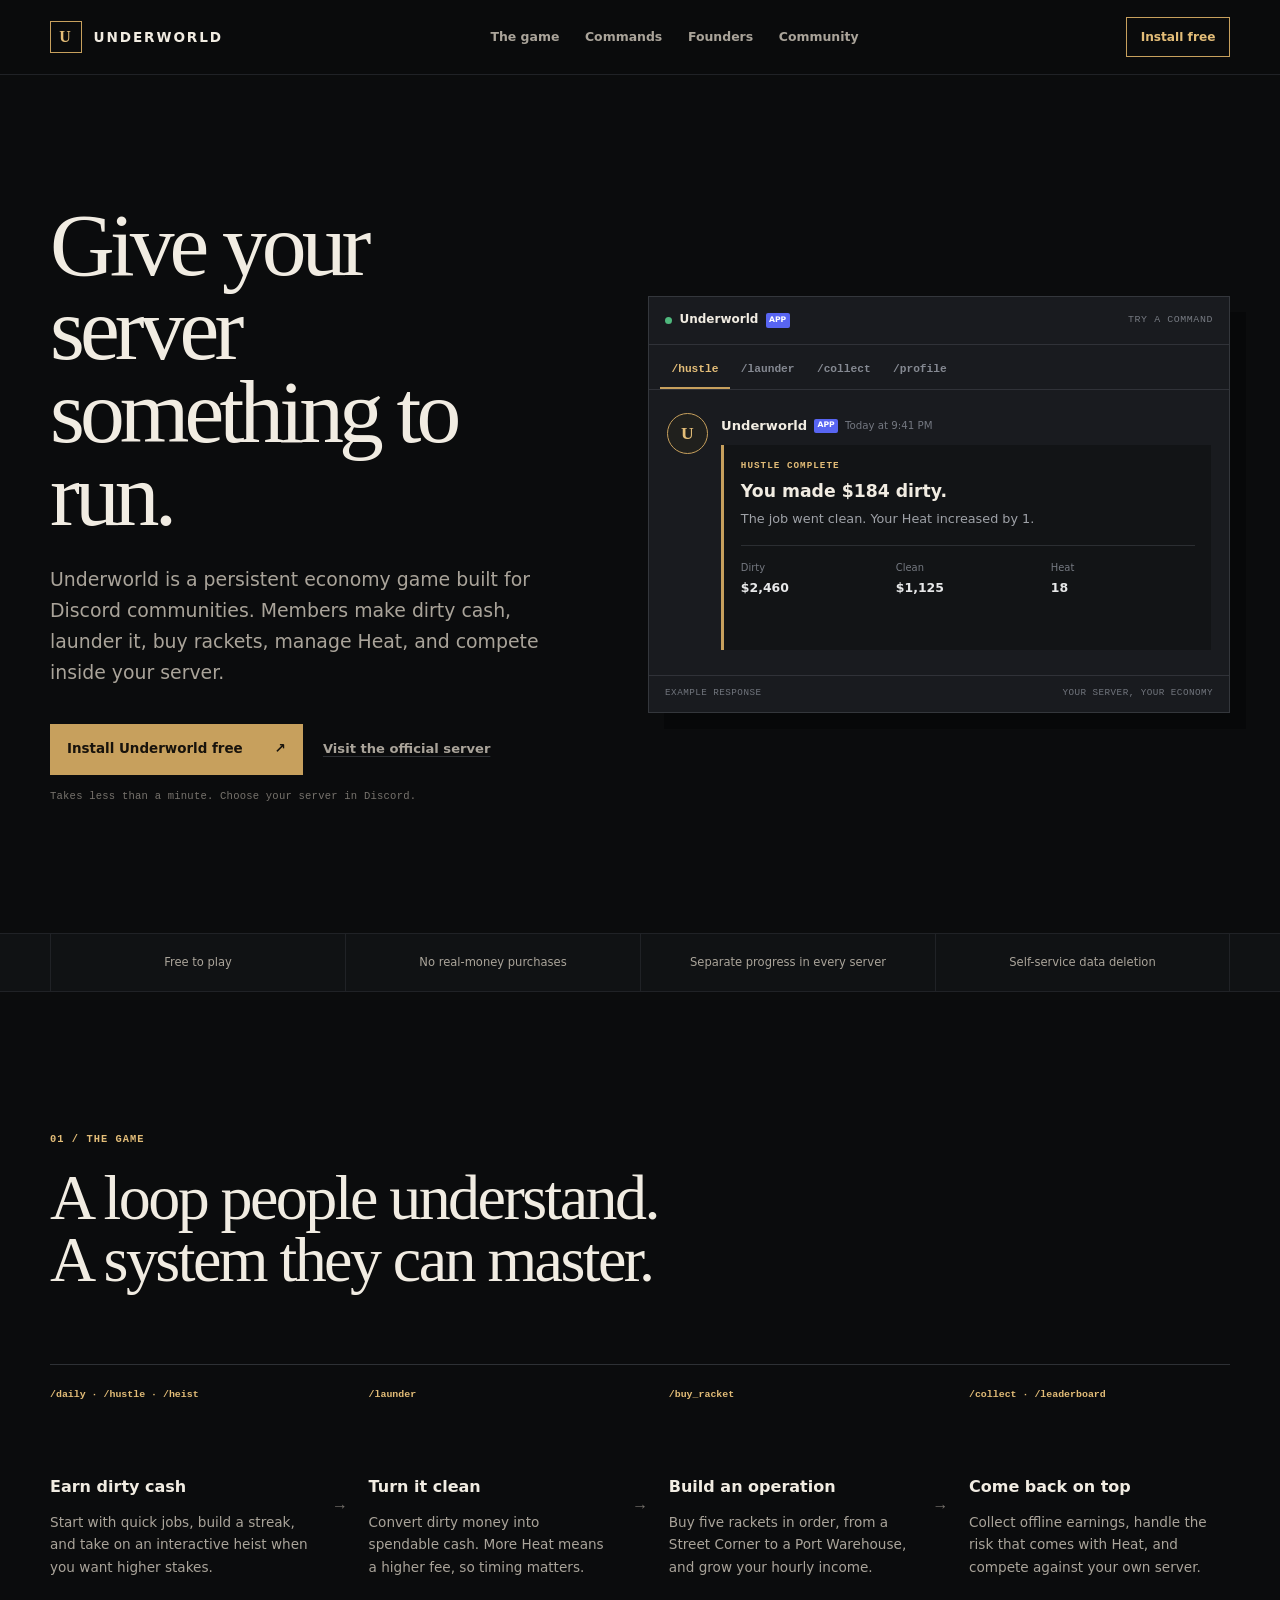
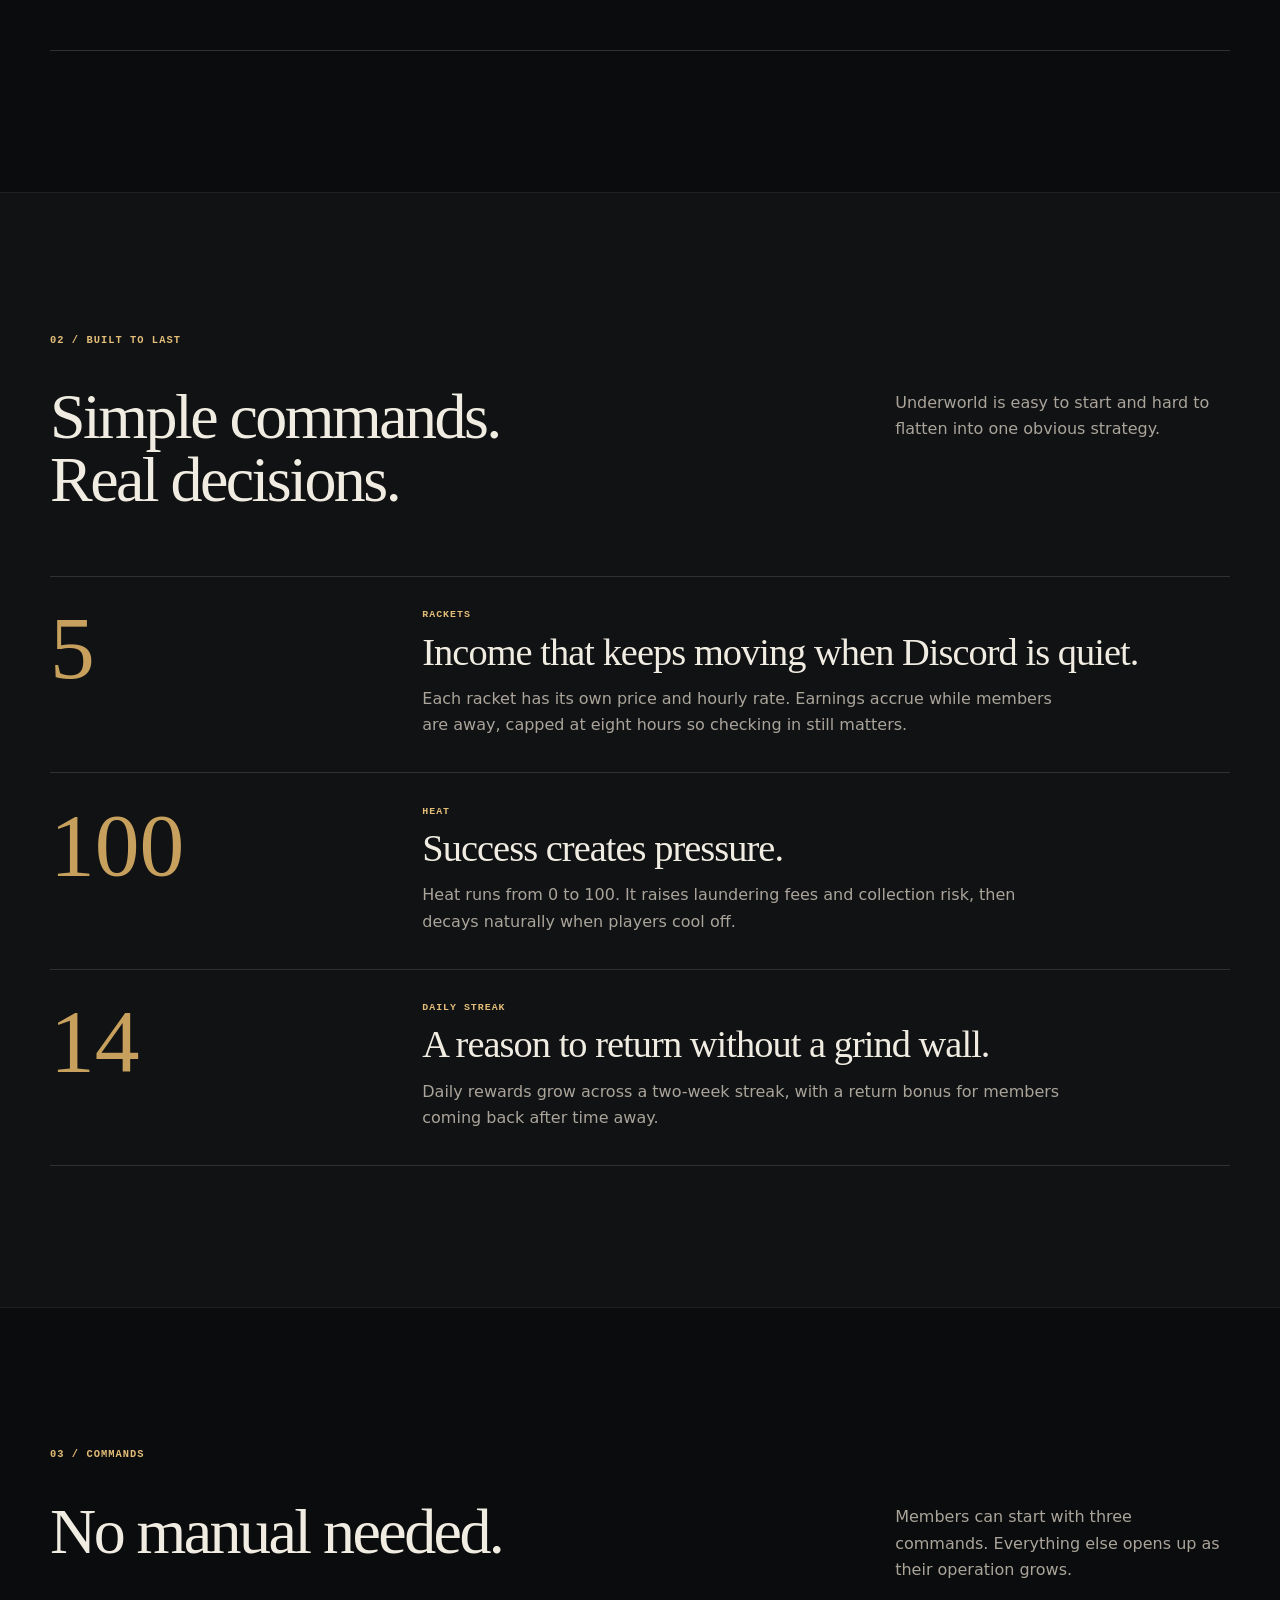
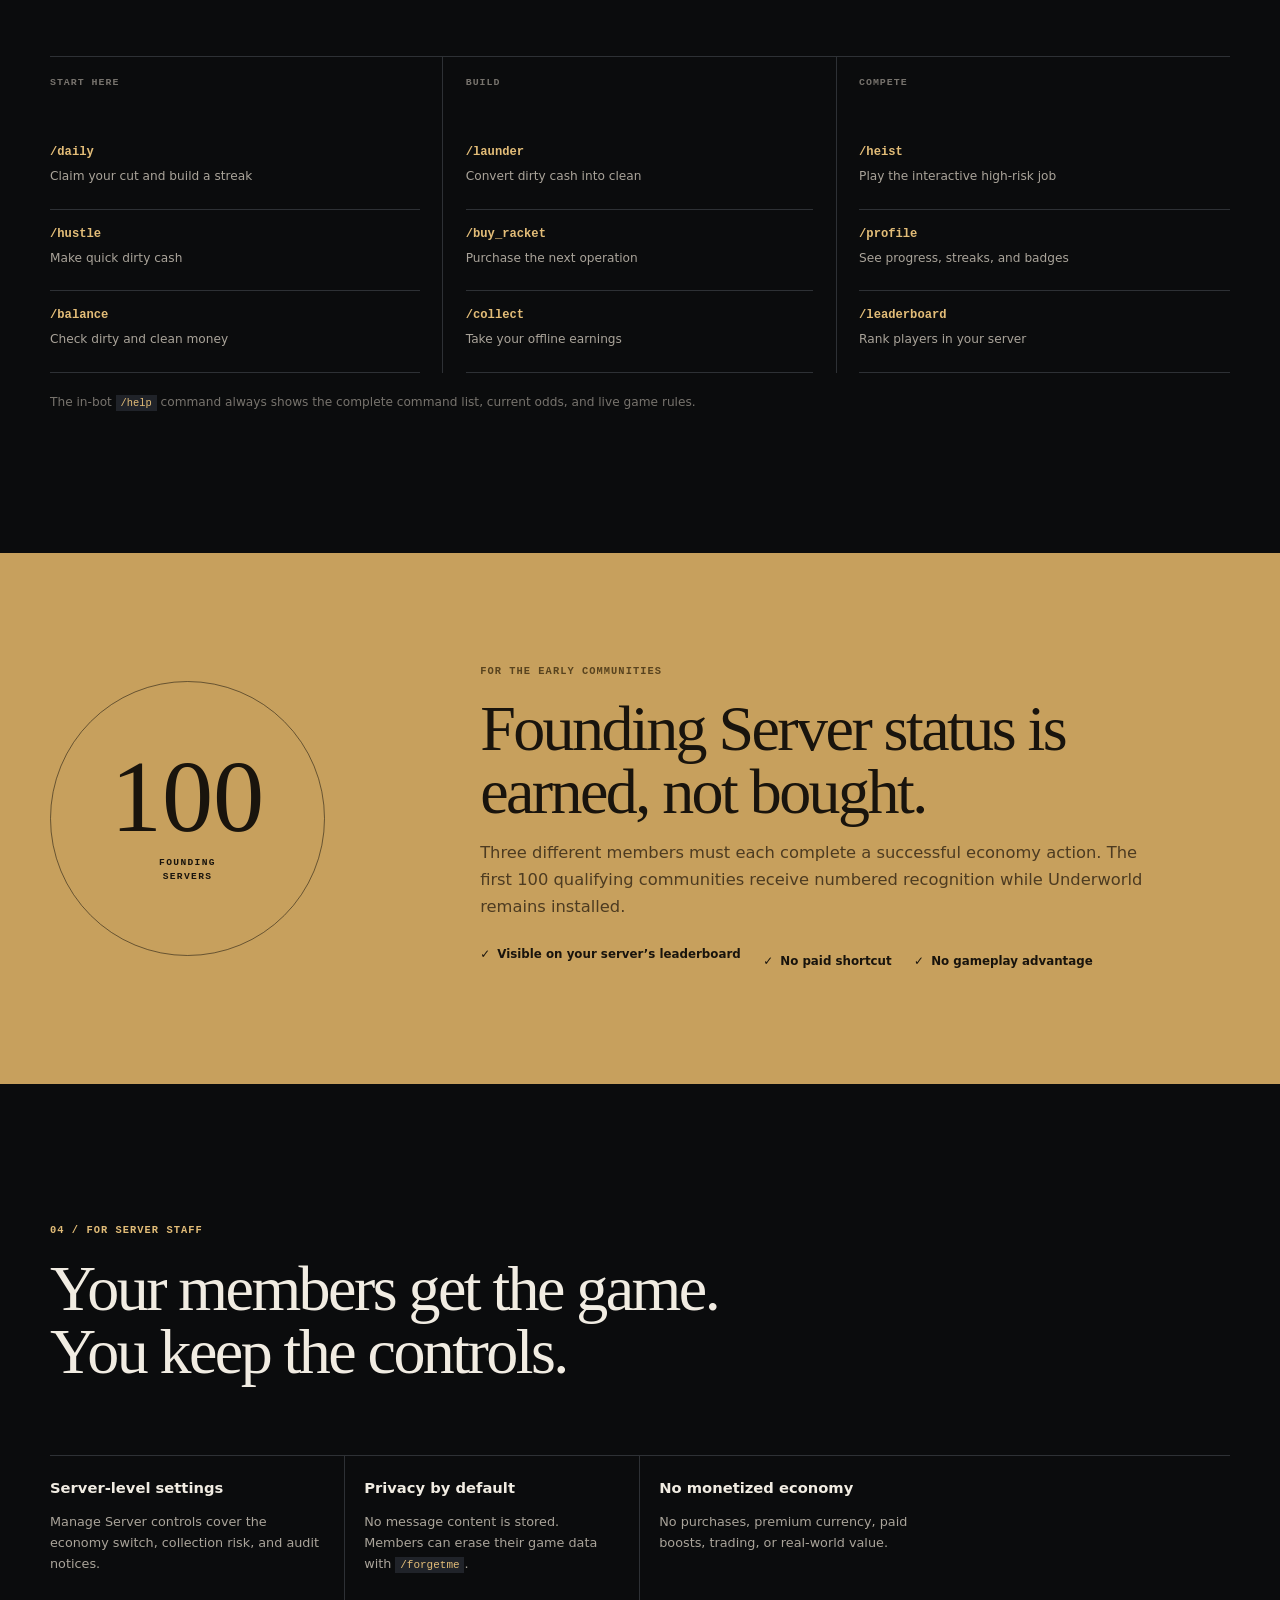
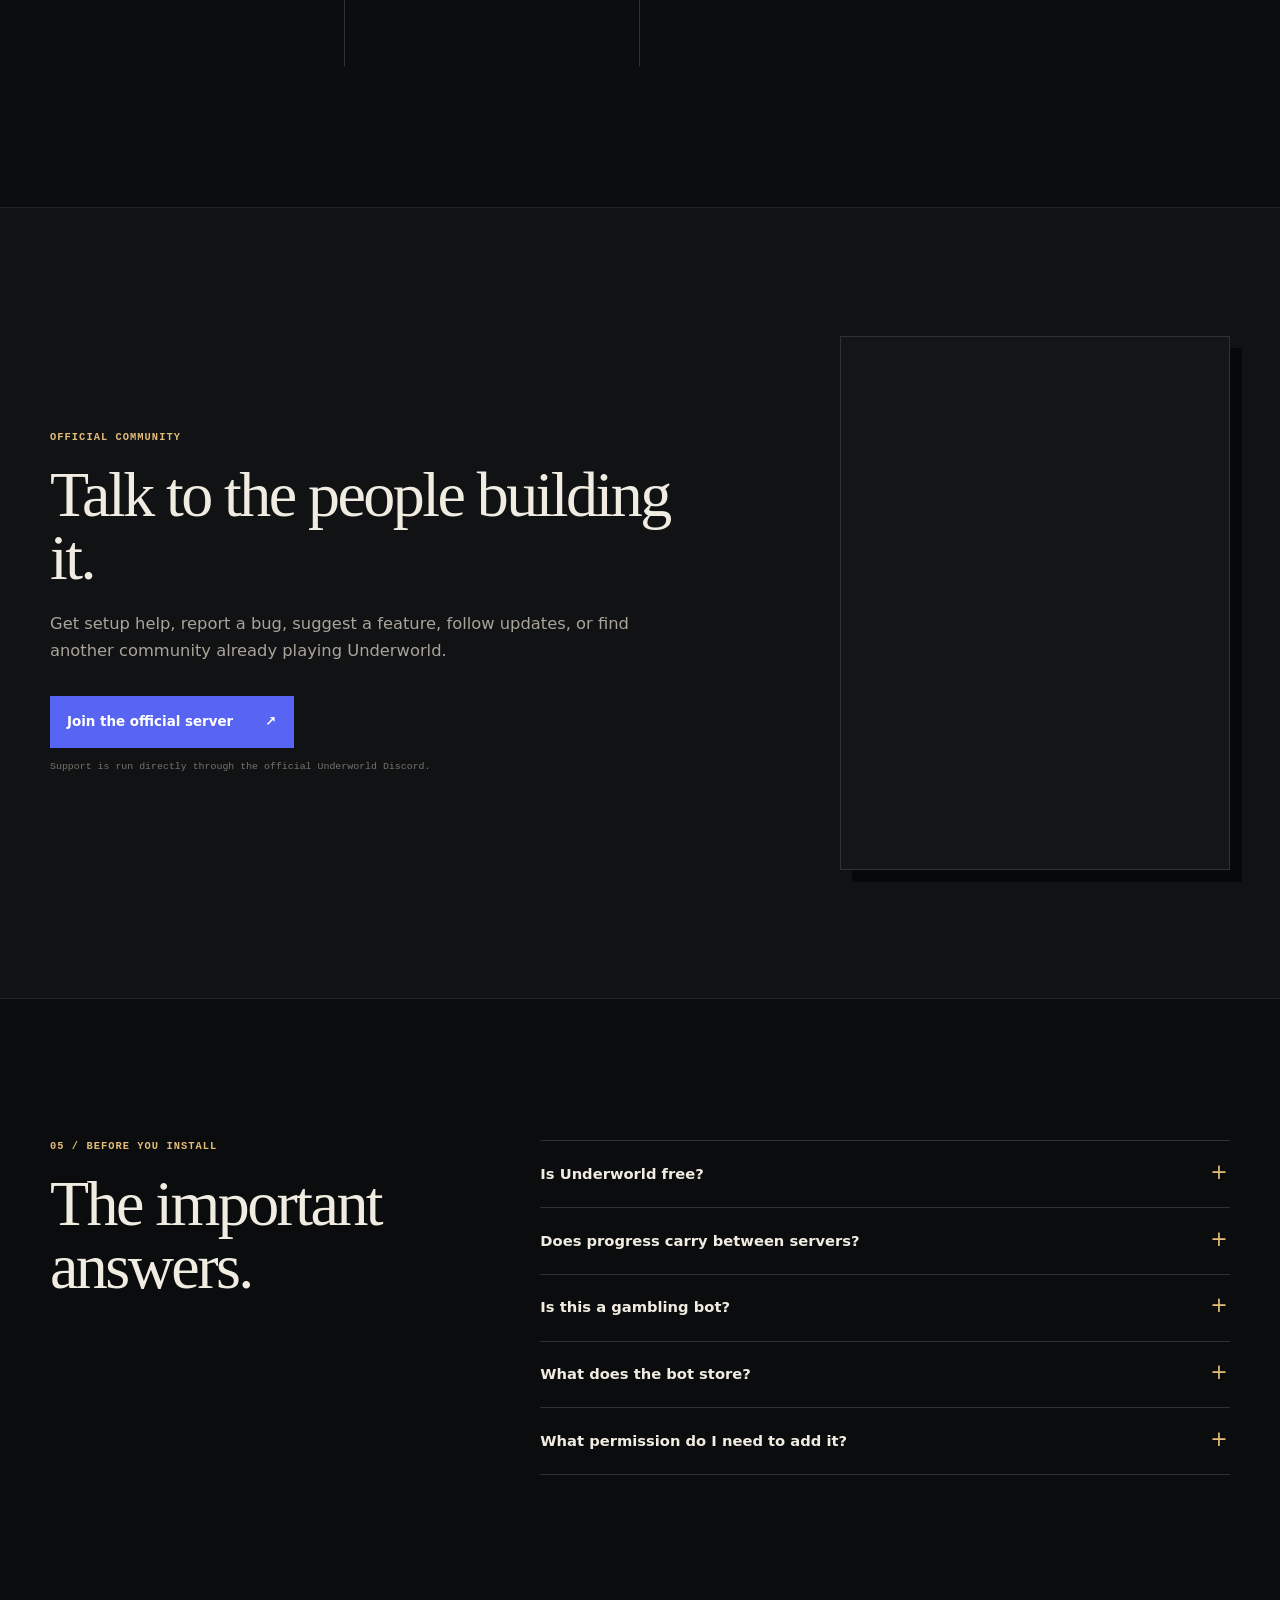
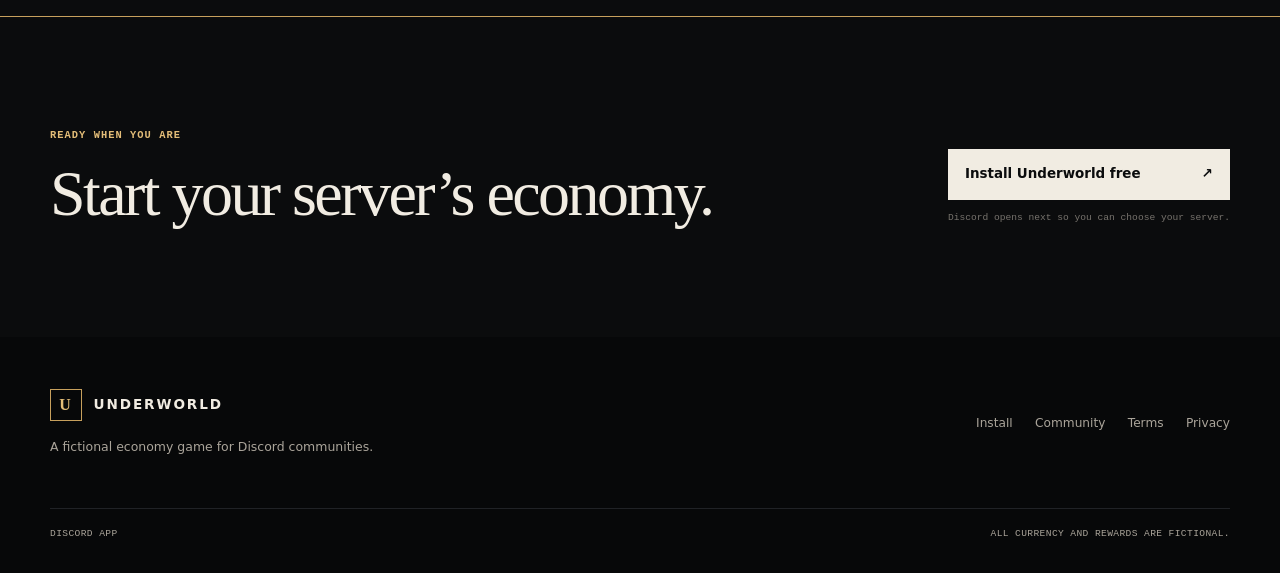
==== commit bfbc9b15: "Update index.html" ====
--- a/index.html
+++ b/index.html
@@ -3,7 +3,7 @@
 <head>
   <meta charset="utf-8">
   <meta name="viewport" content="width=device-width, initial-scale=1">
-  <meta name="description" content="Underworld is a verified Discord economy game with dirty cash, laundering, rackets, Heat, streaks, and server leaderboards.">
+  <meta name="description" content="Underworld is a Discord economy game with dirty cash, laundering, rackets, Heat, streaks, and server leaderboards.">
   <meta name="theme-color" content="#0b0c0d">
   <meta property="og:type" content="website">
   <meta property="og:site_name" content="Underworld">
@@ -55,7 +55,6 @@
   <main id="main">
     <section class="hero shell">
       <div class="hero-copy">
-        <p class="verified-line"><span aria-hidden="true">✓</span> Verified Discord app</p>
         <h1>Give your server<br>something to run.</h1>
         <p class="hero-lede">Underworld is a persistent economy game built for Discord communities. Members make dirty cash, launder it, buy rackets, manage Heat, and compete inside your server.</p>
         <div class="hero-actions">
@@ -215,7 +214,6 @@
         <h2>Your members get the game.<br>You keep the controls.</h2>
       </header>
       <div class="owner-grid">
-        <article><h3>Verified by Discord</h3><p>Underworld has completed Discord’s app verification process.</p></article>
         <article><h3>Server-level settings</h3><p>Manage Server controls cover the economy switch, collection risk, and audit notices.</p></article>
         <article><h3>Privacy by default</h3><p>No message content is stored. Members can erase their game data with <code>/forgetme</code>.</p></article>
         <article><h3>No monetized economy</h3><p>No purchases, premium currency, paid boosts, trading, or real-world value.</p></article>
@@ -264,7 +262,7 @@
       <div><a class="brand" href="/"><span class="brand-mark" aria-hidden="true">U</span><span>Underworld</span></a><p>A fictional economy game for Discord communities.</p></div>
       <div class="footer-links"><a class="plausible-event-name=Add+Bot+Click" href="/invite/" target="_blank" rel="noopener noreferrer">Install</a><a class="plausible-event-name=Join+Discord+Server" href="/discord/" target="_blank" rel="noopener noreferrer">Community</a><a href="terms.html">Terms</a><a href="privacy.html">Privacy</a></div>
     </div>
-    <div class="shell footer-bottom"><span>Verified Discord app</span><span>All currency and rewards are fictional.</span></div>
+    <div class="shell footer-bottom"><span>Discord app</span><span>All currency and rewards are fictional.</span></div>
   </footer>
 
   <div class="mobile-install" aria-label="Install Underworld">
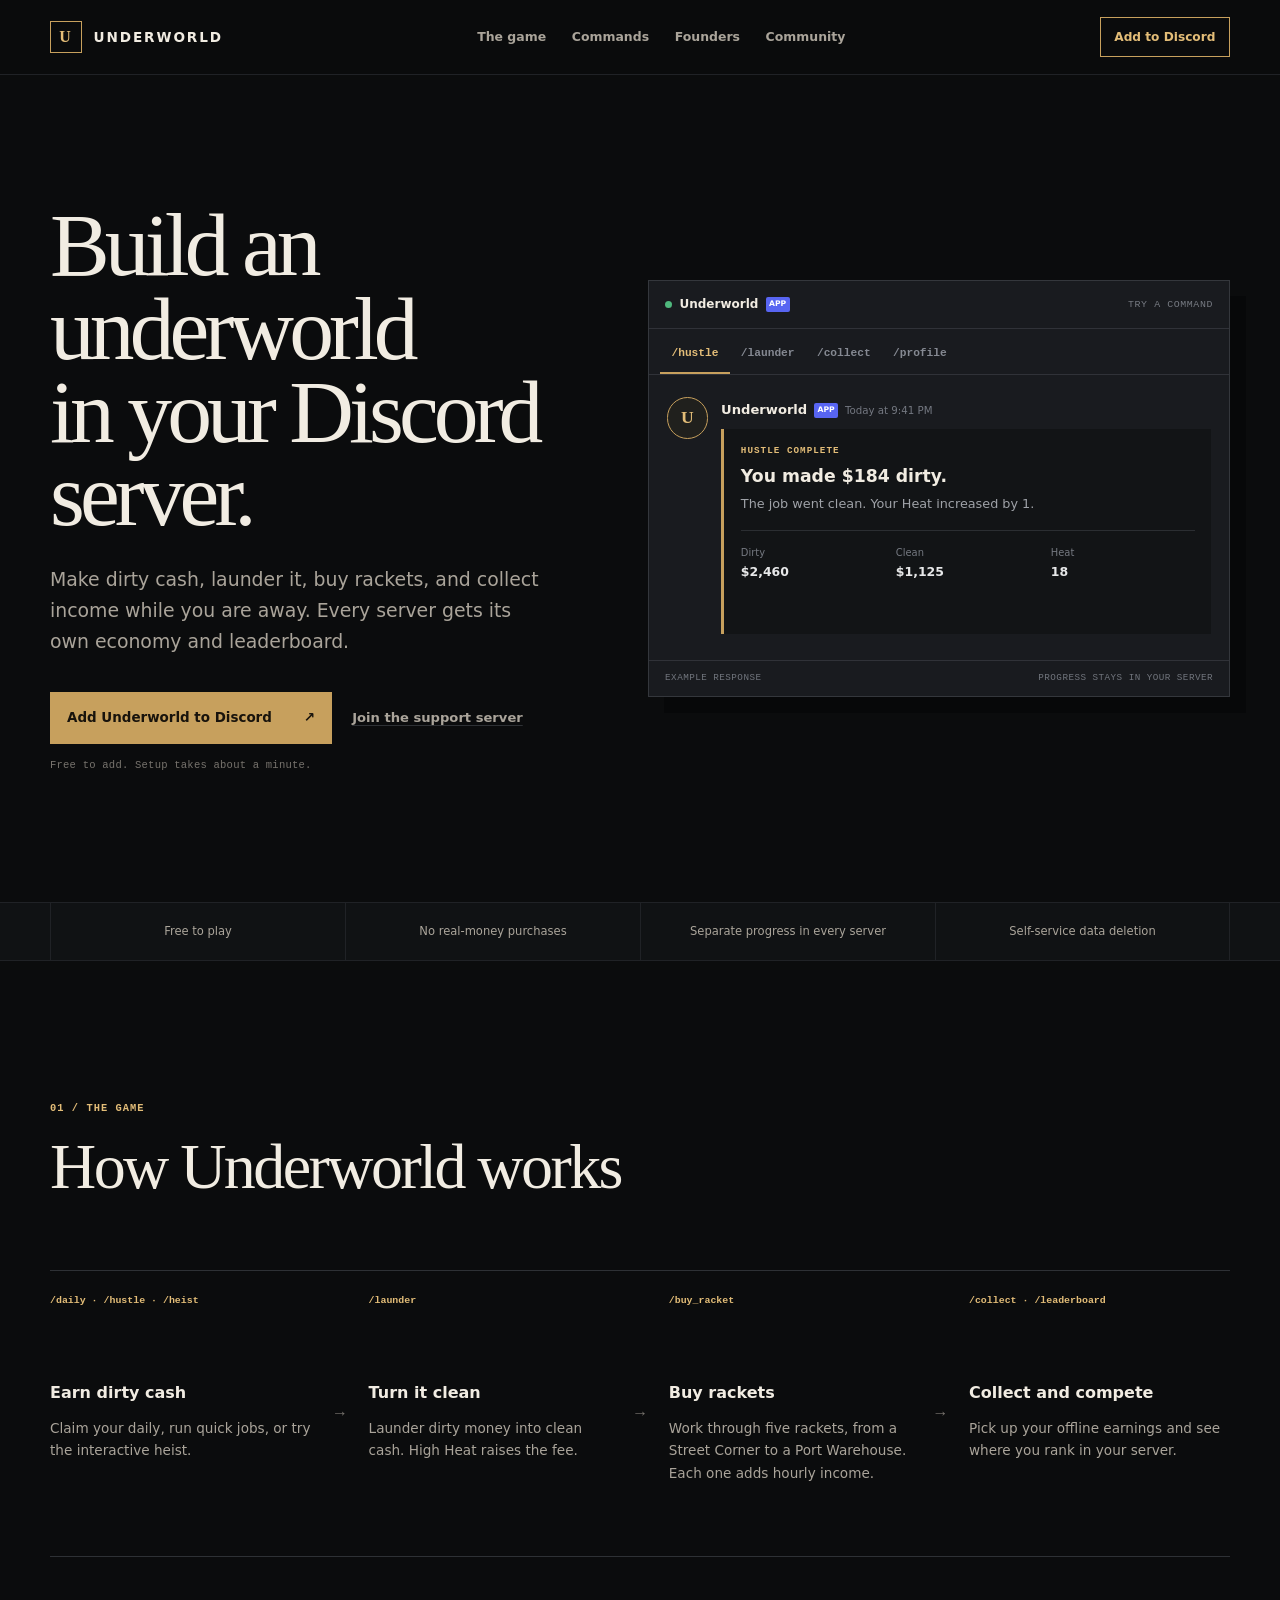
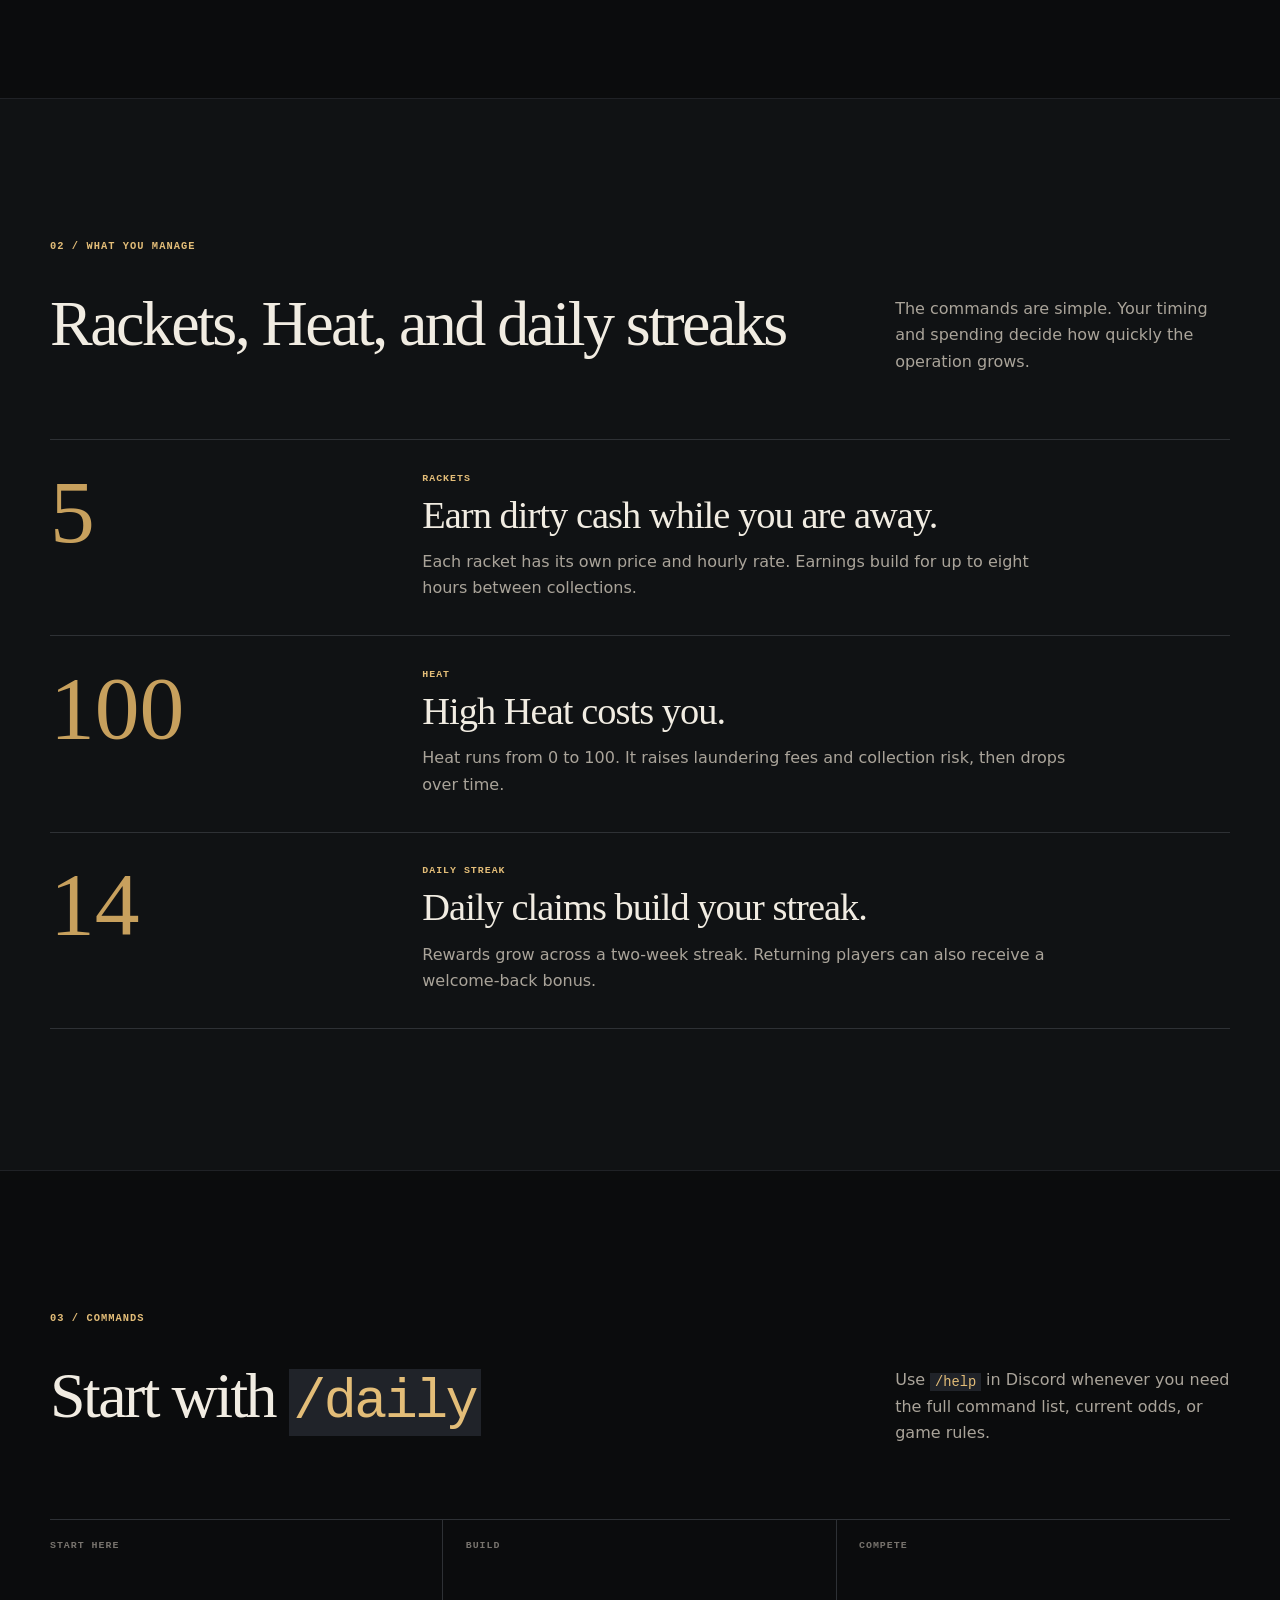
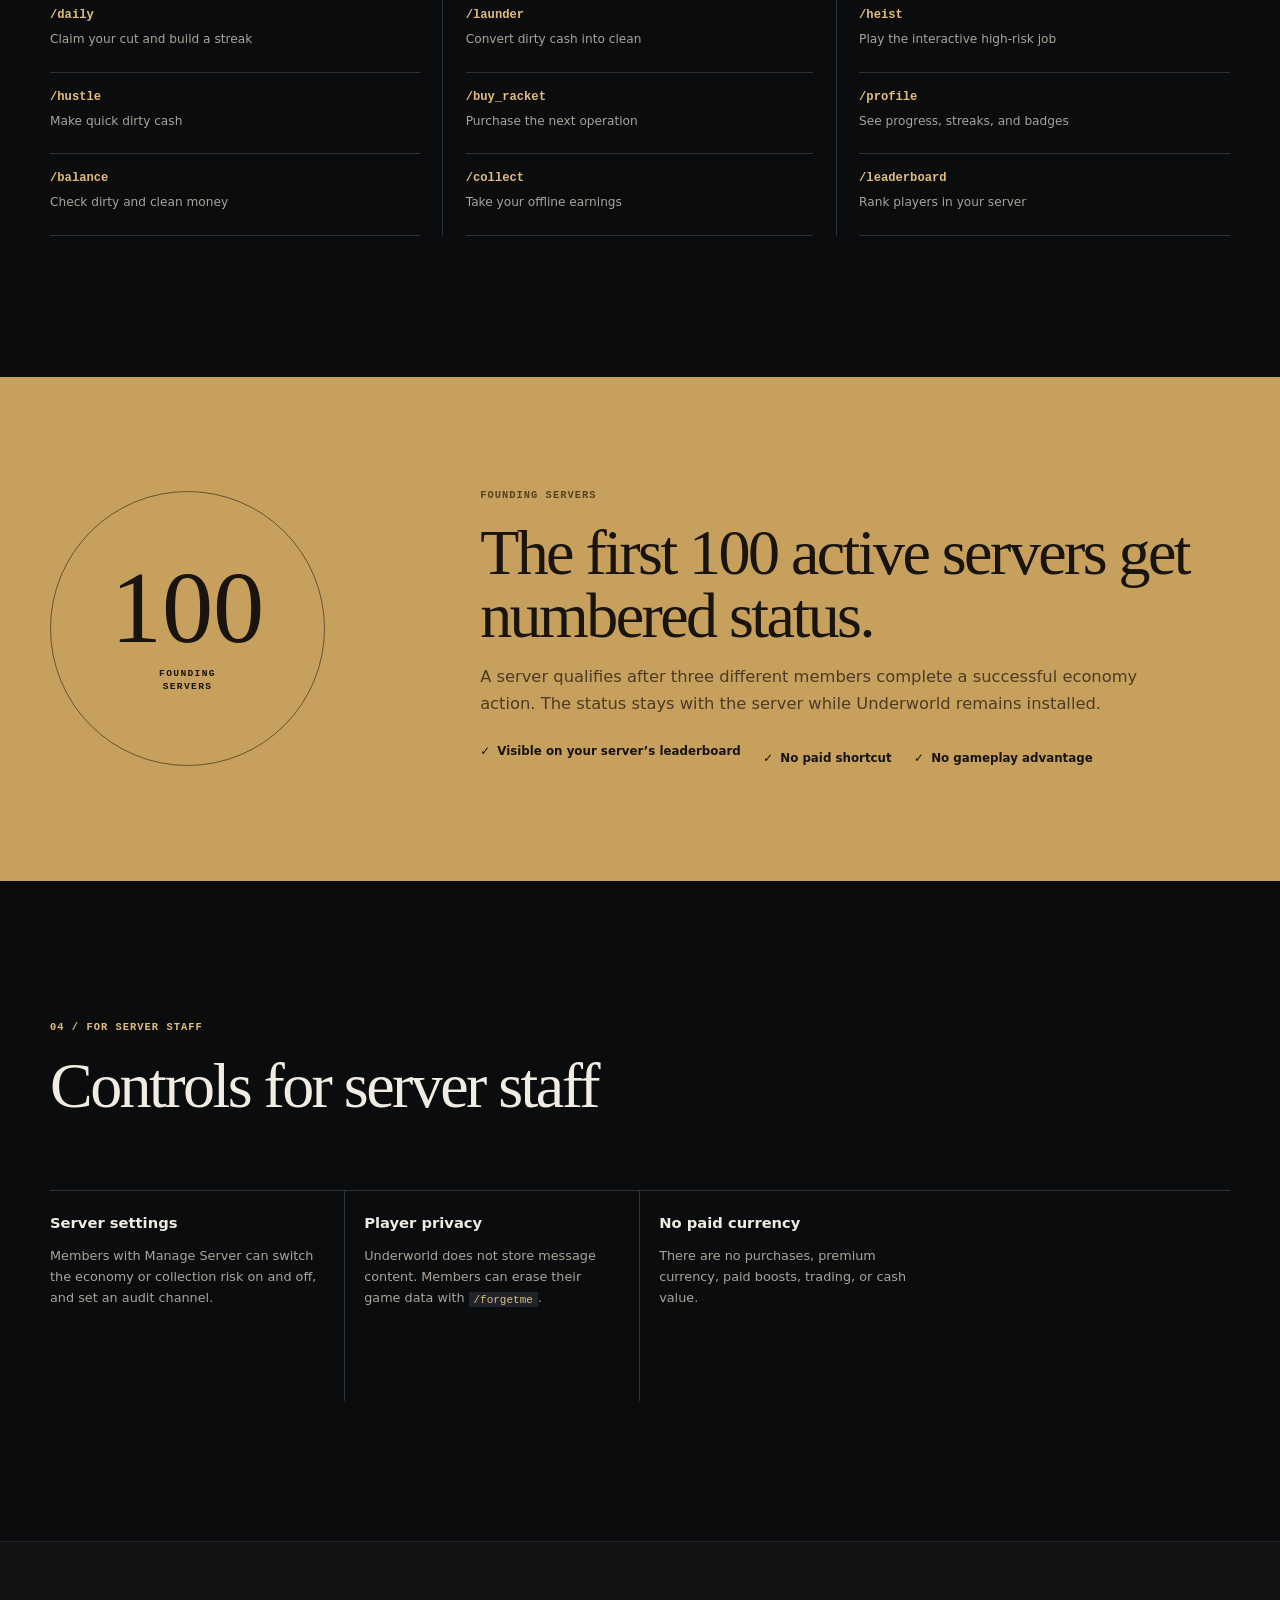
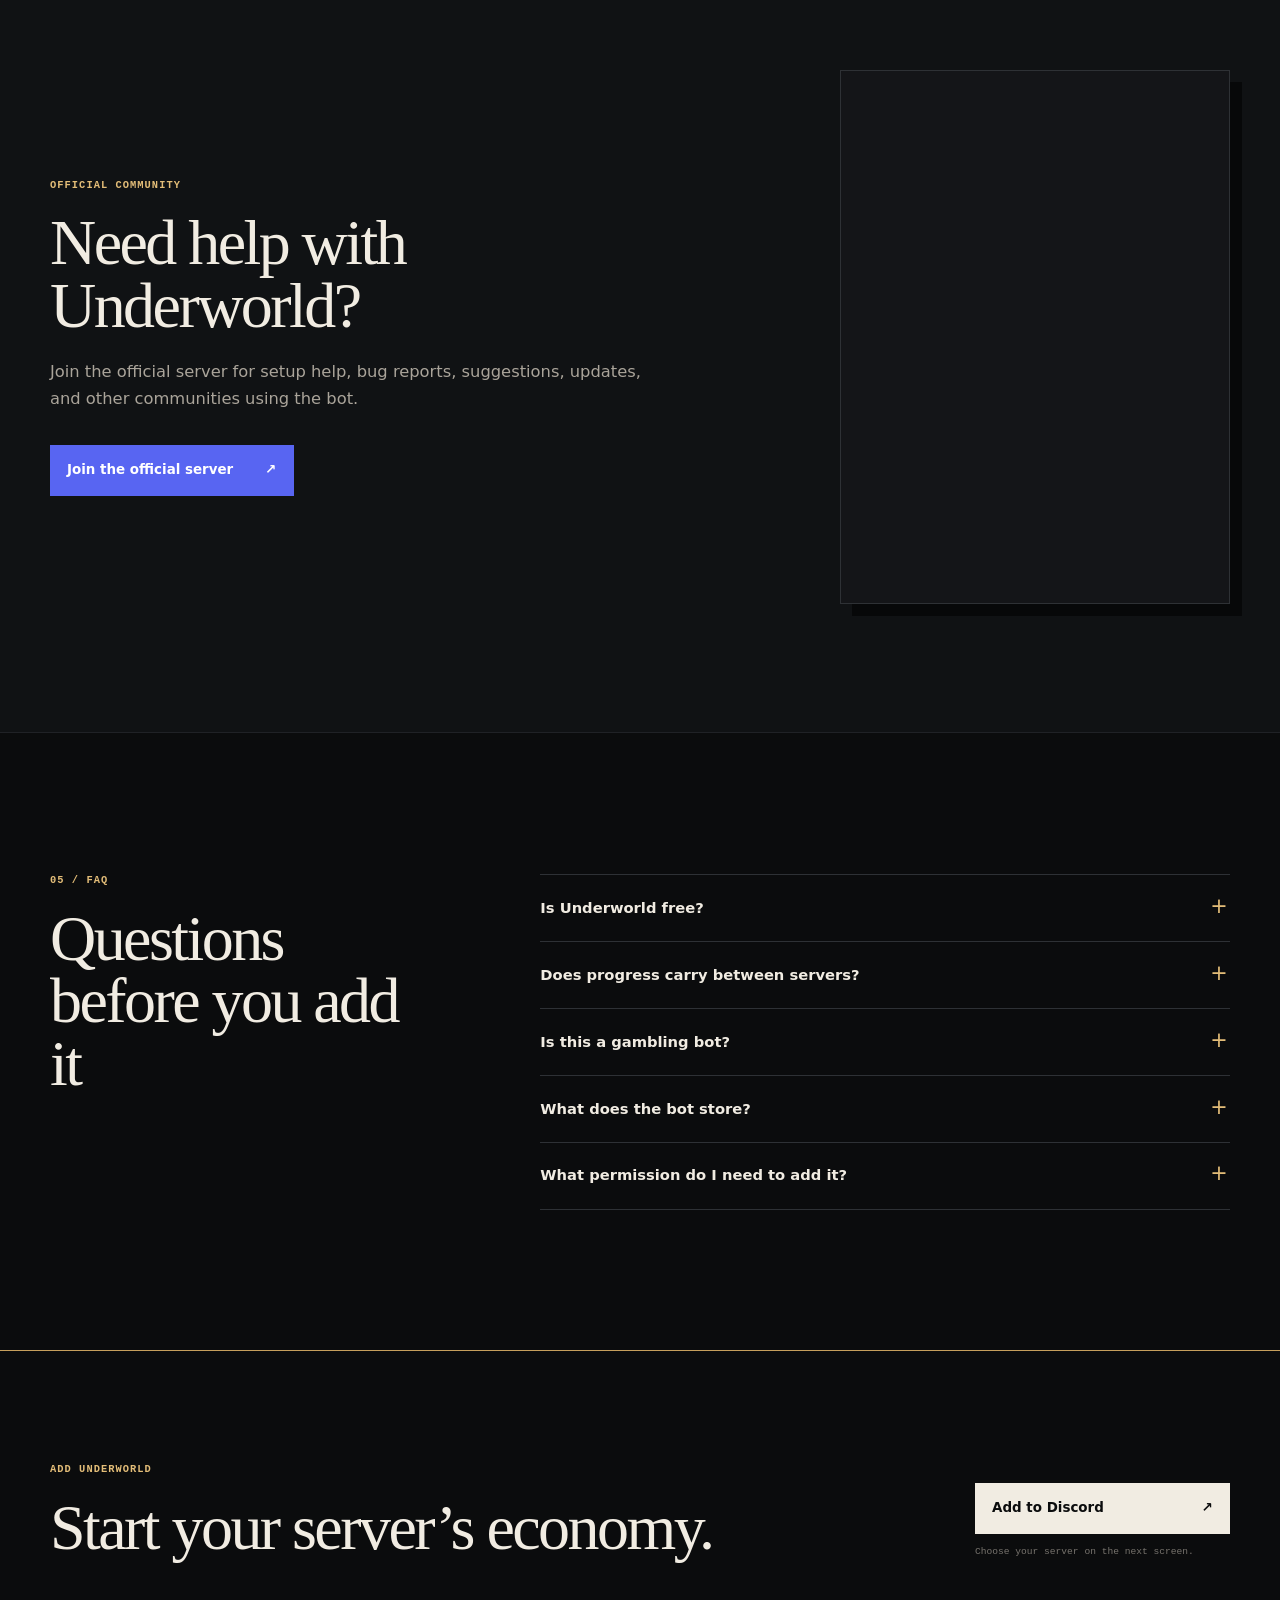
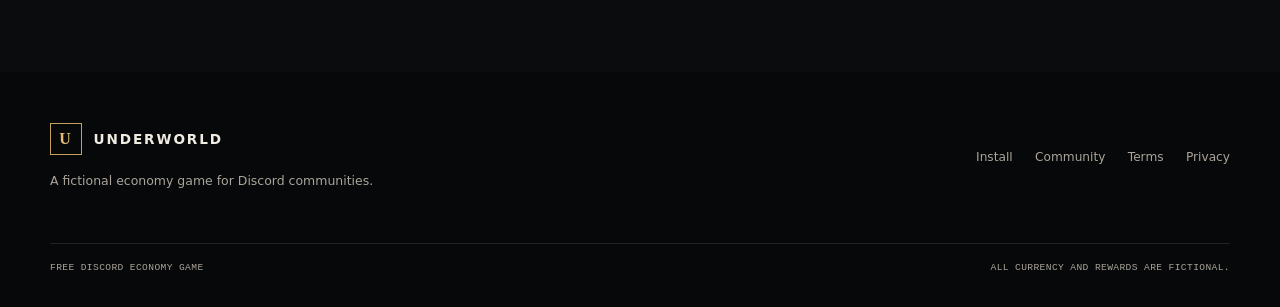
==== commit f4e84191: "web updates" ====
--- a/index.html
+++ b/index.html
@@ -7,14 +7,14 @@
   <meta name="theme-color" content="#0b0c0d">
   <meta property="og:type" content="website">
   <meta property="og:site_name" content="Underworld">
-  <meta property="og:title" content="Underworld | A criminal economy for your Discord server">
-  <meta property="og:description" content="Give your community an economy with something to build, risk, and compete over.">
+  <meta property="og:title" content="Underworld | A Discord economy game">
+  <meta property="og:description" content="Make dirty cash, clean it, buy rackets, and compete with the rest of your server.">
   <meta property="og:url" content="https://joinunderworld.com/">
   <meta property="og:image" content="https://joinunderworld.com/og.png">
-  <meta property="og:image:alt" content="Underworld, a criminal economy for your Discord server">
+  <meta property="og:image:alt" content="Underworld, a Discord economy game">
   <meta name="twitter:card" content="summary_large_image">
-  <meta name="twitter:title" content="Underworld | A criminal economy for your Discord server">
-  <meta name="twitter:description" content="Give your community an economy with something to build, risk, and compete over.">
+  <meta name="twitter:title" content="Underworld | A Discord economy game">
+  <meta name="twitter:description" content="Make dirty cash, clean it, buy rackets, and compete with the rest of your server.">
   <meta name="twitter:image" content="https://joinunderworld.com/og.png">
   <link rel="canonical" href="https://joinunderworld.com/">
   <link rel="icon" href="/favicon.svg" type="image/svg+xml">
@@ -48,20 +48,20 @@
         <a href="#founders">Founders</a>
         <a class="plausible-event-name=Join+Discord+Server" href="/discord/" target="_blank" rel="noopener noreferrer">Community</a>
       </nav>
-      <a class="header-cta plausible-event-name=Add+Bot+Click" href="/invite/" target="_blank" rel="noopener noreferrer">Install free</a>
+      <a class="header-cta plausible-event-name=Add+Bot+Click" href="/invite/" target="_blank" rel="noopener noreferrer">Add to Discord</a>
     </div>
   </header>
 
   <main id="main">
     <section class="hero shell">
       <div class="hero-copy">
-        <h1>Give your server<br>something to run.</h1>
-        <p class="hero-lede">Underworld is a persistent economy game built for Discord communities. Members make dirty cash, launder it, buy rackets, manage Heat, and compete inside your server.</p>
+        <h1>Build an underworld<br>in your Discord server.</h1>
+        <p class="hero-lede">Make dirty cash, launder it, buy rackets, and collect income while you are away. Every server gets its own economy and leaderboard.</p>
         <div class="hero-actions">
-          <a class="button button-primary plausible-event-name=Add+Bot+Click" href="/invite/" target="_blank" rel="noopener noreferrer"><span>Install Underworld free</span><span aria-hidden="true">↗</span></a>
-          <a class="text-link plausible-event-name=Join+Discord+Server" href="/discord/" target="_blank" rel="noopener noreferrer">Visit the official server</a>
-        </div>
-        <p class="install-note">Takes less than a minute. Choose your server in Discord.</p>
+          <a class="button button-primary plausible-event-name=Add+Bot+Click" href="/invite/" target="_blank" rel="noopener noreferrer"><span>Add Underworld to Discord</span><span aria-hidden="true">↗</span></a>
+          <a class="text-link plausible-event-name=Join+Discord+Server" href="/discord/" target="_blank" rel="noopener noreferrer">Join the support server</a>
+        </div>
+        <p class="install-note">Free to add. Setup takes about a minute.</p>
       </div>
 
       <div class="demo" aria-label="Interactive Underworld command demo">
@@ -91,7 +91,7 @@
             </article>
           </div>
         </div>
-        <div class="demo-caption"><span>Example response</span><span>Your server, your economy</span></div>
+        <div class="demo-caption"><span>Example response</span><span>Progress stays in your server</span></div>
       </div>
     </section>
 
@@ -107,32 +107,32 @@
     <section class="game-section shell" id="game">
       <header class="editorial-heading">
         <p class="section-index">01 / The game</p>
-        <h2>A loop people understand.<br>A system they can master.</h2>
+        <h2>How Underworld works</h2>
       </header>
 
       <div class="economy-flow" aria-label="The Underworld economy loop">
         <article>
           <p class="flow-command">/daily · /hustle · /heist</p>
           <h3>Earn dirty cash</h3>
-          <p>Start with quick jobs, build a streak, and take on an interactive heist when you want higher stakes.</p>
+          <p>Claim your daily, run quick jobs, or try the interactive heist.</p>
         </article>
         <span class="flow-arrow" aria-hidden="true">→</span>
         <article>
           <p class="flow-command">/launder</p>
           <h3>Turn it clean</h3>
-          <p>Convert dirty money into spendable cash. More Heat means a higher fee, so timing matters.</p>
+          <p>Launder dirty money into clean cash. High Heat raises the fee.</p>
         </article>
         <span class="flow-arrow" aria-hidden="true">→</span>
         <article>
           <p class="flow-command">/buy_racket</p>
-          <h3>Build an operation</h3>
-          <p>Buy five rackets in order, from a Street Corner to a Port Warehouse, and grow your hourly income.</p>
+          <h3>Buy rackets</h3>
+          <p>Work through five rackets, from a Street Corner to a Port Warehouse. Each one adds hourly income.</p>
         </article>
         <span class="flow-arrow" aria-hidden="true">→</span>
         <article>
           <p class="flow-command">/collect · /leaderboard</p>
-          <h3>Come back on top</h3>
-          <p>Collect offline earnings, handle the risk that comes with Heat, and compete against your own server.</p>
+          <h3>Collect and compete</h3>
+          <p>Pick up your offline earnings and see where you rank in your server.</p>
         </article>
       </div>
     </section>
@@ -140,23 +140,23 @@
     <section class="depth-section">
       <div class="shell">
         <header class="editorial-heading split-heading">
-          <p class="section-index">02 / Built to last</p>
-          <h2>Simple commands.<br>Real decisions.</h2>
-          <p>Underworld is easy to start and hard to flatten into one obvious strategy.</p>
+          <p class="section-index">02 / What you manage</p>
+          <h2>Rackets, Heat, and daily streaks</h2>
+          <p>The commands are simple. Your timing and spending decide how quickly the operation grows.</p>
         </header>
 
         <div class="depth-list">
           <article>
             <div class="depth-number">5</div>
-            <div><p class="depth-kicker">Rackets</p><h3>Income that keeps moving when Discord is quiet.</h3><p>Each racket has its own price and hourly rate. Earnings accrue while members are away, capped at eight hours so checking in still matters.</p></div>
+            <div><p class="depth-kicker">Rackets</p><h3>Earn dirty cash while you are away.</h3><p>Each racket has its own price and hourly rate. Earnings build for up to eight hours between collections.</p></div>
           </article>
           <article>
             <div class="depth-number">100</div>
-            <div><p class="depth-kicker">Heat</p><h3>Success creates pressure.</h3><p>Heat runs from 0 to 100. It raises laundering fees and collection risk, then decays naturally when players cool off.</p></div>
+            <div><p class="depth-kicker">Heat</p><h3>High Heat costs you.</h3><p>Heat runs from 0 to 100. It raises laundering fees and collection risk, then drops over time.</p></div>
           </article>
           <article>
             <div class="depth-number">14</div>
-            <div><p class="depth-kicker">Daily streak</p><h3>A reason to return without a grind wall.</h3><p>Daily rewards grow across a two-week streak, with a return bonus for members coming back after time away.</p></div>
+            <div><p class="depth-kicker">Daily streak</p><h3>Daily claims build your streak.</h3><p>Rewards grow across a two-week streak. Returning players can also receive a welcome-back bonus.</p></div>
           </article>
         </div>
       </div>
@@ -165,8 +165,8 @@
     <section class="commands-section shell" id="commands">
       <header class="editorial-heading split-heading">
         <p class="section-index">03 / Commands</p>
-        <h2>No manual needed.</h2>
-        <p>Members can start with three commands. Everything else opens up as their operation grows.</p>
+        <h2>Start with <code>/daily</code></h2>
+        <p>Use <code>/help</code> in Discord whenever you need the full command list, current odds, or game rules.</p>
       </header>
 
       <div class="command-directory">
@@ -189,16 +189,15 @@
           <div><code>/leaderboard</code><span>Rank players in your server</span></div>
         </div>
       </div>
-      <p class="directory-note">The in-bot <code>/help</code> command always shows the complete command list, current odds, and live game rules.</p>
     </section>
 
     <section class="founder-section" id="founders">
       <div class="shell founder-grid">
         <div class="founder-seal" aria-hidden="true"><span>100</span><small>FOUNDING<br>SERVERS</small></div>
         <div>
-          <p class="section-index">For the early communities</p>
-          <h2>Founding Server status is earned, not bought.</h2>
-          <p>Three different members must each complete a successful economy action. The first 100 qualifying communities receive numbered recognition while Underworld remains installed.</p>
+          <p class="section-index">Founding Servers</p>
+          <h2>The first 100 active servers get numbered status.</h2>
+          <p>A server qualifies after three different members complete a successful economy action. The status stays with the server while Underworld remains installed.</p>
           <ul>
             <li>Visible on your server’s leaderboard</li>
             <li>No paid shortcut</li>
@@ -211,12 +210,12 @@
     <section class="owner-section shell">
       <header class="editorial-heading">
         <p class="section-index">04 / For server staff</p>
-        <h2>Your members get the game.<br>You keep the controls.</h2>
+        <h2>Controls for server staff</h2>
       </header>
       <div class="owner-grid">
-        <article><h3>Server-level settings</h3><p>Manage Server controls cover the economy switch, collection risk, and audit notices.</p></article>
-        <article><h3>Privacy by default</h3><p>No message content is stored. Members can erase their game data with <code>/forgetme</code>.</p></article>
-        <article><h3>No monetized economy</h3><p>No purchases, premium currency, paid boosts, trading, or real-world value.</p></article>
+        <article><h3>Server settings</h3><p>Members with Manage Server can switch the economy or collection risk on and off, and set an audit channel.</p></article>
+        <article><h3>Player privacy</h3><p>Underworld does not store message content. Members can erase their game data with <code>/forgetme</code>.</p></article>
+        <article><h3>No paid currency</h3><p>There are no purchases, premium currency, paid boosts, trading, or cash value.</p></article>
       </div>
     </section>
 
@@ -224,10 +223,9 @@
       <div class="shell community-grid">
         <div class="community-copy">
           <p class="section-index">Official community</p>
-          <h2>Talk to the people building it.</h2>
-          <p>Get setup help, report a bug, suggest a feature, follow updates, or find another community already playing Underworld.</p>
+          <h2>Need help with Underworld?</h2>
+          <p>Join the official server for setup help, bug reports, suggestions, updates, and other communities using the bot.</p>
           <a class="button button-discord plausible-event-name=Join+Discord+Server" href="/discord/" target="_blank" rel="noopener noreferrer"><span>Join the official server</span><span aria-hidden="true">↗</span></a>
-          <p class="community-note">Support is run directly through the official Underworld Discord.</p>
         </div>
         <div class="widget-wrap">
           <iframe src="https://discord.com/widget?id=1539761404016463912&amp;theme=dark" width="350" height="500" allowtransparency="true" frameborder="0" sandbox="allow-popups allow-popups-to-escape-sandbox allow-same-origin allow-scripts" title="Underworld official Discord server"></iframe>
@@ -236,7 +234,7 @@
     </section>
 
     <section class="faq-section shell">
-      <header class="editorial-heading"><p class="section-index">05 / Before you install</p><h2>The important answers.</h2></header>
+      <header class="editorial-heading"><p class="section-index">05 / FAQ</p><h2>Questions before you add it</h2></header>
       <div class="faq-list">
         <details><summary>Is Underworld free?</summary><p>Yes. There are no purchases, subscriptions, premium tiers, paid boosts, or pay-to-win benefits.</p></details>
         <details><summary>Does progress carry between servers?</summary><p>No. Every server has an independent economy, balances, progression, and leaderboard.</p></details>
@@ -248,10 +246,10 @@
 
     <section class="final-cta">
       <div class="shell final-cta-grid">
-        <div><p class="section-index">Ready when you are</p><h2>Start your server’s economy.</h2></div>
+        <div><p class="section-index">Add Underworld</p><h2>Start your server’s economy.</h2></div>
         <div class="final-action">
-          <a class="button button-inverse plausible-event-name=Add+Bot+Click" href="/invite/" target="_blank" rel="noopener noreferrer"><span>Install Underworld free</span><span aria-hidden="true">↗</span></a>
-          <p>Discord opens next so you can choose your server.</p>
+          <a class="button button-inverse plausible-event-name=Add+Bot+Click" href="/invite/" target="_blank" rel="noopener noreferrer"><span>Add to Discord</span><span aria-hidden="true">↗</span></a>
+          <p>Choose your server on the next screen.</p>
         </div>
       </div>
     </section>
@@ -262,12 +260,12 @@
       <div><a class="brand" href="/"><span class="brand-mark" aria-hidden="true">U</span><span>Underworld</span></a><p>A fictional economy game for Discord communities.</p></div>
       <div class="footer-links"><a class="plausible-event-name=Add+Bot+Click" href="/invite/" target="_blank" rel="noopener noreferrer">Install</a><a class="plausible-event-name=Join+Discord+Server" href="/discord/" target="_blank" rel="noopener noreferrer">Community</a><a href="terms.html">Terms</a><a href="privacy.html">Privacy</a></div>
     </div>
-    <div class="shell footer-bottom"><span>Discord app</span><span>All currency and rewards are fictional.</span></div>
+    <div class="shell footer-bottom"><span>Free Discord economy game</span><span>All currency and rewards are fictional.</span></div>
   </footer>
 
   <div class="mobile-install" aria-label="Install Underworld">
-    <div><strong>Underworld</strong><span>Free · Verified</span></div>
-    <a class="plausible-event-name=Add+Bot+Click" href="/invite/" target="_blank" rel="noopener noreferrer">Install</a>
+    <div><strong>Underworld</strong><span>Free · No purchases</span></div>
+    <a class="plausible-event-name=Add+Bot+Click" href="/invite/" target="_blank" rel="noopener noreferrer">Add</a>
   </div>
 </body>
 </html>
--- a/site.css
+++ b/site.css
@@ -46,8 +46,6 @@
 .header-cta:hover { background: var(--brass); color: #16120c; }
 
 .hero { align-items: center; display: grid; gap: clamp(3rem, 8vw, 8rem); grid-template-columns: minmax(0, .92fr) minmax(430px, 1.08fr); min-height: 720px; padding-block: clamp(5rem, 10vw, 8.5rem); }
-.verified-line { align-items: center; color: var(--brass-light); display: flex; font: 700 .68rem/1 var(--mono); gap: .55rem; letter-spacing: .1em; margin: 0 0 1.4rem; text-transform: uppercase; }
-.verified-line span { align-items: center; background: var(--green); border-radius: 50%; color: #08120c; display: inline-flex; font: 900 .55rem/1 var(--sans); height: 1.05rem; justify-content: center; width: 1.05rem; }
 h1, h2 { font-family: var(--serif); font-weight: 500; }
 h1 { font-size: clamp(3.5rem, 7vw, 6.7rem); letter-spacing: -.055em; line-height: .93; margin: 0 0 1.7rem; }
 .hero-lede { color: var(--paper-muted); font-size: clamp(1.05rem, 1.7vw, 1.18rem); margin: 0; max-width: 57ch; }
@@ -134,7 +132,6 @@
 code { background: #202329; color: var(--brass-light); font: .86em/1.4 var(--mono); padding: .12rem .3rem; }
 .command-group code { background: transparent; font-size: .76rem; font-weight: 750; padding: 0; }
 .command-group span { color: var(--paper-muted); font-size: .76rem; }
-.directory-note { color: var(--paper-faint); font-size: .76rem; margin: 1.2rem 0 0; }
 
 .founder-section { background: var(--brass); color: #19140d; padding-block: clamp(4.5rem, 9vw, 7rem); }
 .founder-grid { align-items: center; display: grid; gap: clamp(3rem, 9vw, 9rem); grid-template-columns: .42fr 1fr; }
@@ -157,10 +154,9 @@
 .community-section { background: var(--black-soft); border-block: 1px solid var(--rule-soft); padding-block: clamp(5.5rem, 10vw, 8rem); }
 .community-grid { align-items: center; display: grid; gap: clamp(3rem, 9vw, 9rem); grid-template-columns: 1fr 390px; }
 .community-copy h2 { max-width: 720px; }
-.community-copy > p:not(.section-index, .community-note) { color: var(--paper-muted); font-size: 1.02rem; margin: 1.3rem 0 2rem; max-width: 57ch; }
+.community-copy > p:not(.section-index) { color: var(--paper-muted); font-size: 1.02rem; margin: 1.3rem 0 2rem; max-width: 57ch; }
 .button-discord { background: var(--discord); color: #fff; min-width: 15rem; }
 .button-discord:hover { background: #6874f4; color: #fff; }
-.community-note { color: var(--paper-faint); font: .62rem/1.5 var(--mono); margin: .8rem 0 0; }
 .widget-wrap { background: #141518; border: 1px solid var(--rule); box-shadow: 12px 12px 0 #070809; padding: 1rem; }
 .widget-wrap iframe { display: block; max-width: 100%; width: 100%; }
 
